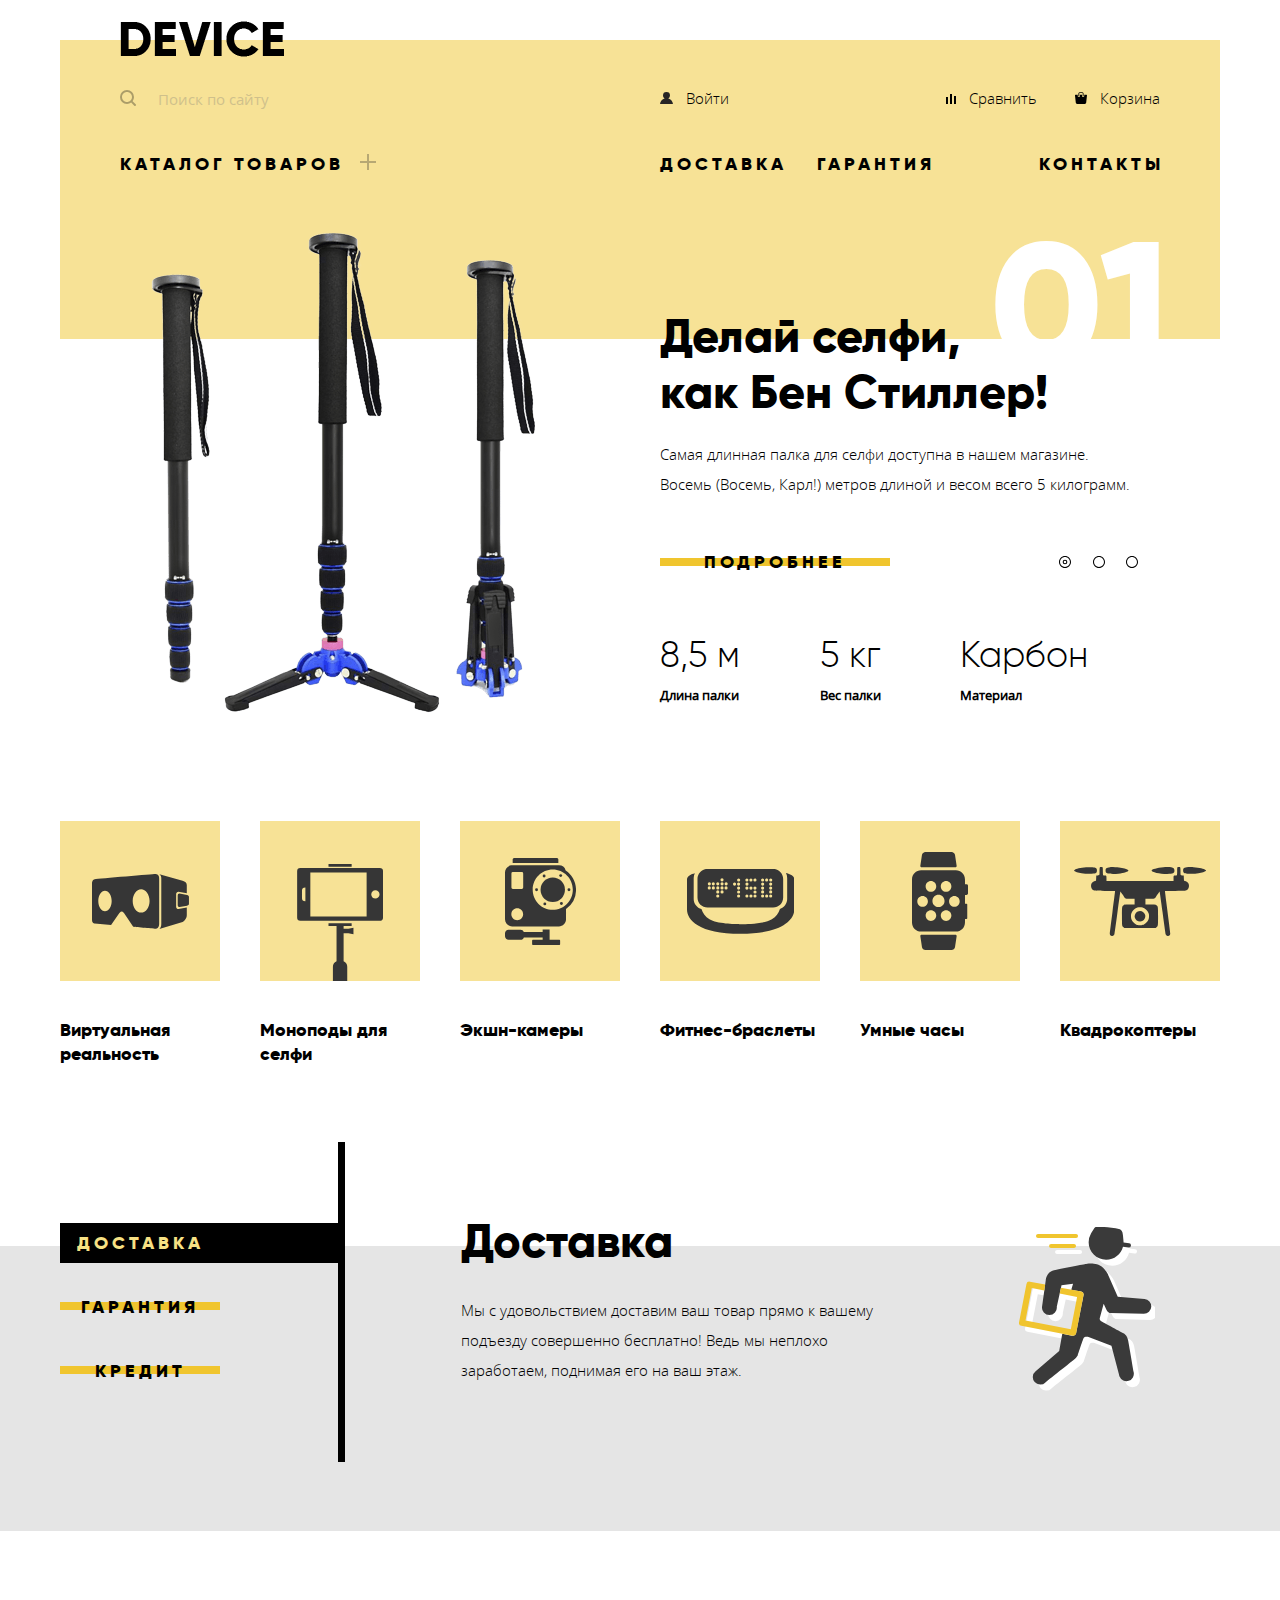
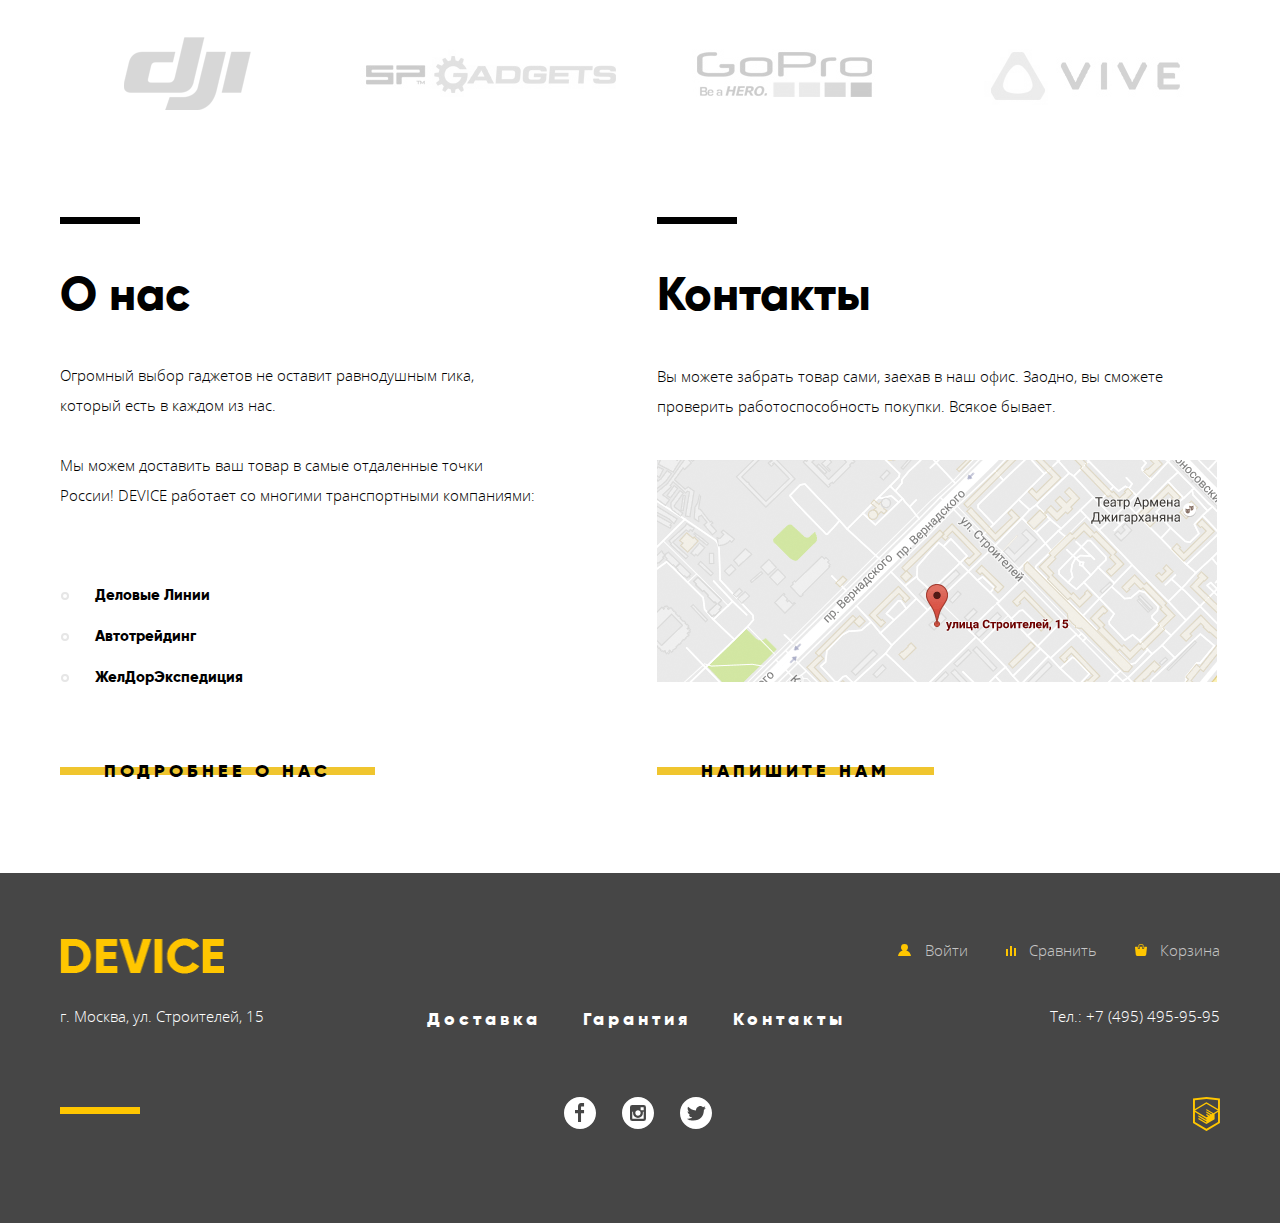
==== index.html @ bf63de21 "Сделал анимацию для форм и new  для product__item" ====
<!DOCTYPE html>
<html lang="ru">

<head>
  <meta charset="utf-8">
  <title>HTML Academy: Девайс</title>
  <link rel="stylesheet" href="css/normalize.css">
  <link rel="stylesheet" href="css/main.css">
</head>

<body>

  <!-- HEADER -->
  <header class="main-header">

    <div class="container">

      <h1 class="visually-hidden">Магазин техники Девайc</h1>

      <!-- LOGO, которому зададим абсолютное позиционирование -->
      <a href="#" class="main-header__logo logo"><img src="img/logo.png" alt="" class="logo__img" width="164" height="36"></a>

      <!-- MAIN NAV -->
      <!-- USER SEARCH -->
      <form class="main-header__user-action-form user-action-form">
        <label for="user-search" class="visually-hidden">Поиск по сайту</label>
        <input type="search" name="user-search" class="user-action-form__user-search" id="user-search" placeholder="Поиск по сайту">
        <button type="submit" class="user-action-form__btn">Найти</button>
      </form>

      <!-- USER ACTION -->
      <nav class="main-header__user-action">

        <ul class="user-action">

          <li class="user-action__item user-action__login"><a href="#" class="user-action__login-link">Войти</a></li>

          <li class="user-action__item user-action__compare"><a href="#" class="user-action__compare-link">Сравнить</a></li>

          <li class="user-action__item user-action__cart"><a href="#" class="user-action__cart-link">Корзина</a></li>

        </ul>
      </nav>

      <!-- SITE NAVIGATON -->
      <nav class="main-header__site-nav">
        <ul class="site-nav">

          <li class="site-nav__item"><a href="catalog.html" class="site-nav__link">Каталог товаров</a>

            <!-- HIDDEN CATALOG IN SITE NAVIGATION -->
            <ul class="site-nav__catalog catalog">

              <li class="catalog__item">

                <ul class="sub-catalog__list sub-catalog">

                  <li class="sub-catalog__item"><a href="catalog.html" class="sub-catalog__link">Виртуальная реальность</a></li>
                  <li class="sub-catalog__item"><a href="catalog.html" class="sub-catalog__link">Моноподы для селфи</a></li>
                  <li class="sub-catalog__item"><a href="catalog.html" class="sub-catalog__link">Экшн-камеры</a></li>

                </ul>

              </li>
              <li class="catalog__item">

                <ul class="catalog__list">

                  <li class="catalog__item"><a href="catalog.html" class="catalog__link">Фитнеc-браслеты</a></li>
                  <li class="catalog__item"><a href="catalog.html" class="catalog__link">Умные часы</a></li>

                </ul>

              </li>
              <li class="catalog__item"><a href="catalog.html" class="catalog__link">Квадрокоптеры</a></li>

            </ul>

          </li>
          <li class="site-nav__item"><a href="#" class="site-nav__link">Доставка</a></li>
          <li class="site-nav__item"><a href="#" class="site-nav__link">Гарантия</a></li>
          <li class="site-nav__item"><a href="#" class="site-nav__link">Контакты</a></li>

        </ul>

      </nav>

    </div>
  </header>

  <main class="main-content">

    <!-- PROMO SECTION -->
    <section class="promo-slider">

      <div class="container">

        <input type="radio" name="promo-slider-control" id="promo-slider-btn-1" class="visually-hidden" checked>
        <input type="radio" name="promo-slider-control" id="promo-slider-btn-2" class="visually-hidden">
        <input type="radio" name="promo-slider-control" id="promo-slider-btn-3" class="visually-hidden">

        <!-- HIDDEN HEADING -->
        <h2 class="visually-hidden">Промо слайдер с топ 3 товарами</h2>

        <!-- PROMO SLIDER ITEM 1 -->
        <div class="promo-slider__item" id="promo-slide-1">

          <!-- IMG SLIDER -->
          <div class="container">
            <img src="img/slider-1.png" width="384" height="486" alt="Селфи-палка" class="promo-slider__img">
          </div>

          <!-- PROMO CONTENT -->
          <div class="promo-slider__content">

            <p class="promo-slider__lead">Делай селфи,<br> как Бен Стиллер!</p>

            <p class="promo-slider__description">Самая длинная палка для селфи доступна в нашем магазине. Восемь (Восемь, Карл!) метров длиной и весом всего 5 килограмм.</p>

            <!-- SLIDE LINK -->
            <a href="#" class="promo-slider__link btn">Подробнее</a>

            <!-- DESCRIPTION WITH ADVANTAGE -->
            <dl class="promo-slider__advantage advantage-description">

              <div class="container">
                <dt class="advantage-description__name">Длина палки</dt>
                <dd class="advantage-description__definition">8,5 м</dd>
              </div>

              <div class="container">
                <dt class="advantage-description__name">Вес палки</dt>
                <dd class="advantage-description__definition">5 кг</dd>
              </div>


              <div class="container advantage-description__item_margin-left">
                <dt class="advantage-description__name">Материал</dt>
                <dd class="advantage-description__definition">Карбон</dd>
              </div>

            </dl>

          </div>

        </div>

        <!-- PROMO SLIDER ITEM 2 -->
        <div class="promo-slider__item" id="promo-slide-2">


          <!-- IMG SLIDER -->
          <div class="container">
            <img src="img/slider-2.png" width="345" height="485" alt="Фитнес-браслет" class="promo-slider__img">
          </div>

          <!-- PROMO CONTENT -->
          <div class="promo-slider__content">

            <p class="promo-slider__lead">Худеем<br> правильно!</p>

            <p class="promo-slider__description">Мотивирующие фитнес-браслеты помогут найти в себе силы не пропускать занятия и соблюдать диету.</p>

            <!-- SLIDE LINK -->
            <a href="" class="promo-slider__link btn">Подробнее</a>

            <!-- DESCRIPTION WITH ADVANTAGE -->
            <dl class="promo-slider__advantage advantage-description">

              <div class="container">
                <dt class="advantage-description__name">Без подзарядки</dt>
                <dd class="advantage-description__definition">48 часов</dd>
              </div>
            </dl>

          </div>

        </div>

        <!-- PROMO SLIDER ITEM 3 -->
        <div class="promo-slider__item" id="promo-slide-3">

          <!-- IMG SLIDER -->
          <div class="container">
            <img src="img/slider-3.png" width="526" height="334" alt="Квадрокоптер" class="promo-slider__img">
          </div>

          <!-- PROMO CONTENT -->
          <div class="promo-slider__content">

            <p class="promo-slider__lead">Порхает как бабочка, жалит как пчела!</p>

            <p class="promo-slider__description">Этот обычный, на первый взгляд, квадрокоптер оснащен мощным лазером, замаскированным под стандартную камеру.</p>

            <!-- SLIDE LINK -->
            <a href="#" class="promo-slider__link btn">Подробнее</a>

            <!-- DESCRIPTION WITH ADVANTAGE -->
            <dl class="promo-slider__advantage advantage-description">

              <div class="container">
                <dt class="advantage-description__name">Дальность полета</dt>
                <dd class="advantage-description__definition">800 м</dd>
              </div>

              <div class="container">
                <dt class="advantage-description__name">Радиус поражения</dt>
                <dd class="advantage-description__definition">50 м</dd>
              </div>

            </dl>

          </div>

        </div>

        <!-- SLIDE CONTROL -->
        <ul class="promo-slider__control slider-control">

          <li class="slider-control__item">
            <label for="promo-slider-btn-1" class="slider-control__btn" id="promo-slider-control-btn-1" tabindex="0"></label>
          </li>
          <li class="slider-control__item">
            <label for="promo-slider-btn-2" class="slider-control__btn" id="promo-slider-control-btn-2" tabindex="0"></label>
          </li>
          <li class="slider-control__item">
            <label for="promo-slider-btn-3" class="slider-control__btn" id="promo-slider-control-btn-3" tabindex="0"></label>
          </li>

        </ul>
      </div>
    </section>

    <!-- PRODUCT NAVIGATION -->
    <nav class="product-nav">

      <div class="container">

        <h2 class="visually-hidden">Навигация по товарам Магазина</h2>
        <!-- Скроем заголовок -->

        <ul class="product-nav__list">
          <li class="product-nav__item">
            <a href="" class="product-nav__link">
              <div class="container">
                <img src="img/popular-1.svg" width="97" height="55" alt="Виртуальная реальность" class="product-nav__img">
              </div>
              <h3 class="product-nav__heading">Виртуальная реальность</h3>
            </a>
          </li>
          <li class="product-nav__item">
            <a href="" class="product-nav__link">
              <div class="container">
                <img src="img/popular-2.svg" width="86" height="117" alt="Моноподы для селфи" class="product-nav__img product-nav__img_marg-top">
              </div>
              <h3 class="product-nav__heading">Моноподы для селфи</h3>
            </a>
          </li>
          <li class="product-nav__item">
            <a href="" class="product-nav__link">
              <div class="container">
                <img src="img/popular-3.svg" width="71" height="87" alt="Экшн-камеры" class="product-nav__img">
              </div>
              <h3 class="product-nav__heading">Экшн-камеры</h3>
            </a>
          </li>
          <li class="product-nav__item">
            <a href="" class="product-nav__link">
              <div class="container">
                <img src="img/popular-4.svg" width="107" height="65" alt="Фитнес-браслеты" class="product-nav__img">
              </div>
              <h3 class="product-nav__heading">Фитнес-браслеты</h3>
            </a>
          </li>
          <li class="product-nav__item">
            <a href="" class="product-nav__link">
              <div class="container">
                <img src="img/popular-5.svg" width="56" height="98" alt="Умные часы" class="product-nav__img">
              </div>
              <h3 class="product-nav__heading">Умные часы</h3>
            </a>
          </li>
          <li class="product-nav__item">
            <a href="" class="product-nav__link">
              <div class="container">
                <img src="img/poppular-6.svg" width="132" height="69" alt="Квадрокоптеры" class="product-nav__img">
              </div>
              <h3 class="product-nav__heading">Квадрокоптеры</h3>
            </a>
          </li>
        </ul>
      </div>
    </nav>

    <!-- PURCHASE DETAILS -->
    <section class="purchase-details">

      <div class="container">

        <h2 class="visually-hidden">Детали покупки</h2>

        <input type="radio" name="purchase-slider-control" id="purchase-details-btn-1" class="visually-hidden purchase-slider-control_checked" checked>
        <input type="radio" name="purchase-slider-control" id="purchase-details-btn-2" class="visually-hidden purchase-slider-control_checked">
        <input type="radio" name="purchase-slider-control" id="purchase-details-btn-3" class="visually-hidden purchase-slider-control_checked">

        <!-- PURCHASE DETAILS ITEM 1 DELIVERY -->
        <div class="purchase-details__delivery" id="delivery">

          <h3 class="purchase-details__heading">Доставка</h3>

          <p class="purchase-details__description">Мы с удовольствием доставим ваш товар прямо к вашему подъезду совершенно бесплатно! Ведь мы неплохо заработаем, поднимая его на ваш этаж.</p>

        </div>

        <!-- PURCHASE DETAILS ITEM 2 WARRANTY -->
        <div class="purchase-details__warranty" id="warranty">

          <h3 class="purchase-details__heading">Гарантия</h3>

          <p class="purchase-details__description">Если из-за возгорания купленного у нас товара у вас сгорит дом — не переживайте, мы выдадим вам новый.<br> Товар, не дом, конечно же.</p>

        </div>

        <!-- PURCHASE DETAILS ITEM 3 CREDIT -->
        <div class="purchase-details__credit" id="credit">

          <h3 class="purchase-details__heading">Кредит</h3>

          <p class="purchase-details__description">Залезть в долговую яму стало проще! Кредитные консультанты подберут для вас наиболее выгодные условия кредита. Выгодные для нашего банка, разумеется.</p>

        </div>

        <!-- SLIDE CONTROL -->
        <ul class="purchase-details__control slider-control">

          <li class="slider-control__item">
            <label for="purchase-details-btn-1" class="slider-control__btn-text btn" id="purchase-details-control-1" tabindex="0">Доставка</label>
          </li>
          <li class="slider-control__item">
            <label for="purchase-details-btn-2" class="slider-control__btn-text btn" id="purchase-details-control-2" tabindex="0">Гарантия</label>
          </li>
          <li class="slider-control__item">
            <label for="purchase-details-btn-3" class="slider-control__btn-text btn" id="purchase-details-control-3" tabindex="0">Кредит</label>
          </li>

        </ul>

      </div>

    </section>

    <!-- BRANDS LOGOTYPES -->
    <section class="brands-logotypes">

      <div class="container">

        <h2 class="visually-hidden">Логотипы топ 4 производителей товаров</h2>

        <ul class="brands-logotypes__list">

          <!-- LOGO DJI -->
          <li class="brands-logotypes__item">
            <a href="#" class="brands-logotypes__link">
                <img src="img/logo-1.png" width="260" height="100" alt="Логотип кампании DJI" class="brands-logotypes__img brands-logotypes__img_color_b-w">
                <img src="img/logo-1-color.png" width="260" height="100" alt="Логотип кампании DJI" class="brands-logotypes__img brands-logotypes__img_color_colorful">
            </a>
          </li>

          <!-- LOGO SPGADGEST -->
          <li class="brands-logotypes__item">
            <a href="#" class="brands-logotypes__link">
                <img src="img/logo-2.png" width="260" height="100" alt="Логотип кампании SPGADGEST" class="brands-logotypes__img brands-logotypes__img_color_b-w">
                <img src="img/logo-2-color.png" width="260" height="100" alt="Логотип кампании DJI" class="brands-logotypes__img brands-logotypes__img_color_colorful">
            </a>
          </li>

          <!-- LOGO GOPRO -->
          <li class="brands-logotypes__item">
            <a href="#" class="brands-logotypes__link">
                <img src="img/logo-3.png" width="260" height="100" alt="Логотип кампании GOPRO" class="brands-logotypes__img brands-logotypes__img_color_b-w">
                <img src="img/logo-3-color.png" width="260" height="100" alt="Логотип кампании DJI" class="brands-logotypes__img brands-logotypes__img_color_colorful">
            </a>
          </li>

          <!-- LOGO VIVE -->
          <li class="brands-logotypes__item">
            <a href="#" class="brands-logotypes__link">
                <img src="img/logo-4.png" width="260" height="100" alt="Логотип кампании VIVE" class="brands-logotypes__img brands-logotypes__img_color_b-w">
                <img src="img/logo-4-color.png" width="260" height="100" alt="Логотип кампании DJI" class="brands-logotypes__img brands-logotypes__img_color_colorful">
            </a>
          </li>

        </ul>
      </div>

    </section>

    <!-- ABOUT US -->

    <div class="container container_flex">

      <section class="info-about-us">

        <h2 class="info-about-us__heading">О нас</h2>

        <p class="info-about-us__description">Огромный выбор гаджетов не оставит равнодушным гика, который есть в каждом из нас.</p>

        <p class="info-about-us__description">Мы можем доставить ваш товар в самые отдаленные точки России! DEVICE работает со многими транспортными компаниями:</p>

        <ul class="info-about-us__list list">

          <li class="list__item">Деловые Линии</li>
          <li class="list__item">Автотрейдинг</li>
          <li class="list__item">ЖелДорЭкспедиция</li>

        </ul>

        <a href="#" class="info-about-us__link btn">Подробнее о нас</a>

      </section>

      <!-- CONTACTS -->
      <section class="contacts">

        <h2 class="contacts__heading">Контакты</h2>

        <p class="contacts__description">Вы можете забрать товар сами, заехав в наш офис. Заодно, вы сможете проверить работоспособность покупки. Всякое бывает.</p>

        <a href="#" class="contacts__maps-link" id="maps-modal-link"><img class="contacts__maps-img" width="560" height="222" src="img/map.png" alt="Карта"></a>

        <a href="#" class="contacts__link btn" id="write-us-modal-show">Напишите нам</a>

        <!-- WRITE US MODAL -->
        <div class="modal-write-us modal bounce" id="write-us-modal">

          <form action="" class="modal-form" method="post">

            <div class="container">
              <label for="modal-user-name">Ваше имя:</label>
              <input type="text" name="user-name" class="modal-form__name" id="modal-user-name" placeholder="Имя Фамилия" required>
            </div>

            <div class="container">
              <label for="modal-user-email">Ваш email:</label>
              <input type="email" class="modal-form__email" name="user-email" id="modal-user-email" placeholder="email@example.com" required>
            </div>

            <div class="container">
              <label for="modal-user-message">Текст письма:</label>
              <textarea name="user-message" class="modal-form__message" id="modal-user-message" cols="30" rows="5" placeholder="В свободной форме" required></textarea>
            </div>

            <button type="submit" class="modal-form__submit btn">Отправить</button>

          </form>

          <!-- CLOSE BUTTON -->
          <button type="button" class="modal__close" id="write-us-close"></button>

        </div>

        <!-- MAP -->
        <div class="yandex-map-modal modal bounce" id="maps-modal">
          <iframe src="https://yandex.ru/map-widget/v1/-/CBew6ZwzPA" width="960" height="559" frameborder="0"></iframe>

          <!-- CLOSE BUTTON -->
          <button class="modal__close" id="maps-modal-close" type="button"></button>
        </div>

      </section>

      <div class="modal-overlay"></div>

    </div>

  </main>

  <!-- FOOTER -->
  <footer class="footer">

    <div class="container">

      <h2 class="visually-hidden">Здесь будет подвал</h2>
      <!-- Скроем заголовок -->

      <!-- LOGO AND USER ACTION -->
      <div class="footer__item">

        <!-- LOGO -->
        <a href="#" class="footer__logo logo"><img src="img/logo-yellow.png" alt="" class="logo__img" width="164" height="36"></a>

        <!-- USER ACTION -->
        <ul class="footer__user-action footer-user-action">

          <li class="footer-user-action__item"><a href="#" class="footer-user-action__login">Войти</a></li>

          <li class="footer-user-action__item"><a href="#" class="footer-user-action__compare">Сравнить</a></li>

          <li class="footer-user-action__item"><a href="#" class="footer-user-action__cart">Корзина</a></li>

        </ul>

      </div>

      <!-- ADRESS AND FOOTER NAV -->
      <div class="footer__item">

        <!-- ADDRESS -->
        <address class="footer__address">г. Москва, ул. Строителей, 15</address>

        <ul class="footer-nav">
          <li class="footer-nav__item"><a href="#" class="footer-nav__link">Доставка</a></li>
          <li class="footer-nav__item"><a href="#" class="footer-nav__link">Гарантия</a></li>
          <li class="footer-nav__item"><a href="#" class="footer-nav__link">Контакты</a></li>
        </ul>

        <!-- TEL NUMBER -->
        <p class="footer__tel-number">Тел.: +7 (495) 495-95-95</p>

      </div>

      <!-- SOCIAL ICONS -->
      <div class="footer__item">

        <div class="footer__icon social-icon">

          <a href="#" class="social-icon__item"><span class="visually-hidden">Facebook</span><svg xmlns="http://www.w3.org/2000/svg" width="32" height="32" viewBox="0 0 32 32"><path fill="#FFF" d="M16 0C7.164 0 0 7.163 0 16s7.164 16 16 16c8.837 0 16-7.164 16-16S24.837 0 16 0zm4.062 9.455h-3.021v3.444h3.021v3.445h-3.021v8.61H14.02v-8.61H11v-3.445h3.021V9.455c0-1.902 1.353-3.445 3.021-3.445h3.021v3.445z"/></svg></a>

          <a href="#" class="social-icon__item"><span class="visually-hidden">Instagram</span><svg xmlns="http://www.w3.org/2000/svg" width="32" height="32" viewBox="0 0 32 32"><g fill="#FFF"><path d="M20.916 16a4.938 4.938 0 1 1-9.877 0c0-.394.051-.773.138-1.14h-.897v6.838h11.396V14.86h-.897c.086.367.137.746.137 1.14z"/><path d="M15.978 18.659c1.466 0 2.659-1.193 2.659-2.659s-1.193-2.659-2.659-2.659c-1.466 0-2.659 1.193-2.659 2.659s1.192 2.659 2.659 2.659zM18.637 10.302h3.039v3.039h-3.039z"/><path d="M16 0C7.164 0 0 7.164 0 16c0 8.837 7.164 16 16 16 8.837 0 16-7.163 16-16 0-8.836-7.163-16-16-16zm7.955 21.698a2.285 2.285 0 0 1-2.279 2.279H10.279A2.285 2.285 0 0 1 8 21.698V10.302a2.286 2.286 0 0 1 2.279-2.279h11.396a2.286 2.286 0 0 1 2.279 2.279v11.396z"/></g></svg></a>

          <a href="#" class="social-icon__item"><span class="visually-hidden">Twitter</span><svg xmlns="http://www.w3.org/2000/svg" width="32" height="32" viewBox="0 0 32 32"><path fill="#FFF" d="M16 0C7.164 0 0 7.164 0 16c0 8.837 7.164 16 16 16 8.837 0 16-7.163 16-16 0-8.836-7.163-16-16-16zm7.944 12.809c-.251 6.516-3.463 10.832-10.992 10.702h-.486c-.447 0-4.543-.443-5.344-1.823 2.479.19 4.247-.406 5.12-1.136-1.048-.289-2.923-.461-3.251-2.848.384.104.618.221 1.299.113-1.307-.824-2.758-1.519-2.679-3.643.311.317 1.164.518 1.46.457-.768-.233-2.149-3.244-.974-4.781 1.984 1.79 4.075 3.482 7.804 3.643.227-2.214 1.24-3.699 3.168-4.325 1.84-.479 3.255.26 3.901 1.138.737-.224 1.453-.466 2.193-.685-.004.833-.569 1.463-.935 1.709.747.165 1.423-.475 1.423-.475-.184.963-1.094 1.725-1.707 1.954z"/></svg></a>

        </div>

        <a href="https://htmlacademy.ru/intensive/htmlcss" class="html-logo"><span class="visually-hidden">HTML LOGO LINK</span><svg xmlns="http://www.w3.org/2000/svg" width="26.943" height="34.09" viewBox="0 0 26.943 34.09"><path fill="#FFC600" d="M13.62.017L13.472 0 0 1.412v24.661l13.473 8.017 13.43-7.99.042-.025V1.412L13.62.017zm11.399 12.11L13.495 5.334l-.001-.104-.087.05-.088-.056v.109L1.925 12.118V3.147l11.548-1.212L25.02 3.147v8.98zm-11.614-5.34L24.923 13.5l-4.479 2.64-7.093-4.221-.014 1.415 5.904 3.513-.86.507-5.03-2.992-.014 1.415 3.827 2.275-.782.523-3.031-1.787-.014 1.413 1.853 1.091-1.8 1.081-11.356-6.751 11.371-6.835zm-11.48 8.34l11.411 6.791.016 1.044-7.942-4.728-.015 1.416 7.979 4.795.018 1.076-7.973-4.74-.013 1.414 8.021 4.822.046.025 8.143-4.872-.011-5.177 3.415-2.036v10.021L13.472 31.85 1.925 24.979v-9.852z"/></svg>
        </a>

      </div>

    </div>

  </footer>

  <script src="js/main.js"></script>

</body>

</html>
---- css/main.css ----
/*------------------------------------*\
  #Подключаем шрифты
\*------------------------------------*/

@font-face {
  font-family: "Gilroy";
  src: url("../fonts/gilroyextrabold.woff") format("woff"), url("../fonts/gilroyextrabold.woff2") format("woff2");
  font-weight: 700;
  font-style: normal;
}

@font-face {
  font-family: "Gilroy";
  src: url("../fonts/gilroylight.woff") format("woff"), url("../fonts/gilroylight.woff2") format("woff2");
  font-weight: 300;
  font-style: normal;
}

@font-face {
  font-family: "Open Sans";
  src: url("../fonts/opensans.woff") format("woff"), url("../fonts/opensans.woff2") format("woff2");
  font-weight: 400;
  font-style: normal;
}

@font-face {
  font-family: "Open Sans";
  src: url("../fonts/opensanslight.woff") format("woff"), url("../fonts/opensanslight.woff2") format("woff2");
  font-weight: 300;
  font-style: normal;
}





/*------------------------------------*\
  #Базовая стилизация
\*------------------------------------*/

body {
  margin: 0;
  padding: 0;
  font-family: "Gilroy", Arial, sans-serif;
  font-weight: 700;
  font-size: 15px;
  line-height: 24px;
  color: rgb(0, 0, 0);
}

a {
  text-decoration: none;
}

.visually-hidden:not(:focus):not(:active),
input[type="checkbox"].visually-hidden,
input[type="radio"].visually-hidden {
  position: absolute;

  width: 1px;
  height: 1px;
  margin: -1px;
  border: 0;
  padding: 0;

  white-space: nowrap;

  -webkit-clip-path: inset(100%);

  clip-path: inset(100%);
  clip: rect(0 0 0 0);
  overflow: hidden;
}

.btn {
  display: inline-block;

  position: relative;
  padding: 14px 44px 14px 44px;

  /* временно добавил*/
  font-size: 18px;
  line-height: 24px;
  letter-spacing: 4px;
  text-transform: uppercase;
}

.btn::before {
  display: block;

  position: absolute;
  top: 22px;
  left: 0;
  content: "";
  height: 8px;
  width: 100%;
  z-index: -1;
  -webkit-transition: 0.3s;
  -o-transition: 0.3s;
  transition: 0.3s;

  background-color: rgb(240, 197, 46);
}

.btn:hover::before {
  top: 0;
  height: 100%;
  -webkit-transition: 0.3s;
  -o-transition: 0.3s;
  transition: 0.3s;
}

.btn,
.contacts__link,
.nfo-about-us a,
.promo-slider__content a {
  color: rgb(0, 0, 0);
}

.btn:active,
.contacts__link:active,
.info-about-us a:active,
.promo-slider__content a:active {
  color: rgba(0, 0, 0, 0.3);
}

*,
* before,
* after {
  -webkit-box-sizing: inherit;
  box-sizing: inherit;
}

html {
  -webkit-box-sizing: border-box;
  box-sizing: border-box;
}

.content-box-component {
  -webkit-box-sizing: content-box;
  box-sizing: content-box;
}

.container {
  position: relative;
  width: 1160px;
  margin: auto;
}

.container_flex {
  display: -webkit-box;
  display: -ms-flexbox;
  display: flex;
  -webkit-box-orient: horizontal;
  -webkit-box-direction: normal;
  -ms-flex-direction: row;
  flex-direction: row;
}





/*------------------------------------*\
  #HEADER
\*------------------------------------*/

.main-header {
  position: relative;
  margin-top: 40px;
}

.catalog-page .main-header {
  margin-bottom: 38px;
}

/* ----- CONTAINER-FOR-MAIN-HEADER ----- */

.main-header .container {
  display: -webkit-box;
  display: -ms-flexbox;
  display: flex;
  -webkit-box-orient: horizontal;
  -webkit-box-direction: normal;
  -ms-flex-direction: row;
  flex-direction: row;
  -ms-flex-wrap: wrap;
  flex-wrap: wrap;

  padding: 43px 60px;
  padding-bottom: 155px;
  min-height: 299px;
  background-color: rgb(247, 226, 150);
}

.catalog-page .main-header__container {
  min-height: 185px;
  padding-bottom: 40px;
}

/* ----- LOGO ----- */

.main-header__logo {
  position: absolute;
  top: -19px;
  left: 60px;
}

.logo:hover,
.logo:focus {
  opacity: 0.6;
}

.logo:active {
  opacity: 0.3;
}

/* ----- DELETE PAD/MAR FOR LIST IN MAIN-HEADER ----- */

.user-action,
.site-nav,
.catalog,
.catalog__list,
.sub-catalog {
  padding: 0;
  margin: 0;
  list-style: none;
}

/* ----- USER-ACTION-FORM ----- */

.user-action-form {
  margin-top: -8px;
}

.main-header__user-action-form {
  width: 50%;
  margin-right: 20px;
}

.user-action-form__btn {
  visibility: hidden;

  padding: 14px 19px;
  margin-left: -5px;

  background-color: transparent;
  border: 2px solid rgba(0, 0, 0, 0);
}

.user-action-form__user-search {
  padding-left: 38px;
  padding-bottom: 14px;
  width: 355px;

  opacity: 0.3;
  background-color: transparent;
  border: none;

  background-image: url("../img/search.svg");
  background-repeat: no-repeat;
  background-position: left 0;
  border-bottom: 2px solid rgba(0, 0, 0, 0);
}

.user-action-form__user-search:hover {
  opacity: 0.6;
}

.user-action-form__user-search:focus {
  opacity: 1;
  outline: inherit;
  border-bottom: 2px solid rgba(0, 0, 0, 1);
}

.user-action-form__user-search:focus + .user-action-form__btn {
  visibility: visible;
  border: 2px solid rgba(0, 0, 0, 1);
}

.user-action-form__btn:hover,
.user-action-form__btn:focus {
  color: rgb(233, 233, 233);
  background-color: rgb(0, 0, 0);
}

.user-action-form__btn:active {
  color: rgb(106, 106, 106);
  background-color: rgb(0, 0, 0);
  outline: inherit;
  visibility: visible;
}

/* ----- USER-ACTION & SITE-NAV ----- */

.user-action a,
.site-nav a {
  color: rgb(0, 0, 0);
}

.user-action,
.user-action-form,
.catalog {
  font-family: "Open Sans", Arial, sans-serif;
  font-weight: 300;
}

.user-action,
.user-action-form {
  line-height: 30px;
}

.main-header__user-action {
  -webkit-box-flex: 1;
  -ms-flex-positive: 1;
  flex-grow: 1;
}

.user-action {
  display: -webkit-box;
  display: -ms-flexbox;
  display: flex;
  -webkit-box-orient: horizontal;
  -webkit-box-direction: normal;
  -ms-flex-direction: row;
  flex-direction: row;
  -ms-flex-wrap: wrap;
  flex-wrap: wrap;
}

.user-action__item:first-child {
  -webkit-box-flex: 1;
  -ms-flex-positive: 1;
  flex-grow: 1;
  margin-left: 0;
}

.user-action__item {
  margin-left: 38px;
}

.user-action__logout {
  margin-left: 0;
  -webkit-box-flex: 1;
  -ms-flex-positive: 1;
  flex-grow: 1;
}

/* ----- PSEUDO ELEMENTS FOR USER ACTION ----- */

.user-action__login-link::before,
.user-action__account-link::before {
  display: inline-block;
  content: "";
  width: 13px;
  height: 12px;
  margin-right: 13px;

  background-image: url(../img/user.svg);
  background-position: 0;
  background-repeat: no-repeat;
}

.user-action__compare-link::before {
  display: inline-block;
  content: "";
  width: 10px;
  height: 10px;
  margin-right: 13px;

  background-image: url(../img/compare.svg);
  background-position: 0;
  background-repeat: no-repeat;
}

.user-action__cart-link::before {
  display: inline-block;
  content: "";
  width: 12px;
  height: 12px;
  margin-right: 13px;

  background-image: url(../img/cart.svg);
  background-position: 0;
  background-repeat: no-repeat;
}

/* ----- SITE NAV ----- */

.main-header__site-nav {
  margin-top: 20px;
  width: 100%;
}

.site-nav {
  display: -webkit-box;
  display: -ms-flexbox;
  display: flex;
  -webkit-box-orient: horizontal;
  -webkit-box-direction: normal;
  -ms-flex-direction: row;
  flex-direction: row;
  letter-spacing: 4px;
}

.site-nav__item:first-child {
  width: 50%;
  margin-right: 20px;
}

.site-nav__item:first-child .site-nav__link::after {
  display: inline-block;
  content: "";
  width: 16px;
  height: 16px;
  margin-left: 16px;

  background-image: url("../img/plus.svg");
  background-repeat: no-repeat;
  background-position: 0;
  opacity: 0.3;
}

.site-nav__item {
  margin-right: 30px;

  font-size: 18px;
  text-transform: uppercase;
}

.site-nav__item:last-child {
  -webkit-box-flex: 1;
  -ms-flex-positive: 1;
  flex-grow: 1;
  text-align: right;
  margin-right: -4px;
}

.site-nav a:hover,
.site-nav a:focus,
.user-action a:hover,
.user-action a:focus {
  opacity: 0.6;
}

.site-nav a:active,
.user-action a:active {
  opacity: 0.3;
}

/* ----- CATALOG ----- */

.site-nav__link:first-child:hover + .catalog,
.catalog:hover {
  display: -webkit-box;
  display: -ms-flexbox;
  display: flex;

  width: 100%;
  padding-left: 60px;
  padding-bottom: 36px;

  z-index: 2;
  background-color: #f7e296;
}

.catalog {
  display: -webkit-box;
  display: -ms-flexbox;
  display: none;
  /* временно */
  -webkit-box-orient: horizontal;
  -webkit-box-direction: normal;
  -ms-flex-direction: row;
  flex-direction: row;

  position: absolute;
  left: 0;

  line-height: 36px;
  font-size: 15px;
  text-transform: none;
  letter-spacing: normal;
}

.site-nav__catalog {
  margin-top: -1px;
  padding-top: 20px;
}

.catalog > .catalog__item {
  margin-right: 62px;
}

.catalog > .catalog__item:last-child {
  padding-left: 15px;
}





/*------------------------------------*\
  #PROMO-SLIDER
\*------------------------------------*/

.promo-slider {
  position: relative;
  margin-bottom: 10px;

  min-height: 472px;
}

.promo-slider > .container {
  min-height: 465px;
}

#promo-slide-1 .promo-slider__img {
  margin-left: 91px;
  margin-top: -32px;
}

#promo-slide-2 .promo-slider__img {
  margin-left: 116px;
  margin-top: -20px;
}

#promo-slide-3 .promo-slider__img {
  margin-left: 31px;
  margin-top: 31px;
}

.promo-slider__item {
  display: none;

  position: relative;
  top: -78px;
  left: 0;
}

/* ----- PROMO-SLIDER-IMG ----- */

.promo-slider__item .container {
  width: 50%;
  margin: 0;
  margin-right: 20px;
}

/* ----- PROMO-SLIDER-CONTENT ----- */

.promo-slider__content {
  position: relative;
  width: 48%;
  padding-right: 60px;
}

.promo-slider__lead {
  margin-top: 47px;
  margin-bottom: 0;
  position: relative;
  z-index: 1;
  font-size: 47px;
  line-height: 56px;
}

.promo-slider__description {
  margin-top: 19px;
  margin-bottom: 37px;
  padding-right: 20px;

  font-family: "Open Sans", Arial, sans-serif;
  font-weight: 300;
  line-height: 30px;
}

.promo-slider__advantage {
  display: -webkit-box;
  display: -ms-flexbox;
  display: flex;
  -webkit-box-orient: horizontal;
  -webkit-box-direction: normal;
  -ms-flex-direction: row;
  flex-direction: row;

  margin: 0;
  margin-top: 43px;
}

.promo-slider__advantage .container {
  display: -webkit-box;
  display: -ms-flexbox;
  display: flex;
  -webkit-box-orient: vertical;
  -webkit-box-direction: reverse;
  -ms-flex-direction: column-reverse;
  flex-direction: column-reverse;
  -ms-flex-preferred-size: 160px;
  flex-basis: 160px;

  margin: 0;
}

.promo-slider__advantage .advantage-description__item_margin-left {
  margin-left: -20px;
}

.advantage-description__definition {
  margin-left: 0;
}

.advantage-description__definition {
  font-family: "Gilroy", Arial, sans-serif;
  font-weight: 300;
  font-size: 36px;
  line-height: 48px;
}

.advantage-description__name {
  margin-top: 6px;
  font-family: "Open Sans", Arial, sans-serif;
  font-size: 13px;
  line-height: 20px;
}

/* ----- PROMO-SLIDER-CONTROL ----- */

.promo-slider__control {
  display: -webkit-box;
  display: -ms-flexbox;
  display: flex;
  -webkit-box-pack: justify;
  -ms-flex-pack: justify;
  justify-content: space-between;

  position: absolute;
  top: 202px;
  right: 82px;
  width: 79px;
}

.slider-control {
  list-style: none;
  padding: 0;
}

#promo-slide-1 .promo-slider__content::after {
  content: "01";
  position: absolute;
  top: 33px;
  right: 46px;
  font-size: 179.2px;
  color: rgb(255, 255, 255);
}

#promo-slide-2 .promo-slider__content::after {
  content: "02";
  position: absolute;
  top: 33px;
  right: 46px;
  font-size: 179.2px;
  color: rgb(255, 255, 255);
}

#promo-slide-3 .promo-slider__content::after {
  content: "03";
  position: absolute;
  top: 33px;
  right: 46px;
  font-size: 179.2px;
  color: rgb(255, 255, 255);
}

#promo-slider-btn-1:checked ~ #promo-slide-1,
#promo-slider-btn-2:checked ~ #promo-slide-2,
#promo-slider-btn-3:checked ~ #promo-slide-3 {
  display: -webkit-box;
  display: -ms-flexbox;
  display: flex;
}

.slider-control__btn {
  display: block;
  width: 12px;
  height: 12px;
  background-image: url("../img/slider-button-empty.svg");
  background-repeat: no-repeat;
  background-position: center;
  background-size: cover;
}

#promo-slider-btn-1:checked ~ .slider-control #promo-slider-control-btn-1,
#promo-slider-btn-2:checked ~ .slider-control #promo-slider-control-btn-2,
#promo-slider-btn-3:checked ~ .slider-control #promo-slider-control-btn-3 {
  background-image: url("../img/slider-button.svg");
}





/*------------------------------------*\
  #PRODUCT-NAVIGATION
\*------------------------------------*/

.product-nav {
  margin-bottom: 180px;
}

.product-nav__list {
  display: -webkit-box;
  display: -ms-flexbox;
  display: flex;
  -webkit-box-orient: horizontal;
  -webkit-box-direction: normal;
  -ms-flex-direction: row;
  flex-direction: row;
  -webkit-box-pack: justify;
  -ms-flex-pack: justify;
  justify-content: stretch;

  padding: 0;
  margin: 0;

  list-style: none;
  font-size: 18px;
}

.product-nav__item {
  -webkit-box-flex: 1;
  -ms-flex: 1;
  flex: 1;
  margin: 0 20px;
}

.product-nav__item:first-child {
  margin-left: 0;
}

.product-nav__item:last-child {
  margin-right: 0;
}

.product-nav__item a {
  display: block;
  width: 100%;
  height: 100%;
  color: rgb(0, 0, 0);
}

.product-nav__link:focus {
  color: rgba(0, 0, 0, 0.3);
}

.product-nav__link:focus .product-nav__img {
  opacity: 0.3;
}

.product-nav__img_marg-top {
  margin-top: 42px;
}

.product-nav__link .container {
  display: -webkit-box;
  display: -ms-flexbox;
  display: flex;
  -webkit-box-orient: horizontal;
  -webkit-box-direction: normal;
  -ms-flex-direction: row;
  flex-direction: row;
  -webkit-box-pack: center;
  -ms-flex-pack: center;
  justify-content: center;
  -webkit-box-align: center;
  -ms-flex-align: center;
  align-items: center;
  width: 100%;
  min-height: 160px;
  background-color: rgba(240, 197, 46, 0.5);
}

.product-nav__link:hover .container {
  background-color: rgba(240, 197, 46, 1)
}

.product-nav__heading {
  margin: 0;
  padding-top: 37px;

  font-size: 18px;
}





/*------------------------------------*\
  #BREADCRUMBS
\*------------------------------------*/

.breadcrumbs-nav {
  margin-bottom: 44px;
}

.breadcrumbs-nav .container {
  padding-left: 61px;
}

.breadcrumbs-nav__current-product {
  font-size: 47px;
  line-height: 48px;

  margin: 0;
  margin-bottom: 24px;
}

.breadcrumbs {
  display: -webkit-box;
  display: -ms-flexbox;
  display: flex;
  -webkit-box-orient: horizontal;
  -webkit-box-direction: normal;
  -ms-flex-direction: row;
  flex-direction: row;

  margin: 0;
  padding-left: 0;
  list-style: none;
}

.breadcrumbs__item {
  font-family: "Open Sans", Arial, sans-serif;
  font-weight: 300;
  font-size: 14px;
  margin: 0;
  margin-right: 9px;
}

.breadcrumbs .breadcrumbs__item + .breadcrumbs__item::before {
  display: inline-block;
  content: "";

  width: 15px;
  height: 13px;
  margin-right: 15px;

  background-image: url("../img/nav-arrow.svg");
  background-repeat: no-repeat;
  background-position: 8px 5px;
}

.breadcrumbs__link,
.breadcrumbs__item {
  color: rgba(0, 0, 0, 0.3);
}

.breadcrumbs__link:hover,
.breadcrumbs__link:focus {
  color: rgba(0, 0, 0, 0.6);
}

.breadcrumbs__link:active {
  color: rgba(0, 0, 0, 0.1);
}





/*------------------------------------*\
  #PRODUCTS-CONTAINER-HEADER
\*------------------------------------*/

.products-container__header {
  background-color: rgb(235, 235, 235);
  height: 71px;
}

.products-container__header .container {
  display: -webkit-box;
  display: -ms-flexbox;
  display: flex;
  -webkit-box-orient: horizontal;
  -webkit-box-direction: normal;
  -ms-flex-direction: row;
  flex-direction: row;
  height: 100%;
}

.sorting {
  display: -webkit-box;
  display: -ms-flexbox;
  display: flex;
  -webkit-box-orient: horizontal;
  -webkit-box-direction: normal;
  -ms-flex-direction: row;
  flex-direction: row;
  -webkit-box-align: center;
  -ms-flex-align: center;
  align-items: center;
  -webkit-box-flex: 1;
  -ms-flex-positive: 1;
  flex-grow: 1;
}

.sorting__heading {
  font-size: 16px;
  letter-spacing: 4px;
  text-transform: uppercase;
  margin: 0;
}

.sorting .sorting__heading {
  margin-left: 72px;
}

.content__header {
  position: relative;
}

.content__header:first-child .sorting__heading {
  padding: 25px 0 0 60px;
}

.content__header:first-child::before {
  content: "";

  position: absolute;
  top: 0;
  left: -150%;

  height: 100%;
  width: 150%;

  background-color: inherit;
}

.sorting__list {
  display: -webkit-box;
  display: -ms-flexbox;
  display: flex;
  -webkit-box-orient: horizontal;
  -webkit-box-direction: normal;
  -ms-flex-direction: row;
  flex-direction: row;
  -webkit-box-pack: justify;
  -ms-flex-pack: justify;
  justify-content: space-between;

  margin: 0;
  margin-left: 15px;
  padding: 0;

  list-style: none;
}

.sorting__item {
  margin-left: 30px;
}

.content__header:first-child {
  width: 28.3%;
  background-color: rgb(220, 220, 220);
}

.sorting__link {
  font-family: "Open Sans", Arial, sans-serif;
  font-size: 14px;
  color: rgba(0, 0, 0, 0.3);
}

.sorting__link:hover,
.sorting__link:focus {
  color: rgba(0, 0, 0, 0.6);
}

.sorting__link:active {
  color: rgba(0, 0, 0, 1);
}

.sorting__icon {
  margin-left: auto;
}

.sorting__icon-up-link,
.sorting__icon-down-link {
  display: inline-block;

  width: 11px;
  height: 10px;

  opacity: 0.2;
}

.sorting__icon-up-link {
  margin-right: 16px;
  background-image: url("../img/icon-up-dir.svg");
  background-repeat: no-repeat;
  background-position: 0;
}

.sorting__icon-down-link {
  background-image: url("../img/icon-down-dir.svg");
  background-repeat: no-repeat;
  background-position: 0;
}

.sorting__icon-up-link:hover,
.sorting__icon-up-link:focus,
.sorting__icon-down-link:hover,
.sorting__icon-down-link:focus {
  opacity: 0.4;
}

.sorting__icon-up-link:active,
.sorting__icon-down-link:active {
  opacity: 1;
}

/* ----- ASIDE FILTERS ----- */

.products-container__filters {
  position: relative;
  width: 28.3%;
  padding: 69px 60px;
  z-index: 0;
}

.products-container__filters::before {
  content: "";

  position: absolute;
  top: 0;
  left: -150%;

  height: 100%;
  width: 150%;

  background-color: inherit;
}

.product-container__content .container {
  display: -webkit-box;
  display: -ms-flexbox;
  display: flex;
  -webkit-box-orient: horizontal;
  -webkit-box-direction: normal;
  -ms-flex-direction: row;
  flex-direction: row;
  -ms-flex-wrap: wrap;
  flex-wrap: wrap;
}

.filters {
  background-color: rgb(238, 238, 238);
}

.form-filters__item {
  display: -webkit-box;
  display: -ms-flexbox;
  display: flex;
  -webkit-box-orient: vertical;
  -webkit-box-direction: normal;
  -ms-flex-direction: column;
  flex-direction: column;

  position: relative;
  margin: 0;
  padding: 0;
  padding-bottom: 28px;

  border: none;
}

.form-filters__item::before {
  content: "";

  position: absolute;
  width: 100%;
  height: 2px;
  top: 0;
  left: 0;

  background-color: rgb(0, 0, 0);
}

.form-filters__heading {
  padding-top: 15px;
  margin-bottom: 14px;

  font-size: 18px;
}

/* ----- RANGE-FILTERS ----- */

.range-filter {
	margin-top: -25px;
}

.range-filter__controls {
  position: relative;
}

.range-filter__scale {
  position: relative;
  margin: 0;
  margin: 43px 0 15px 0;
  padding: 0;
  width: 100%;
  height: 2px;

  background-color: rgb(219, 219, 219);
}

.range-filter__bar {
  position: absolute;
  top: 0;
  left: 10px;
  width: 115px;
  height: 2px;

  background-color: rgb(145, 201, 47);
}

.range-filter__toggle {
  width: 22px;
  height: 22px;

  border: 8px solid #ffffff;
  background-color: #ababab;
  box-shadow: 0 2px 1px 0 #cfcfcf;
  border-radius: 50%;
  cursor: pointer;
}

.toggle-min,
.toggle-max {
  position: absolute;
  top: -9px;
}

.toggle-min {
  left: 10px;
}

.toggle-max {
  right: 66px;
}

.range-filter label {
  display: inline-block;

  padding: 0;
  margin: 0;
  width: 90px;

  font-family: "Gilroy", Arial, sans-serif;
  font-weight: 300;
  color: rgba(0, 0, 0, 0.2);
}

.range-filter input {
  width: 60px;

  background-color: transparent;
  border: none;

  font-family: "Gilroy", Arial, sans-serif;
  font-weight: 300;
  color: rgba(0, 0, 0, 0.2);
}

/* ----- RANGE-FILTERS-COLOR & BLUETOOTH */

.form-filters__color label,
.form-filters__bluetooth label {
  position: relative;
  padding-left: 30px;

  font-family: "Open Sans", Arial, sans-serif;
  font-weight: 300;
  font-size: 14px;
  line-height: 40px;
}



.form-filters__color label::before {
  -webkit-box-sizing: border-box;
  box-sizing: border-box;

  content: "";

  position: absolute;
  top: 10px;
  left: 0;
  height: 26px;
  width: 26px;

  background-image: url("../img/checkbox-off.svg");
  background-repeat: no-repeat;
  background-position: 0 0;
}

.form-filters__ckeckbox:checked + label::before {
  border: none;

  background-image: url("../img/checkbox-on.svg");
}

.form-filters__bluetooth label::before {
  -webkit-box-sizing: border-box;
  box-sizing: border-box;

  content: "";

  position: absolute;
  top: 7px;
  left: 0;
  height: 26px;
  width: 26px;

  background-image: url("../img/radio-off.svg");
  background-repeat: no-repeat;
  background-position: 0 0;
}

.form-filters__radio:checked + label::before {
  border: none;

  background-image: url("../img/radio-on.svg");
}

.form-filters__btn {
  background-color: transparent;

  font-family: inherit;
  font-weight: 700;
  border: none;
}





/*------------------------------------*\
  #PRODUCTS-CONTAINER
\*------------------------------------*/

/* ----- PRODUCT-CART ----- */

.products-cart {
  display: -webkit-box;
  display: -ms-flexbox;
  display: flex;
  -webkit-box-orient: horizontal;
  -webkit-box-direction: normal;
  -ms-flex-direction: row;
  flex-direction: row;
  -ms-flex-wrap: wrap;
  flex-wrap: wrap;
  -webkit-box-pack: justify;
  -ms-flex-pack: justify;
  justify-content: space-between;

  width: 71.7%;
  padding: 65px 0 65px 70px;
}

.products-cart__item {
  position: relative;
  -ms-flex-preferred-size: 360px;
  flex-basis: 360px;
  margin-bottom: 45px;
}

.products-cart__new-product::after {
  box-sizing: border-box;

  content: "new";

  position: absolute;
  top: 29px;
  right: 27px;
  width: 60px;
  height: 60px;
  padding-top: 18px;

  font-size: 14px;
  text-transform: uppercase;
  text-align: center;
  color: rgb(216, 216, 216);

  border: 2px solid rgb(216, 216, 216);
  border-radius: 50%;
}

.products-cart__img {
  margin-bottom: 25px;
}

.products-cart__add {
  visibility: hidden;

  position: absolute;
  top: 180px;
  left: 80px;
  z-index: 1;
}

.products-cart__compare {
  visibility: hidden;
  position: absolute;
  top: 229px;
  left: 109px;
}

.products-cart__item:hover .products-cart__img {
  opacity: 0.5;
}

.products-cart__item:hover .products-cart__add,
.products-cart__item:hover .products-cart__compare {
  visibility: visible;
}

.products-cart__name {
  display: inline-block;

  max-width: 260px;

  font-size: 18px;
  color: rgb(0, 0, 0);
}

.products-cart__price {
  float: right;

  font-family: "Gilroy Light", Arial, sans-serif;
  font-size: 16px;
  color: rgb(70, 70, 70);
}

.products-cart__compare {
  font-family: "Open Sans Light", Arial, sans-serif;
  font-size: 13px;
  line-height: 20px;
  color: rgba(0, 0, 0, 0.5);
}

.products-cart__compare:hover {
  color: rgba(0, 0, 0, 1);
}

.products-cart__compare:active {
  color: rgba(0, 0, 0, 0.2);
}

.products-cart__price {
  font-family: "Gilroy", Arial, sans-serif;
  font-weight: 300;
  font-size: 16px;
  color: rgb(70, 70, 70);
}

.products-cart__compare {
  font-family: "Open Sans", Arial, sans-serif;
  font-weight: 300;
  font-size: 13px;
  line-height: 20px;
  color: rgba(0, 0, 0, 0.5);
}

.products-cart__compare:hover,
.products-cart__compare:focus {
  color: rgba(0, 0, 0, 1);
}

.products-cart__compare:active {
  color: rgba(0, 0, 0, 0.2);
}

/* ----- PAGINATION ----- */

.pagination {
  display: -webkit-box;
  display: -ms-flexbox;
  display: flex;
  -webkit-box-orient: horizontal;
  -webkit-box-direction: normal;
  -ms-flex-direction: row;
  flex-direction: row;
  -webkit-box-pack: justify;
  -ms-flex-pack: justify;
  justify-content: space-between;
  -webkit-box-align: center;
  -ms-flex-align: center;
  align-items: center;

  width: 100%;
  height: 70px;
  margin-top: 13px;

  background-color: rgb(235, 235, 235);
}

.pagination__list {
  display: -webkit-box;
  display: -ms-flexbox;
  display: flex;
  -webkit-box-orient: horizontal;
  -webkit-box-direction: normal;
  -ms-flex-direction: row;
  flex-direction: row;
  -webkit-box-pack: justify;
  -ms-flex-pack: justify;
  justify-content: space-between;
  list-style: none;
}

.pagination__list .list__item {
  margin-right: 32px;
}

.pagination__back,
.pagination__next {
  font-size: 16px;
  letter-spacing: 4px;
  text-transform: uppercase;
  color: rgb(0, 0, 0);
  text-align: center;

  height: 100%;
  padding: 22px 30px;
}

.pagination__back:hover,
.pagination__back:focus,
.pagination__next:hover,
.pagination__next:focus {
  background-color: rgb(217, 217, 217);
}

.pagination__back:active,
.pagination__next:active {
  color: rgba(0, 0, 0, 0.3);
}

.pagination__item {
  font-size: 16px;
  color: rgba(0, 0, 0, 0.3);
}

.pagination__item_active,
.pagination__item:active {
  font-size: 16px;
  color: rgb(0, 0, 0);
}





/*------------------------------------*\
  #PURCHASE-DETAILS
\*------------------------------------*/

.purchase-details {
  min-height: 285px;
  margin-bottom: 94px;
  background-color: #e5e5e5;
}

.purchase-details .container {
  display: -webkit-box;
  display: -ms-flexbox;
  display: flex;
  -webkit-box-orient: horizontal;
  -webkit-box-direction: reverse;
  -ms-flex-direction: row-reverse;
  flex-direction: row-reverse;

  position: relative;
  top: -104px;
  left: 0;
}

.purchase-details__delivery,
.purchase-details__warranty,
.purchase-details__credit {
  display: none;

  padding-left: 116px;
  padding-top: 75px;
  width: 75.4%;
}

.purchase-details__delivery::after {
  content: "";

  position: absolute;
  width: 136px;
  height: 164px;
  top: 85px;
  right: 65px;


  background-image: url("../img/delivery.svg");
}

.purchase-details__warranty::after {
  content: "";

  position: absolute;
  width: 171px;
  height: 194px;
  top: 61px;
  right: 45px;


  background-image: url("../img/warranty.svg");
}

.purchase-details__credit::after {
  content: "";

  position: absolute;
  width: 156px;
  height: 186px;
  top: 61px;
  right: 45px;


  background-image: url("../img/credit.svg");
}

.purchase-details__heading {
  margin-top: 0;
  margin-bottom: 30px;

  font-size: 47px;
  line-height: 48px;
}

.purchase-details__description {
  padding-right: 334px;
  margin-top: 0;

  font-family: "Open Sans", Arial, sans-serif;
  font-weight: 300;
  line-height: 30px;
}

.purchase-details__control {
  position: relative;
  margin: 0;
  padding-top: 81px;
}

.purchase-details__control::after {
  content: "";

  position: absolute;
  top: 0;
  right: 0;
  width: 7px;
  height: 320px;

  background-color: rgb(0, 0, 0);
}

.purchase-details__control {
  width: 24.6%;
}

.slider-control__btn-text {
  display: block;

  position: relative;
  width: 160px;
  padding: 8px 0;
  margin-bottom: 24px;
  z-index: 1;

  font-size: 18px;
  letter-spacing: 4px;
  text-transform: uppercase;
  text-align: center;
}

.slider-control__btn-text.btn::before {
  top: 15px;
  width: 100%;
}

.slider-control__btn-text.btn:hover::before {
  top: 0;
}

.slider-control__btn-text:focus {
  color: rgb(247, 225, 132);
  outline: none;
}

#purchase-details-btn-1:checked ~ .slider-control #purchase-details-control-1,
#purchase-details-btn-2:checked ~ .slider-control #purchase-details-control-2,
#purchase-details-btn-3:checked ~ .slider-control #purchase-details-control-3 {
  color: rgb(247, 225, 132);
  background-color: rgb(0, 0, 0);
}

#purchase-details-btn-1:checked ~ .slider-control #purchase-details-control-1.btn::before,
#purchase-details-btn-2:checked ~ .slider-control #purchase-details-control-2.btn::before,
#purchase-details-btn-3:checked ~ .slider-control #purchase-details-control-3.btn::before {
  top: 0;
  width: 280px;
  height: 100%;

  background-color: rgb(0, 0, 0);

  -webkit-transition: 0s;

  -o-transition: 0s;

  transition: 0s;
}

#purchase-details-btn-1:checked ~ #delivery,
#purchase-details-btn-2:checked ~ #warranty,
#purchase-details-btn-3:checked ~ #credit {
  display: block;
}





/*------------------------------------*\
  #BRANDS-LOGOTYPES
\*------------------------------------*/

.brands-logotypes {
  margin-bottom: 80px;
}

.brands-logotypes__list {
  display: -webkit-box;
  display: -ms-flexbox;
  display: flex;
  -webkit-box-orient: horizontal;
  -webkit-box-direction: normal;
  -ms-flex-direction: row;
  flex-direction: row;
  -webkit-box-pack: justify;
  -ms-flex-pack: justify;
  justify-content: space-between;
  padding-left: 0;
  margin: 0;
  list-style: none;
}

.brands-logotypes__link {
  display: block;
  position: relative;
  height: auto;
}

.brands-logotypes__img_color_b-w {
  opacity: 0.2;
}

.brands-logotypes__img_color_colorful {
  position: absolute;
  top: 0;
  left: 0;
  z-index: 1;
  opacity: 0;
}

.brands-logotypes__img_color_b-w:hover + .brands-logotypes__img_color_colorful,
.brands-logotypes__link:focus .brands-logotypes__img_color_colorful {
  opacity: 1;
}

.brands-logotypes__img_color_colorful:hover,
.brands-logotypes__img_color_colorful:focus {
  opacity: 1;
}




/*------------------------------------*\
  #ABOUT-US
\*------------------------------------*/

@keyframes bounce {
  from, 60%, 75%, 90%, to {
    animation-timing-function: cubic-bezier(0.215, 0.610, 0.355, 1.000);
  }

  0% {
    opacity: 0;
    transform: translate3d(0, -3000px, 0);
  }

  60% {
    opacity: 1;
    transform: translate3d(0, 25px, 0);
  }

  75% {
    transform: translate3d(0, -10px, 0);
  }

  90% {
    transform: translate3d(0, 5px, 0);
  }

  to {
    transform: none;
  }
}

.bounce {
  animation-name: bounce;
  animation-duration: .75s;
}





/*------------------------------------*\
  #ABOUT-US
\*------------------------------------*/

.info-about-us {
  position: relative;
  padding-top: 58px;
  padding-right: 120px;
  width: 51.5%;
}

.info-about-us::before {
  content: "";

  position: absolute;
  width: 80px;
  height: 7px;
  top: 5px;
  left: 0;

  background-color: rgb(0, 0, 0);
}

.info-about-us__heading {
  margin: 0;
  font-size: 47px;
  line-height: 48px;
}

.info-about-us__heading + .info-about-us__description {
  margin-top: 42px;
}

.info-about-us__description {
  margin-top: 30px;
  margin-bottom: 0;
  font-family: "Open Sans", Arial, sans-serif;
  font-weight: 300;
  line-height: 30px;
}

.info-about-us__list {
  margin-top: 73px;
  margin-bottom: 56px;
  padding-left: 35px;

  list-style: none;
}

.list__item {
  position: relative;
}

.info-about-us__list .list__item::before {
  content: "";

  position: absolute;
  width: 4px;
  height: 4px;
  top: 9px;
  left: -34px;

  border: 2px solid rgb(230, 230, 230);
  border-radius: 50%;
}

.info-about-us__list .list__item:not(:last-child) {
  margin-bottom: 17px;
}





/*------------------------------------*\
  #CONTACTS
\*------------------------------------*/

.contacts {
  position: relative;
  width: 48.5%;
  padding-top: 58px;
}

.contacts::before {
  content: "";

  position: absolute;
  width: 80px;
  height: 7px;
  top: 5px;
  left: 0;

  background-color: rgb(0, 0, 0);
}

.contacts__heading {
  margin: 0;
  font-size: 47px;
  line-height: 48px;
}

.contacts__description {
  margin-top: 43px;
  margin-bottom: 39px;
  font-family: "Open Sans", Arial, sans-serif;
  font-weight: 300;
  line-height: 30px;
}

.contacts__maps-link {
  display: block;

  margin-bottom: 56px;
}





/*------------------------------------*\
  #MODAL-OVERLAY
\*------------------------------------*/

.modal-overlay {
  display: none;

  position: fixed;
  top: 0;
  left: 0;
  width: 100%;
  height: 100%;
  z-index: 1;

  background-color: rgba(0, 0, 0, 0.6);
}





/*------------------------------------*\
  #WRITE-US-MODAL
\*------------------------------------*/

.modal-form label {
  font-size: 18px;
}

.modal-form input[type="text"],
.modal-form input[type="email"],
.modal-form textarea {
  font-family: "Open Sans", Arial, sans-serif;
  color: rgba(0, 0, 0, 0.4);
  border: none;
  background-color: rgb(234, 234, 234);
}

.modal-form input[type="text"]:focus,
.modal-form input[type="email"]:focus,
.modal-form textarea:focus {
  color: rgba(0, 0, 0, 1);
  outline: 3px solid rgb(247, 226, 150);
  background-color: transparent;
}

.modal-write-us {
  display: none;

  position: fixed;
  top: 50%;
  left: 50%;
  width: 960px;
  margin-top: -289px;
  margin-left: -480px;
  padding: 95px 100px 92px 100px;
  z-index: 2;

  -webkit-box-shadow: 0px 1px 15px 10px rgba(0, 0, 0, 0.2);
  box-shadow: 0px 1px 15px 10px rgba(0, 0, 0, 0.2);
  background-color: rgb(255, 255, 255);
}

.modal-form {
  display: -webkit-box;
  display: -ms-flexbox;
  display: flex;
  -webkit-box-orient: horizontal;
  -webkit-box-direction: normal;
  -ms-flex-direction: row;
  flex-direction: row;
  -ms-flex-wrap: wrap;
  flex-wrap: wrap;
  -webkit-box-pack: justify;
  -ms-flex-pack: justify;
  justify-content: space-between;
}

.modal-form .container {
  display: -webkit-box;
  display: -ms-flexbox;
  display: flex;
  -webkit-box-orient: vertical;
  -webkit-box-direction: normal;
  -ms-flex-direction: column;
  flex-direction: column;
}

.modal-form .container {
  -webkit-box-flex: 1;
  -ms-flex-positive: 1;
  flex-grow: 1;

  width: 48%;
  margin: 0;
}

.modal-form .container:first-child {
  margin-right: 30px;
}

.modal-form__submit {
  position: absolute;
  bottom: 33px;

  background-color: transparent;
  border: none;

  font-family: inherit;
  font-weight: 800;
}

.modal-form__name,
.modal-form__email,
.modal-form__message {
  margin-top: 5px;
  margin-bottom: 28px;
  padding: 19px 20px;
}

.modal-form__message {
  min-height: 160px;
}

/* ----- MODAL-CLOSE-BTN ----- */

.modal__close {
  position: absolute;
  top: 22px;
  right: 22px;
  width: 55px;
  height: 55px;

  font-family: "Open Sans", Arial, sans-serif;
  font-weight: 300;
  font-size: 18px;

  background-color: rgba(240, 197, 46, 1);

  border: none;
  border-radius: 50%;
}

.modal__close::before {
  content: "";

  position: absolute;
  top: 26px;
  right: 12px;
  width: 30px;
  height: 2px;

  background-color: rgba(255, 255, 255, 1);
  -webkit-transform: rotate(45deg);
  -ms-transform: rotate(45deg);
  transform: rotate(45deg);
}

.modal__close::after {
  content: "";

  position: absolute;
  top: 26px;
  right: 12px;
  width: 30px;
  height: 2px;

  background-color: rgba(255, 255, 255, 1);
  -webkit-transform: rotate(-45deg);
  -ms-transform: rotate(-45deg);
  transform: rotate(-45deg);
}





/*------------------------------------*\
  #YANDEX-MAP-MODAL
\*------------------------------------*/

.yandex-map-modal {
  display: none;

  position: fixed;
  top: 50%;
  left: 50%;
  width: 960px;
  height: 560px;
  margin-top: -279px;
  margin-left: -480px;
  z-index: 2;

  -webkit-box-shadow: 0px 1px 15px 10px rgba(0, 0, 0, 0.2);
  box-shadow: 0px 1px 15px 10px rgba(0, 0, 0, 0.2);
}




/*------------------------------------*\
  #FOOTER
\*------------------------------------*/

.footer {
  padding: 65px 0;
  margin-top: 76px;
  min-height: 323px;
  color: rgb(255, 255, 255);
  background-color: rgb(70, 70, 70);
}

.catalog-page .footer {
  margin-top: 0;
}

.footer__item {
  display: -webkit-box;
  display: -ms-flexbox;
  display: flex;
  -webkit-box-orient: horizontal;
  -webkit-box-direction: normal;
  -ms-flex-direction: row;
  flex-direction: row;
  -ms-flex-wrap: wrap;
  flex-wrap: wrap;
  -webkit-box-pack: justify;
  -ms-flex-pack: justify;
  justify-content: space-between;
}

.footer__item {
  margin-bottom: 20px;
}

.footer__item:last-child {
  margin-top: 50px;
}

.footer-nav,
.footer-user-action {
  list-style: none;
}

/* ----- FOOTER-USER-ACTION ----- */

.footer-user-action {
  display: -webkit-box;
  display: -ms-flexbox;
  display: flex;
  -webkit-box-pack: justify;
  -ms-flex-pack: justify;
  justify-content: space-between;

  margin: 0;
  padding-left: 0;
}

.footer-user-action__item {
  margin-left: 38px;
}

.catalog-page .footer-user-action__item:first-child {
  margin-left: 0;
  margin-right: -15px;
}

.footer-user-action a {
  font-family: "Open Sans", Arial, sans-serif;
  font-weight: 300;
  color: rgba(255, 255, 255, 0.7);
}

.footer-user-action a:hover,
.footer-user-action a:focus {
  color: rgb(255, 255, 255);
}

.footer-user-action a:active {
  color: rgba(255, 255, 255, 0.3);
}

.footer-user-action__login::before,
.footer-user-action__account::before {
  display: inline-block;

  content: "";
  width: 13px;
  height: 12px;
  margin-right: 14px;

  background-image: url("../img/user-yellow.svg");
  background-repeat: no-repeat;
  background-position: 0;
}

.footer-user-action__compare::before {
  display: inline-block;

  content: "";
  width: 10px;
  height: 10px;
  margin-right: 13px;

  background-image: url("../img/compare-yellow.svg");
  background-repeat: no-repeat;
  background-position: 0;
}

.footer-user-action__cart::before {
  display: inline-block;

  content: "";
  width: 12px;
  height: 12px;
  margin-right: 13px;

  background-image: url("../img/cart-yellow.svg");
  background-repeat: no-repeat;
  background-position: 0;
}

.footer-user-action .footer-user-action__logout {
  color: rgba(255, 255, 255, 0.3);
}

/* ----- FOOTER-NAV ----- */

.footer-nav {
  display: -webkit-box;
  display: -ms-flexbox;
  display: flex;
  -webkit-box-orient: horizontal;
  -webkit-box-direction: normal;
  -ms-flex-direction: row;
  flex-direction: row;
  -webkit-box-pack: justify;
  -ms-flex-pack: justify;
  justify-content: space-between;

  margin-top: 6px;
  padding-left: 0;
}

.footer-nav__item {
  margin-right: 42px;
}

.footer-nav a {
  font-size: 18px;
  letter-spacing: 4px;
  color: rgb(255, 255, 255);
}

.footer-nav a:hover,
.footer-nav a:focus {
  opacity: 0.6;
}

.footer-nav a:active {
  opacity: 0.3;
}

/* ----- FOOTER-ADRESS & TEL ----- */

.footer__address,
.footer__tel-number {
  font-family: "Open Sans", Arial, sans-serif;
  font-weight: 300;
  line-height: 30px;
  font-style: normal;
}

.footer__tel-number {
  margin: 0;

  text-align: right;
}

/* ----- SOCIAL-ICON ----- */

.social-icon {
  -webkit-box-flex: 1;
  -ms-flex-positive: 1;
  flex-grow: 1;

  position: relative;

  text-align: center;
}

.social-icon::before {
  content: "";

  position: absolute;
  top: 10px;
  left: 0;
  width: 80px;
  height: 7px;

  background-color: rgb(255, 198, 0);
}

.social-icon__item {
  margin-left: 22px;
}

.social-icon a,
.html-logo {
  color: rgb(255, 255, 255);
}
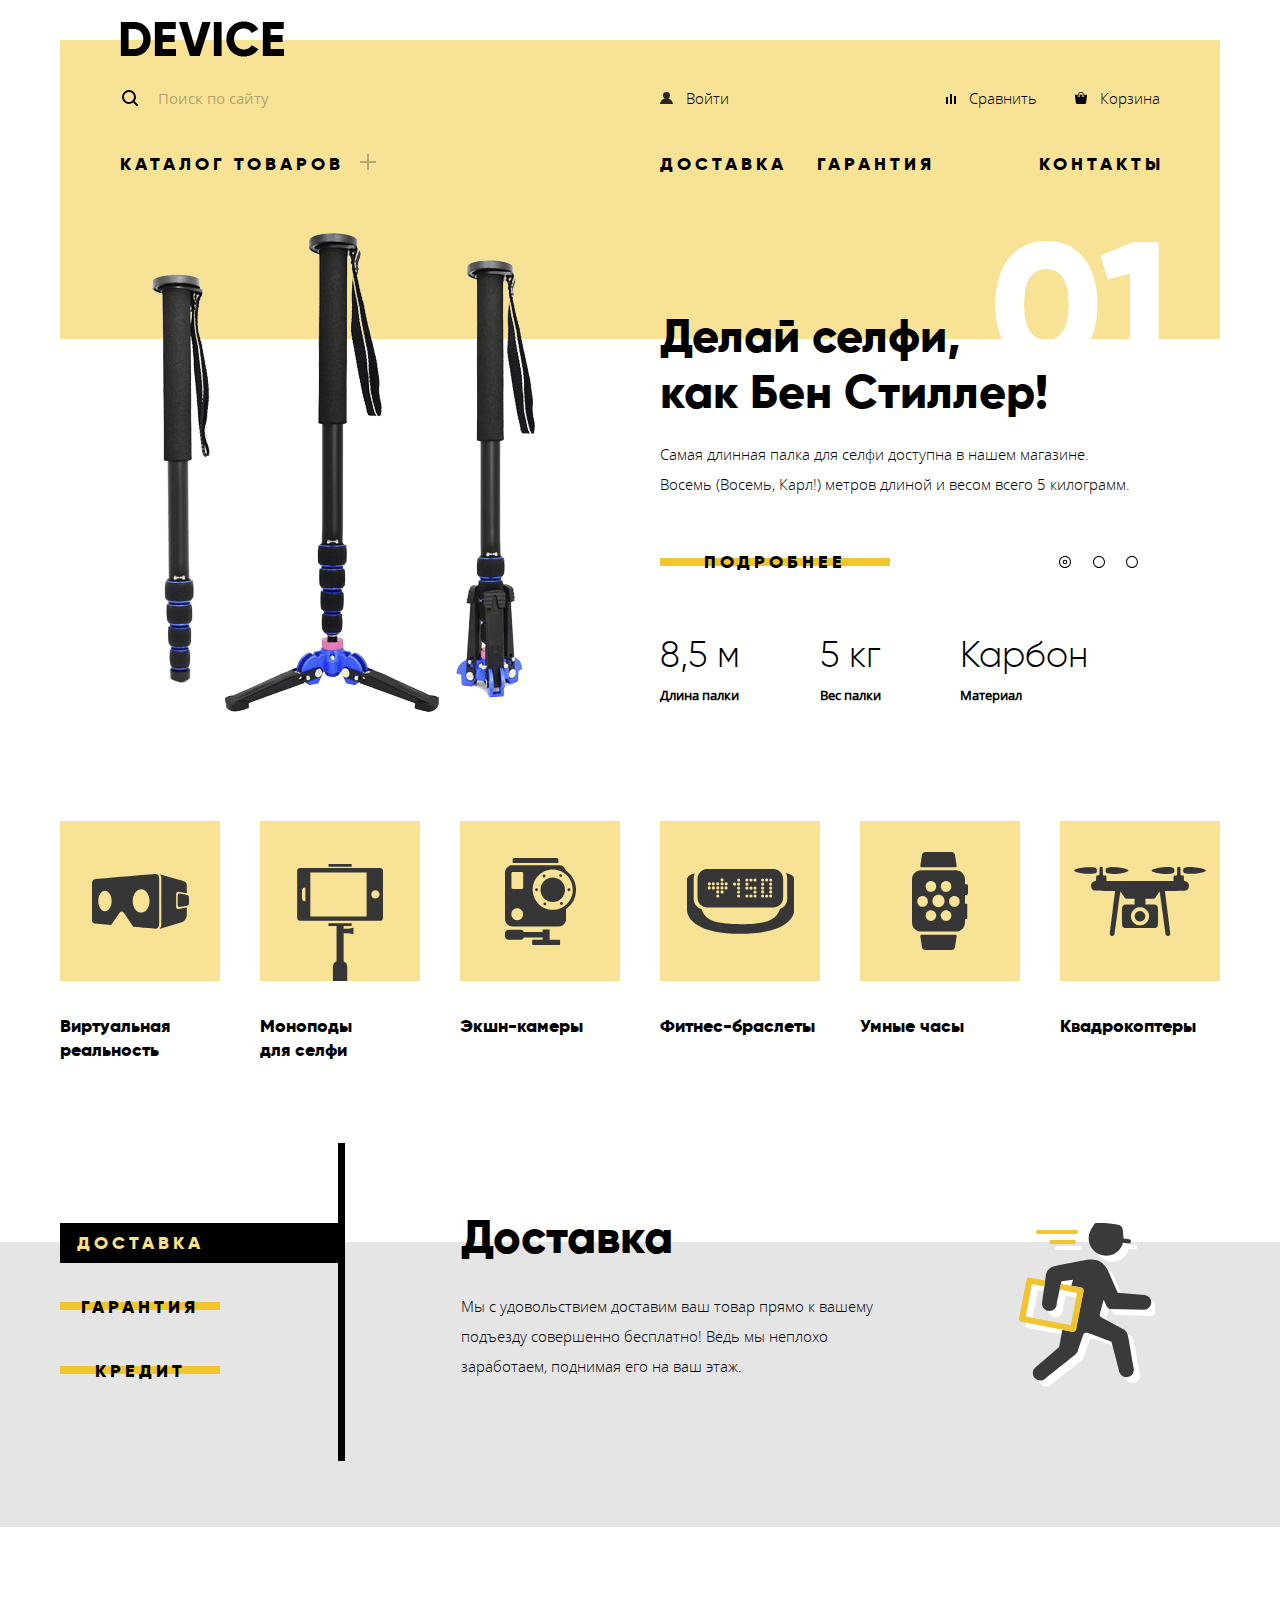
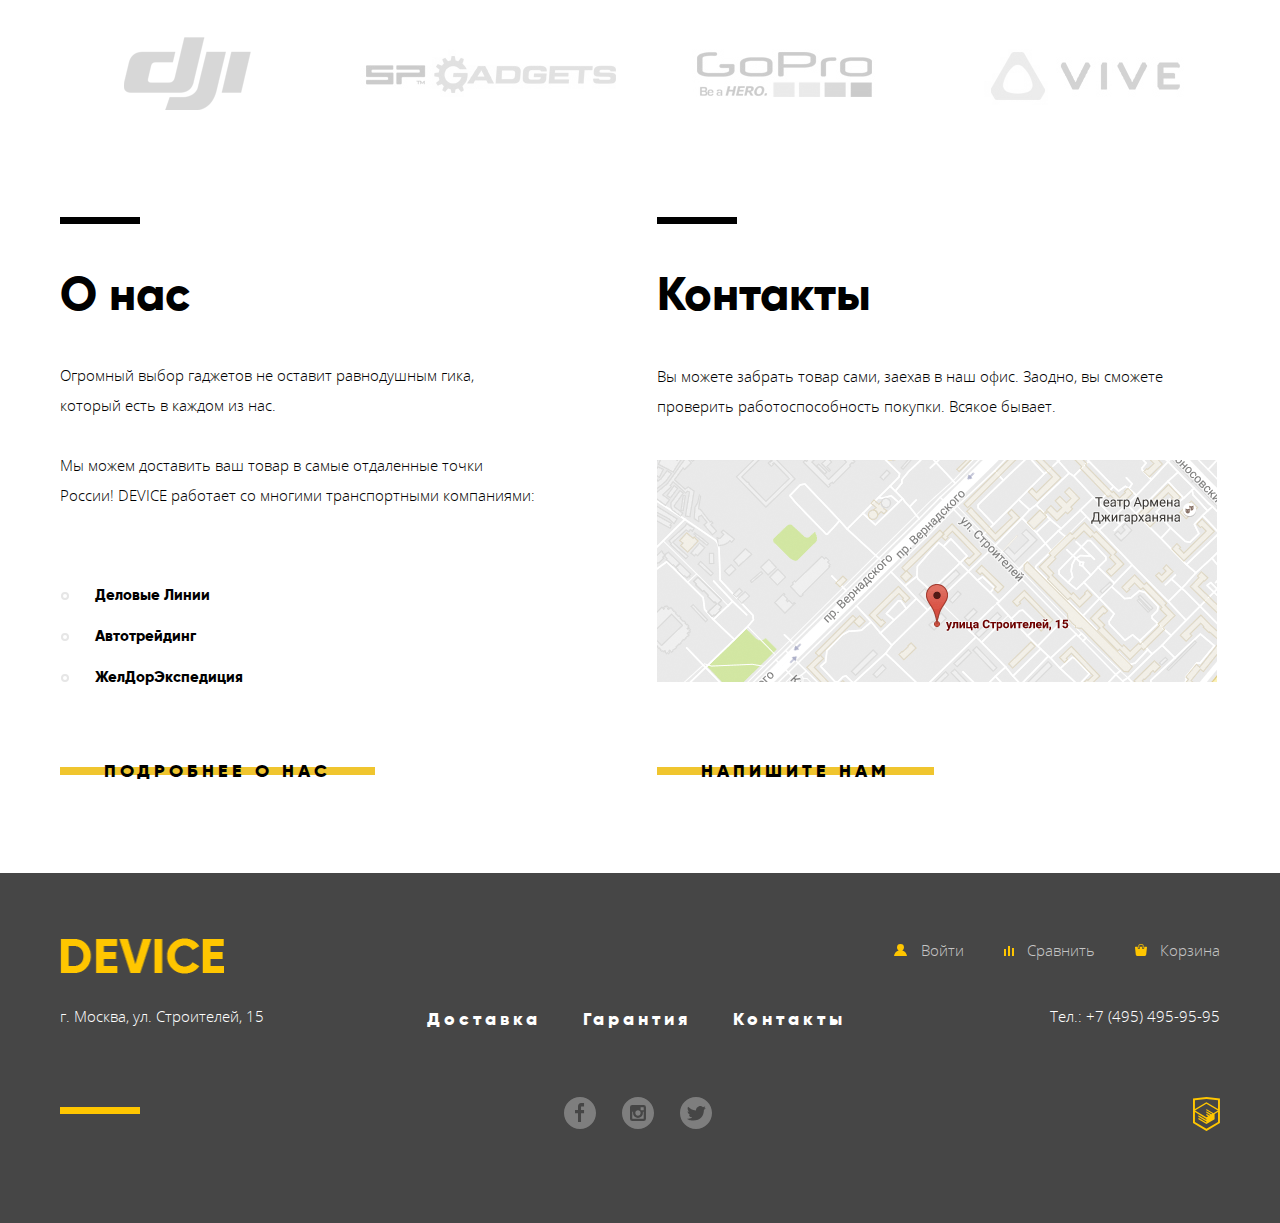
==== commit 244680b2: "Подготовка к итоговому ревью" ====
--- a/index.html
+++ b/index.html
@@ -253,7 +253,7 @@
               <div class="container">
                 <img src="img/popular-2.svg" width="86" height="117" alt="Моноподы для селфи" class="product-nav__img product-nav__img_marg-top">
               </div>
-              <h3 class="product-nav__heading">Моноподы для селфи</h3>
+              <h3 class="product-nav__heading">Моноподы<br> для селфи</h3>
             </a>
           </li>
           <li class="product-nav__item">
@@ -435,22 +435,32 @@
 
           <form action="" class="modal-form" method="post">
 
+            <div class="modal-form__container">
+
+              <div class="container">
+                <label for="modal-user-name">Ваше имя:</label>
+                <input type="text" name="user-name" class="modal-form__name" id="modal-user-name" placeholder="Имя Фамилия" required>
+              </div>
+
+              <div class="container">
+                <label for="modal-user-email">Ваш email:</label>
+                <input type="email" class="modal-form__email" name="user-email" id="modal-user-email" placeholder="email@example.com" required>
+              </div>
+
+            </div>
+
+            <div class="modal-form__container">
+
+              <div class="modal-form__user-message">
+                <label for="modal-user-message">Текст письма:</label>
+                <textarea name="user-message" class="modal-form__message" id="modal-user-message" cols="30" rows="5" placeholder="В свободной форме" required></textarea>
+              </div>
+
+            </div>
+
             <div class="container">
-              <label for="modal-user-name">Ваше имя:</label>
-              <input type="text" name="user-name" class="modal-form__name" id="modal-user-name" placeholder="Имя Фамилия" required>
+              <button type="submit" class="modal-form__submit btn">Отправить</button>
             </div>
-
-            <div class="container">
-              <label for="modal-user-email">Ваш email:</label>
-              <input type="email" class="modal-form__email" name="user-email" id="modal-user-email" placeholder="email@example.com" required>
-            </div>
-
-            <div class="container">
-              <label for="modal-user-message">Текст письма:</label>
-              <textarea name="user-message" class="modal-form__message" id="modal-user-message" cols="30" rows="5" placeholder="В свободной форме" required></textarea>
-            </div>
-
-            <button type="submit" class="modal-form__submit btn">Отправить</button>
 
           </form>
 
--- a/css/main.css
+++ b/css/main.css
@@ -97,7 +97,7 @@
   z-index: -1;
   -webkit-transition: 0.3s;
   -o-transition: 0.3s;
-  transition: 0.3s;
+  transition: top 0.3s, height 0.3s;
 
   background-color: rgb(240, 197, 46);
 }
@@ -239,9 +239,10 @@
 }
 
 .user-action-form__btn {
-  visibility: hidden;
+  display: none;
 
   padding: 14px 19px;
+  padding-top: 12px;
   margin-left: -5px;
 
   background-color: transparent;
@@ -250,21 +251,66 @@
 
 .user-action-form__user-search {
   padding-left: 38px;
-  padding-bottom: 14px;
   width: 355px;
 
-  opacity: 0.3;
+  color: rgb(0, 0, 0);
+  line-height: 44px;
+
   background-color: transparent;
-  border: none;
-
   background-image: url("../img/search.svg");
   background-repeat: no-repeat;
-  background-position: left 0;
+  background-position: 2px 15px;
+
+  border: none;
   border-bottom: 2px solid rgba(0, 0, 0, 0);
 }
 
-.user-action-form__user-search:hover {
-  opacity: 0.6;
+.user-action-form__user-search::-webkit-input-placeholder {
+  color: rgba(0, 0, 0, 0.3);
+}
+
+.user-action-form__user-search:-ms-input-placeholder {
+  color: rgba(0, 0, 0, 0.3);
+}
+
+.user-action-form__user-search::-ms-input-placeholder {
+  color: rgba(0, 0, 0, 0.3);
+}
+
+.user-action-form__user-search::placeholder {
+  color: rgba(0, 0, 0, 0.3);
+}
+
+.user-action-form__user-search::-ms-input-placeholder {
+  color: rgba(0, 0, 0, 0.3);
+}
+
+.user-action-form__user-search:-ms-input-placeholder {
+  color: rgba(0, 0, 0, 0.3);
+}
+
+.user-action-form__user-search:hover::-webkit-input-placeholder {
+  color: rgba(0, 0, 0, 0.6);
+}
+
+.user-action-form__user-search:hover:-ms-input-placeholder {
+  color: rgba(0, 0, 0, 0.6);
+}
+
+.user-action-form__user-search:hover::-ms-input-placeholder {
+  color: rgba(0, 0, 0, 0.6);
+}
+
+.user-action-form__user-search:hover::placeholder {
+  color: rgba(0, 0, 0, 0.6);
+}
+
+.user-action-form__user-search:hover::-ms-input-placeholder {
+  color: rgba(0, 0, 0, 0.6);
+}
+
+.user-action-form__user-search:hover:-ms-input-placeholder {
+  color: rgba(0, 0, 0, 0.6);
 }
 
 .user-action-form__user-search:focus {
@@ -274,7 +320,7 @@
 }
 
 .user-action-form__user-search:focus + .user-action-form__btn {
-  visibility: visible;
+  display: inline-block;
   border: 2px solid rgba(0, 0, 0, 1);
 }
 
@@ -422,6 +468,7 @@
 }
 
 .site-nav__item {
+  position: relative;
   margin-right: 30px;
 
   font-size: 18px;
@@ -440,42 +487,34 @@
 .site-nav a:focus,
 .user-action a:hover,
 .user-action a:focus {
-  opacity: 0.6;
+  color: rgba(0, 0, 0, 0.6);
 }
 
 .site-nav a:active,
 .user-action a:active {
-  opacity: 0.3;
+  color: rgba(0, 0, 0, 0.3);
 }
 
 /* ----- CATALOG ----- */
 
-.site-nav__link:first-child:hover + .catalog,
-.catalog:hover {
-  display: -webkit-box;
-  display: -ms-flexbox;
-  display: flex;
-
-  width: 100%;
-  padding-left: 60px;
-  padding-bottom: 36px;
-
-  z-index: 2;
-  background-color: #f7e296;
-}
-
 .catalog {
   display: -webkit-box;
   display: -ms-flexbox;
-  display: none;
+  display: flex;
   /* временно */
   -webkit-box-orient: horizontal;
   -webkit-box-direction: normal;
   -ms-flex-direction: row;
   flex-direction: row;
 
-  position: absolute;
-  left: 0;
+  visibility: hidden;
+
+  position: absolute;
+  top: 20px;
+  left: -60px;
+  width: 1160px;
+  padding-top: 19px;
+  padding-left: 60px;
 
   line-height: 36px;
   font-size: 15px;
@@ -483,9 +522,16 @@
   letter-spacing: normal;
 }
 
-.site-nav__catalog {
-  margin-top: -1px;
-  padding-top: 20px;
+.site-nav__link:hover + .catalog,
+.site-nav__link:focus + .catalog,
+.catalog:focus-within,
+.catalog:hover {
+  visibility: visible;
+
+  padding-bottom: 40px;
+
+  z-index: 2;
+  background-color: #f7e296;
 }
 
 .catalog > .catalog__item {
@@ -784,7 +830,7 @@
 
 .product-nav__heading {
   margin: 0;
-  padding-top: 37px;
+  margin-top: 33px;
 
   font-size: 18px;
 }
@@ -802,7 +848,7 @@
 }
 
 .breadcrumbs-nav .container {
-  padding-left: 61px;
+  padding-left: 59px;
 }
 
 .breadcrumbs-nav__current-product {
@@ -1021,7 +1067,7 @@
 .products-container__filters {
   position: relative;
   width: 28.3%;
-  padding: 69px 60px;
+  padding: 69px 68px 69px 59px;
   z-index: 0;
 }
 
@@ -1093,7 +1139,7 @@
 /* ----- RANGE-FILTERS ----- */
 
 .range-filter {
-	margin-top: -25px;
+  margin-top: -25px;
 }
 
 .range-filter__controls {
@@ -1114,8 +1160,8 @@
 .range-filter__bar {
   position: absolute;
   top: 0;
-  left: 10px;
-  width: 115px;
+  left: 0;
+  width: 125px;
   height: 2px;
 
   background-color: rgb(145, 201, 47);
@@ -1127,6 +1173,7 @@
 
   border: 8px solid #ffffff;
   background-color: #ababab;
+  -webkit-box-shadow: 0 2px 1px 0 #cfcfcf;
   box-shadow: 0 2px 1px 0 #cfcfcf;
   border-radius: 50%;
   cursor: pointer;
@@ -1138,8 +1185,13 @@
   top: -9px;
 }
 
+.toggle-min:active,
+.toggle-max:active {
+  transform: scale(1.1);
+}
+
 .toggle-min {
-  left: 10px;
+  left: 0;
 }
 
 .toggle-max {
@@ -1174,7 +1226,7 @@
 .form-filters__color label,
 .form-filters__bluetooth label {
   position: relative;
-  padding-left: 30px;
+  padding-left: 39px;
 
   font-family: "Open Sans", Arial, sans-serif;
   font-weight: 300;
@@ -1182,8 +1234,6 @@
   line-height: 40px;
 }
 
-
-
 .form-filters__color label::before {
   -webkit-box-sizing: border-box;
   box-sizing: border-box;
@@ -1201,6 +1251,15 @@
   background-position: 0 0;
 }
 
+.form-filters__color label:hover::before,
+.form-filters__color label:focus::before {
+  opacity: 0.6;
+}
+
+.form-filters__color label:active::before {
+  opacity: 1;
+}
+
 .form-filters__ckeckbox:checked + label::before {
   border: none;
 
@@ -1222,6 +1281,15 @@
   background-image: url("../img/radio-off.svg");
   background-repeat: no-repeat;
   background-position: 0 0;
+}
+
+.form-filters__bluetooth label:hover::before,
+.form-filters__bluetooth label:focus::before {
+  opacity: 0.6;
+}
+
+.form-filters__bluetooth label:active::before{
+  opacity: 1;
 }
 
 .form-filters__radio:checked + label::before {
@@ -1263,7 +1331,7 @@
   justify-content: space-between;
 
   width: 71.7%;
-  padding: 65px 0 65px 70px;
+  padding: 70px 0 75px 72px;
 }
 
 .products-cart__item {
@@ -1274,6 +1342,7 @@
 }
 
 .products-cart__new-product::after {
+  -webkit-box-sizing: border-box;
   box-sizing: border-box;
 
   content: "new";
@@ -1398,7 +1467,7 @@
 
   width: 100%;
   height: 70px;
-  margin-top: 13px;
+  margin-top: -9px;
 
   background-color: rgb(235, 235, 235);
 }
@@ -1430,7 +1499,7 @@
   text-align: center;
 
   height: 100%;
-  padding: 22px 30px;
+  padding: 22px 26px;
 }
 
 .pagination__back:hover,
@@ -1450,6 +1519,10 @@
   color: rgba(0, 0, 0, 0.3);
 }
 
+.pagination__item:hover {
+  color: rgba(0, 0, 0, 0.6);
+}
+
 .pagination__item_active,
 .pagination__item:active {
   font-size: 16px;
@@ -1466,7 +1539,7 @@
 
 .purchase-details {
   min-height: 285px;
-  margin-bottom: 94px;
+  margin-bottom: 98px;
   background-color: #e5e5e5;
 }
 
@@ -1553,17 +1626,17 @@
 .purchase-details__control {
   position: relative;
   margin: 0;
-  padding-top: 81px;
+  padding-top: 85px;
 }
 
 .purchase-details__control::after {
   content: "";
 
   position: absolute;
-  top: 0;
+  top: 5px;
   right: 0;
   width: 7px;
-  height: 320px;
+  height: 318px;
 
   background-color: rgb(0, 0, 0);
 }
@@ -1690,39 +1763,89 @@
 
 
 /*------------------------------------*\
-  #ABOUT-US
+  #BOUNCE-ANIMATION
 \*------------------------------------*/
 
-@keyframes bounce {
-  from, 60%, 75%, 90%, to {
+@-webkit-keyframes bounce {
+  from,
+  60%,
+  75%,
+  90%,
+  to {
+    -webkit-animation-timing-function: cubic-bezier(0.215, 0.610, 0.355, 1.000);
     animation-timing-function: cubic-bezier(0.215, 0.610, 0.355, 1.000);
   }
 
   0% {
     opacity: 0;
+    -webkit-transform: translate3d(0, -3000px, 0);
     transform: translate3d(0, -3000px, 0);
   }
 
   60% {
     opacity: 1;
+    -webkit-transform: translate3d(0, 25px, 0);
     transform: translate3d(0, 25px, 0);
   }
 
   75% {
+    -webkit-transform: translate3d(0, -10px, 0);
     transform: translate3d(0, -10px, 0);
   }
 
   90% {
+    -webkit-transform: translate3d(0, 5px, 0);
     transform: translate3d(0, 5px, 0);
   }
 
   to {
+    -webkit-transform: none;
     transform: none;
   }
 }
 
+@keyframes bounce {
+  from,
+  60%,
+  75%,
+  90%,
+  to {
+    -webkit-animation-timing-function: cubic-bezier(0.215, 0.610, 0.355, 1.000);
+    animation-timing-function: cubic-bezier(0.215, 0.610, 0.355, 1.000);
+  }
+
+  0% {
+    opacity: 0;
+    -webkit-transform: translate3d(0, -3000px, 0);
+    transform: translate3d(0, -3000px, 0);
+  }
+
+  60% {
+    opacity: 1;
+    -webkit-transform: translate3d(0, 25px, 0);
+    transform: translate3d(0, 25px, 0);
+  }
+
+  75% {
+    -webkit-transform: translate3d(0, -10px, 0);
+    transform: translate3d(0, -10px, 0);
+  }
+
+  90% {
+    -webkit-transform: translate3d(0, 5px, 0);
+    transform: translate3d(0, 5px, 0);
+  }
+
+  to {
+    -webkit-transform: none;
+    transform: none;
+  }
+}
+
 .bounce {
+  -webkit-animation-name: bounce;
   animation-name: bounce;
+  -webkit-animation-duration: .75s;
   animation-duration: .75s;
 }
 
@@ -1905,7 +2028,7 @@
   width: 960px;
   margin-top: -289px;
   margin-left: -480px;
-  padding: 95px 100px 92px 100px;
+  padding: 95px 100px 85px 100px;
   z-index: 2;
 
   -webkit-box-shadow: 0px 1px 15px 10px rgba(0, 0, 0, 0.2);
@@ -1928,7 +2051,7 @@
   justify-content: space-between;
 }
 
-.modal-form .container {
+.modal-form__container > .container {
   display: -webkit-box;
   display: -ms-flexbox;
   display: flex;
@@ -1938,28 +2061,24 @@
   flex-direction: column;
 }
 
-.modal-form .container {
-  -webkit-box-flex: 1;
-  -ms-flex-positive: 1;
+.modal-form__container {
+  display: flex;
+  flex-direction: row;
   flex-grow: 1;
 
-  width: 48%;
   margin: 0;
 }
 
-.modal-form .container:first-child {
+.modal-form__container .container:first-child {
   margin-right: 30px;
 }
 
-.modal-form__submit {
-  position: absolute;
-  bottom: 33px;
-
-  background-color: transparent;
-  border: none;
-
-  font-family: inherit;
-  font-weight: 800;
+.modal-form__user-message {
+  width: 100%;
+}
+
+.modal-form__container .container {
+	width: 48%;
 }
 
 .modal-form__name,
@@ -1972,6 +2091,15 @@
 
 .modal-form__message {
   min-height: 160px;
+  width: 100%;
+}
+
+.modal-form__submit {
+  background-color: transparent;
+  border: none;
+
+  font-family: inherit;
+  font-weight: 800;
 }
 
 /* ----- MODAL-CLOSE-BTN ----- */
@@ -1987,10 +2115,18 @@
   font-weight: 300;
   font-size: 18px;
 
-  background-color: rgba(240, 197, 46, 1);
+  background-color: rgba(240, 197, 46, 0.5);
 
   border: none;
   border-radius: 50%;
+}
+
+.modal__close:hover {
+  background-color: rgba(240, 197, 46, 1);
+}
+
+.modal__close:focus {
+  background-color: rgba(240, 197, 46, 0.3);
 }
 
 .modal__close::before {
@@ -2109,12 +2245,12 @@
 }
 
 .footer-user-action__item {
-  margin-left: 38px;
+  margin-left: 40px;
 }
 
 .catalog-page .footer-user-action__item:first-child {
   margin-left: 0;
-  margin-right: -15px;
+  margin-right: -19px;
 }
 
 .footer-user-action a {
@@ -2170,6 +2306,20 @@
   background-image: url("../img/cart-yellow.svg");
   background-repeat: no-repeat;
   background-position: 0;
+}
+
+.footer-user-action__item .footer-user-action__login:hover::before,
+.footer-user-action__item .footer-user-action__account:hover::before,
+.footer-user-action__item .footer-user-action__compare:hover::before,
+.footer-user-action__item .footer-user-action__cart:hover::before {
+  opacity: 0.6;
+}
+
+.footer-user-action__item .footer-user-action__login:focus::before,
+.footer-user-action__item .footer-user-action__account:focus::before,
+.footer-user-action__item .footer-user-action__compare:focus::before,
+.footer-user-action__item .footer-user-action__cart:focus::before {
+  opacity: 0.3;
 }
 
 .footer-user-action .footer-user-action__logout {
@@ -2255,9 +2405,21 @@
 
 .social-icon__item {
   margin-left: 22px;
-}
-
-.social-icon a,
-.html-logo {
-  color: rgb(255, 255, 255);
-}
+  opacity: 0.3;
+}
+
+.social-icon__item:hover {
+  opacity: 0.6;
+}
+
+.social-icon__item:focus {
+  opacity: 0.1;
+}
+
+.html-logo:hover {
+  opacity: 0.6;
+}
+
+.html-logo:focus {
+  opacity: 0.3;
+}
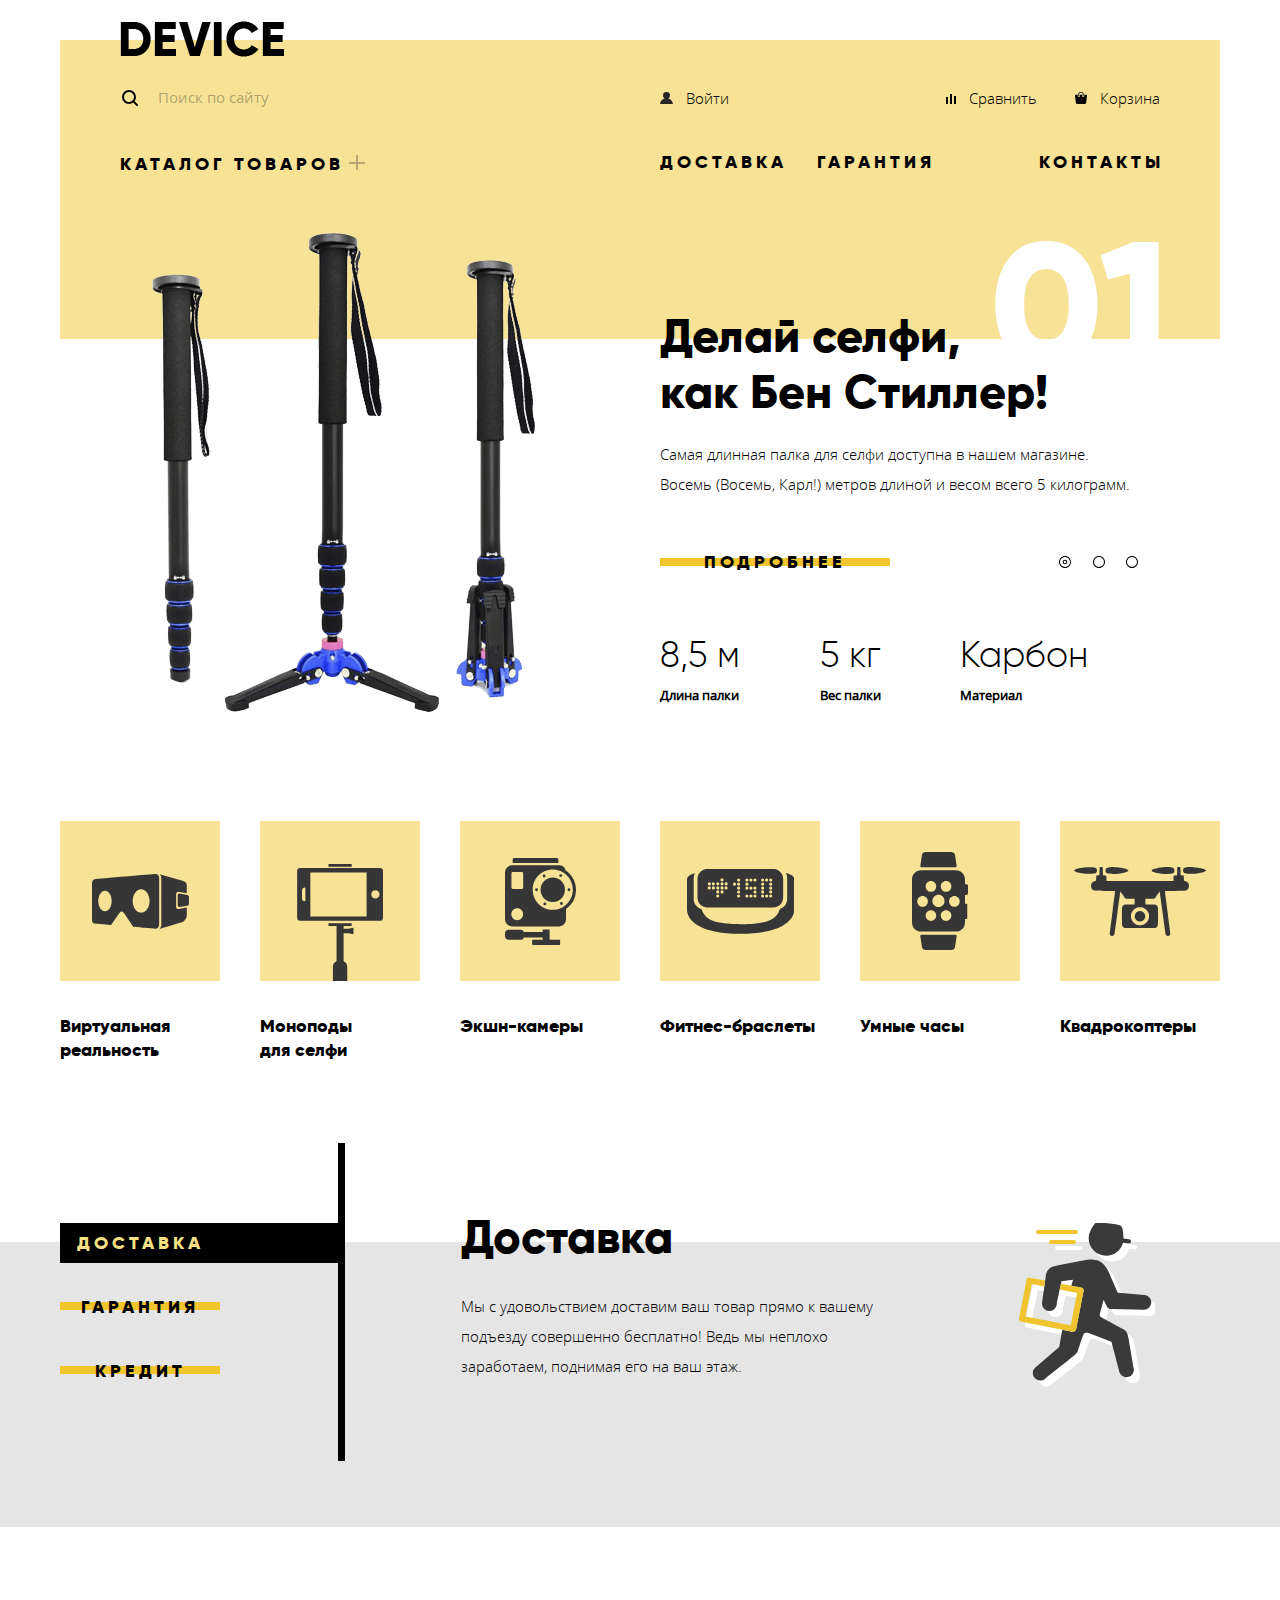
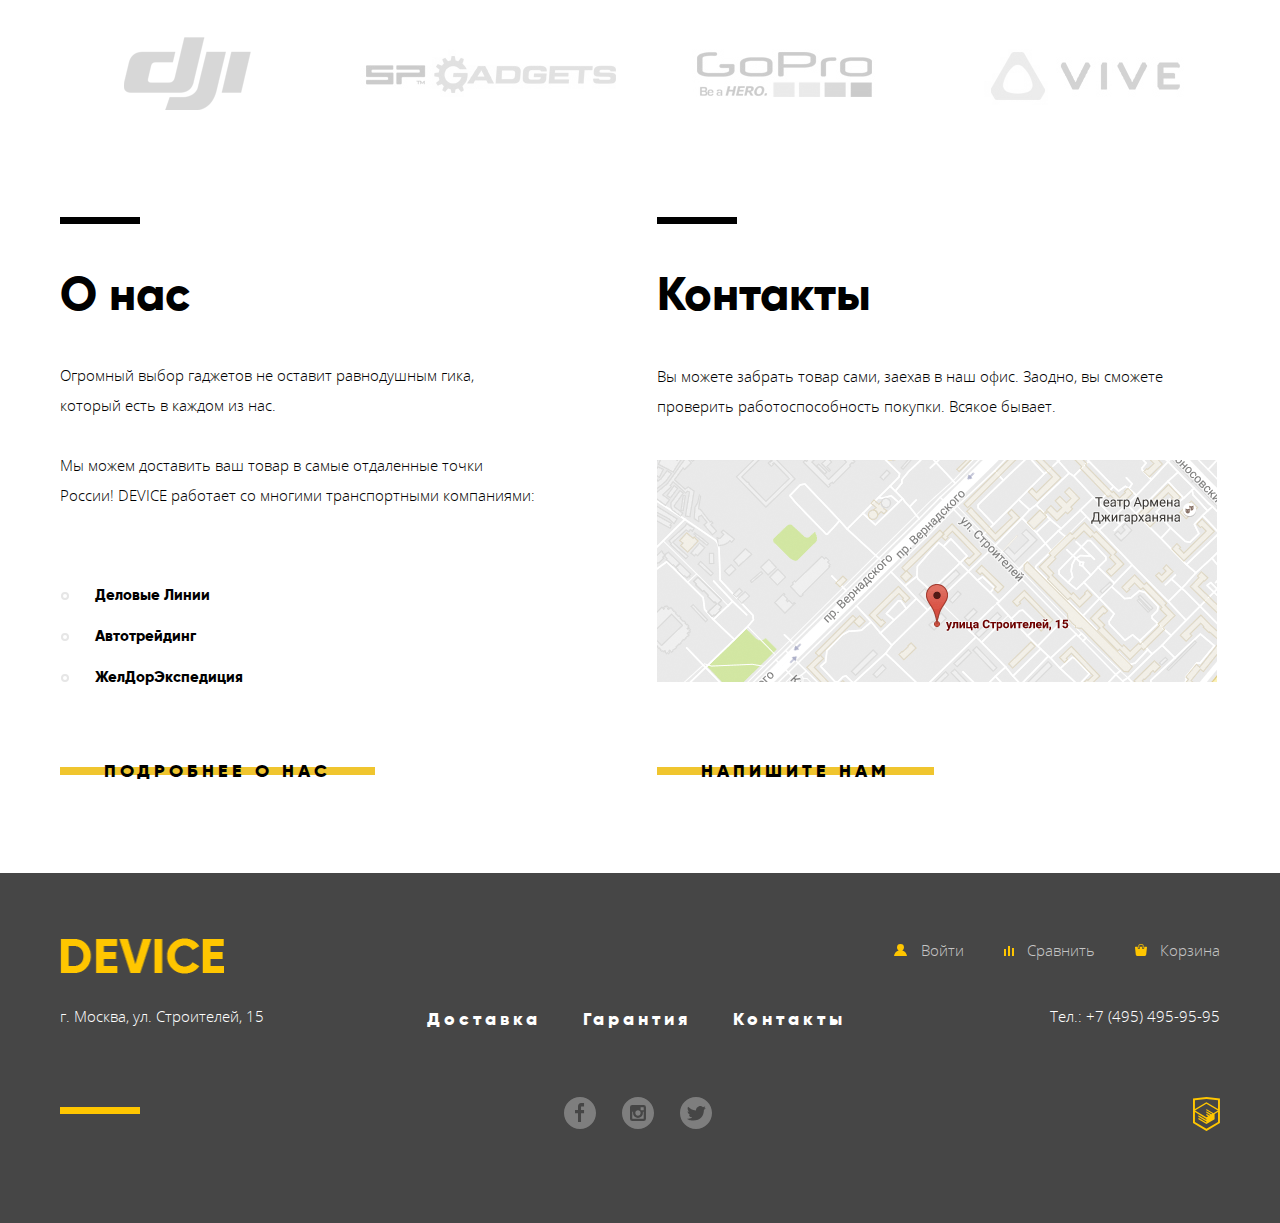
==== commit cc1609a5: "Правки перед ревью" ====
--- a/index.html
+++ b/index.html
@@ -3,6 +3,7 @@
 
 <head>
   <meta charset="utf-8">
+  <meta name="format-detection" content="telephone=no">
   <title>HTML Academy: Девайс</title>
   <link rel="stylesheet" href="css/normalize.css">
   <link rel="stylesheet" href="css/main.css">
--- a/css/main.css
+++ b/css/main.css
@@ -41,6 +41,7 @@
 body {
   margin: 0;
   padding: 0;
+
   font-family: "Gilroy", Arial, sans-serif;
   font-weight: 700;
   font-size: 15px;
@@ -56,17 +57,16 @@
 input[type="checkbox"].visually-hidden,
 input[type="radio"].visually-hidden {
   position: absolute;
-
   width: 1px;
   height: 1px;
   margin: -1px;
+  padding: 0;
+
   border: 0;
-  padding: 0;
 
   white-space: nowrap;
 
   -webkit-clip-path: inset(100%);
-
   clip-path: inset(100%);
   clip: rect(0 0 0 0);
   overflow: hidden;
@@ -83,6 +83,7 @@
   line-height: 24px;
   letter-spacing: 4px;
   text-transform: uppercase;
+  vertical-align: baseline;
 }
 
 .btn::before {
@@ -95,8 +96,11 @@
   height: 8px;
   width: 100%;
   z-index: -1;
+
   -webkit-transition: 0.3s;
   -o-transition: 0.3s;
+  -webkit-transition: top 0.3s, height 0.3s;
+  -o-transition: top 0.3s, height 0.3s;
   transition: top 0.3s, height 0.3s;
 
   background-color: rgb(240, 197, 46);
@@ -190,6 +194,7 @@
   padding: 43px 60px;
   padding-bottom: 155px;
   min-height: 299px;
+
   background-color: rgb(247, 226, 150);
 }
 
@@ -224,6 +229,7 @@
 .sub-catalog {
   padding: 0;
   margin: 0;
+
   list-style: none;
 }
 
@@ -252,9 +258,10 @@
 .user-action-form__user-search {
   padding-left: 38px;
   width: 355px;
+  min-height: 47px;
 
   color: rgb(0, 0, 0);
-  line-height: 44px;
+  line-height: 43px;
 
   background-color: transparent;
   background-image: url("../img/search.svg");
@@ -315,25 +322,34 @@
 
 .user-action-form__user-search:focus {
   opacity: 1;
+
   outline: inherit;
+
   border-bottom: 2px solid rgba(0, 0, 0, 1);
 }
 
 .user-action-form__user-search:focus + .user-action-form__btn {
   display: inline-block;
+
+  vertical-align: baseline;
+
   border: 2px solid rgba(0, 0, 0, 1);
 }
 
 .user-action-form__btn:hover,
 .user-action-form__btn:focus {
   color: rgb(233, 233, 233);
+
   background-color: rgb(0, 0, 0);
 }
 
 .user-action-form__btn:active {
   color: rgb(106, 106, 106);
+
   background-color: rgb(0, 0, 0);
+
   outline: inherit;
+
   visibility: visible;
 }
 
@@ -397,11 +413,16 @@
 .user-action__login-link::before,
 .user-action__account-link::before {
   display: inline-block;
+
   content: "";
+
   width: 13px;
   height: 12px;
   margin-right: 13px;
 
+
+  vertical-align: baseline;
+
   background-image: url(../img/user.svg);
   background-position: 0;
   background-repeat: no-repeat;
@@ -409,11 +430,16 @@
 
 .user-action__compare-link::before {
   display: inline-block;
+
   content: "";
+
   width: 10px;
   height: 10px;
   margin-right: 13px;
 
+
+  vertical-align: baseline;
+
   background-image: url(../img/compare.svg);
   background-position: 0;
   background-repeat: no-repeat;
@@ -421,10 +447,14 @@
 
 .user-action__cart-link::before {
   display: inline-block;
+
   content: "";
+
   width: 12px;
   height: 12px;
   margin-right: 13px;
+
+  vertical-align: baseline;
 
   background-image: url(../img/cart.svg);
   background-position: 0;
@@ -446,6 +476,7 @@
   -webkit-box-direction: normal;
   -ms-flex-direction: row;
   flex-direction: row;
+
   letter-spacing: 4px;
 }
 
@@ -456,14 +487,19 @@
 
 .site-nav__item:first-child .site-nav__link::after {
   display: inline-block;
+
   content: "";
-  width: 16px;
-  height: 16px;
-  margin-left: 16px;
-
-  background-image: url("../img/plus.svg");
+
+  width: 20px;
+  height: 20px;
+  margin-left: 5px;
+
+  vertical-align: baseline;
+
+  background-image: url(../img/plus.svg);
   background-repeat: no-repeat;
-  background-position: 0;
+  background-position: 0px 5px;
+
   opacity: 0.3;
 }
 
@@ -479,8 +515,9 @@
   -webkit-box-flex: 1;
   -ms-flex-positive: 1;
   flex-grow: 1;
+  margin-right: -4px;
+
   text-align: right;
-  margin-right: -4px;
 }
 
 .site-nav a:hover,
@@ -524,8 +561,16 @@
 
 .site-nav__link:hover + .catalog,
 .site-nav__link:focus + .catalog,
-.catalog:focus-within,
 .catalog:hover {
+  visibility: visible;
+
+  padding-bottom: 40px;
+
+  z-index: 2;
+  background-color: #f7e296;
+}
+
+.catalog:focus-within {
   visibility: visible;
 
   padding-bottom: 40px;
@@ -553,7 +598,6 @@
 .promo-slider {
   position: relative;
   margin-bottom: 10px;
-
   min-height: 472px;
 }
 
@@ -605,6 +649,7 @@
   margin-bottom: 0;
   position: relative;
   z-index: 1;
+
   font-size: 47px;
   line-height: 56px;
 }
@@ -663,6 +708,7 @@
 
 .advantage-description__name {
   margin-top: 6px;
+
   font-family: "Open Sans", Arial, sans-serif;
   font-size: 13px;
   line-height: 20px;
@@ -691,27 +737,33 @@
 
 #promo-slide-1 .promo-slider__content::after {
   content: "01";
+
   position: absolute;
   top: 33px;
   right: 46px;
+
   font-size: 179.2px;
   color: rgb(255, 255, 255);
 }
 
 #promo-slide-2 .promo-slider__content::after {
   content: "02";
+
   position: absolute;
   top: 33px;
   right: 46px;
+
   font-size: 179.2px;
   color: rgb(255, 255, 255);
 }
 
 #promo-slide-3 .promo-slider__content::after {
   content: "03";
+
   position: absolute;
   top: 33px;
   right: 46px;
+
   font-size: 179.2px;
   color: rgb(255, 255, 255);
 }
@@ -726,8 +778,10 @@
 
 .slider-control__btn {
   display: block;
+
   width: 12px;
   height: 12px;
+
   background-image: url("../img/slider-button-empty.svg");
   background-repeat: no-repeat;
   background-position: center;
@@ -788,8 +842,10 @@
 
 .product-nav__item a {
   display: block;
+
   width: 100%;
   height: 100%;
+
   color: rgb(0, 0, 0);
 }
 
@@ -819,8 +875,10 @@
   -webkit-box-align: center;
   -ms-flex-align: center;
   align-items: center;
+
   width: 100%;
-  min-height: 160px;
+  height: 160px;
+
   background-color: rgba(240, 197, 46, 0.5);
 }
 
@@ -870,24 +928,28 @@
 
   margin: 0;
   padding-left: 0;
+
   list-style: none;
 }
 
 .breadcrumbs__item {
+  margin: 0;
+  margin-right: 9px;
+
   font-family: "Open Sans", Arial, sans-serif;
   font-weight: 300;
   font-size: 14px;
-  margin: 0;
-  margin-right: 9px;
-}
-
-.breadcrumbs .breadcrumbs__item + .breadcrumbs__item::before {
+}
+
+.breadcrumbs__item + .breadcrumbs__item::before {
   display: inline-block;
   content: "";
 
   width: 15px;
   height: 13px;
   margin-right: 15px;
+
+  vertical-align: baseline;
 
   background-image: url("../img/nav-arrow.svg");
   background-repeat: no-repeat;
@@ -929,6 +991,7 @@
   -webkit-box-direction: normal;
   -ms-flex-direction: row;
   flex-direction: row;
+
   height: 100%;
 }
 
@@ -949,10 +1012,11 @@
 }
 
 .sorting__heading {
+  margin: 0;
+
   font-size: 16px;
   letter-spacing: 4px;
   text-transform: uppercase;
-  margin: 0;
 }
 
 .sorting .sorting__heading {
@@ -1034,11 +1098,14 @@
   width: 11px;
   height: 10px;
 
+  vertical-align: baseline;
+
   opacity: 0.2;
 }
 
 .sorting__icon-up-link {
   margin-right: 16px;
+
   background-image: url("../img/icon-up-dir.svg");
   background-repeat: no-repeat;
   background-position: 0;
@@ -1176,6 +1243,7 @@
   -webkit-box-shadow: 0 2px 1px 0 #cfcfcf;
   box-shadow: 0 2px 1px 0 #cfcfcf;
   border-radius: 50%;
+
   cursor: pointer;
 }
 
@@ -1187,6 +1255,8 @@
 
 .toggle-min:active,
 .toggle-max:active {
+  -webkit-transform: scale(1.1);
+  -ms-transform: scale(1.1);
   transform: scale(1.1);
 }
 
@@ -1205,6 +1275,7 @@
   margin: 0;
   width: 90px;
 
+  vertical-align: baseline;
   font-family: "Gilroy", Arial, sans-serif;
   font-weight: 300;
   color: rgba(0, 0, 0, 0.2);
@@ -1288,7 +1359,7 @@
   opacity: 0.6;
 }
 
-.form-filters__bluetooth label:active::before{
+.form-filters__bluetooth label:active::before {
   opacity: 1;
 }
 
@@ -1338,6 +1409,7 @@
   position: relative;
   -ms-flex-preferred-size: 360px;
   flex-basis: 360px;
+
   margin-bottom: 45px;
 }
 
@@ -1352,7 +1424,7 @@
   right: 27px;
   width: 60px;
   height: 60px;
-  padding-top: 18px;
+  padding-top: 17px;
 
   font-size: 14px;
   text-transform: uppercase;
@@ -1399,6 +1471,7 @@
 
   font-size: 18px;
   color: rgb(0, 0, 0);
+  vertical-align: baseline;
 }
 
 .products-cart__price {
@@ -1669,9 +1742,8 @@
   top: 0;
 }
 
-.slider-control__btn-text:focus {
-  color: rgb(247, 225, 132);
-  outline: none;
+.slider-control__btn-text:active {
+  color: rgb(0, 0, 0);
 }
 
 #purchase-details-btn-1:checked ~ .slider-control #purchase-details-control-1,
@@ -2062,8 +2134,15 @@
 }
 
 .modal-form__container {
-  display: flex;
+  display: -webkit-box;
+  display: -ms-flexbox;
+  display: flex;
+  -webkit-box-orient: horizontal;
+  -webkit-box-direction: normal;
+  -ms-flex-direction: row;
   flex-direction: row;
+  -webkit-box-flex: 1;
+  -ms-flex-positive: 1;
   flex-grow: 1;
 
   margin: 0;
@@ -2078,7 +2157,7 @@
 }
 
 .modal-form__container .container {
-	width: 48%;
+  width: 48%;
 }
 
 .modal-form__name,
@@ -2277,6 +2356,9 @@
   height: 12px;
   margin-right: 14px;
 
+
+  vertical-align: baseline;
+
   background-image: url("../img/user-yellow.svg");
   background-repeat: no-repeat;
   background-position: 0;
@@ -2290,6 +2372,9 @@
   height: 10px;
   margin-right: 13px;
 
+
+  vertical-align: baseline;
+
   background-image: url("../img/compare-yellow.svg");
   background-repeat: no-repeat;
   background-position: 0;
@@ -2302,6 +2387,9 @@
   width: 12px;
   height: 12px;
   margin-right: 13px;
+
+
+  vertical-align: baseline;
 
   background-image: url("../img/cart-yellow.svg");
   background-repeat: no-repeat;
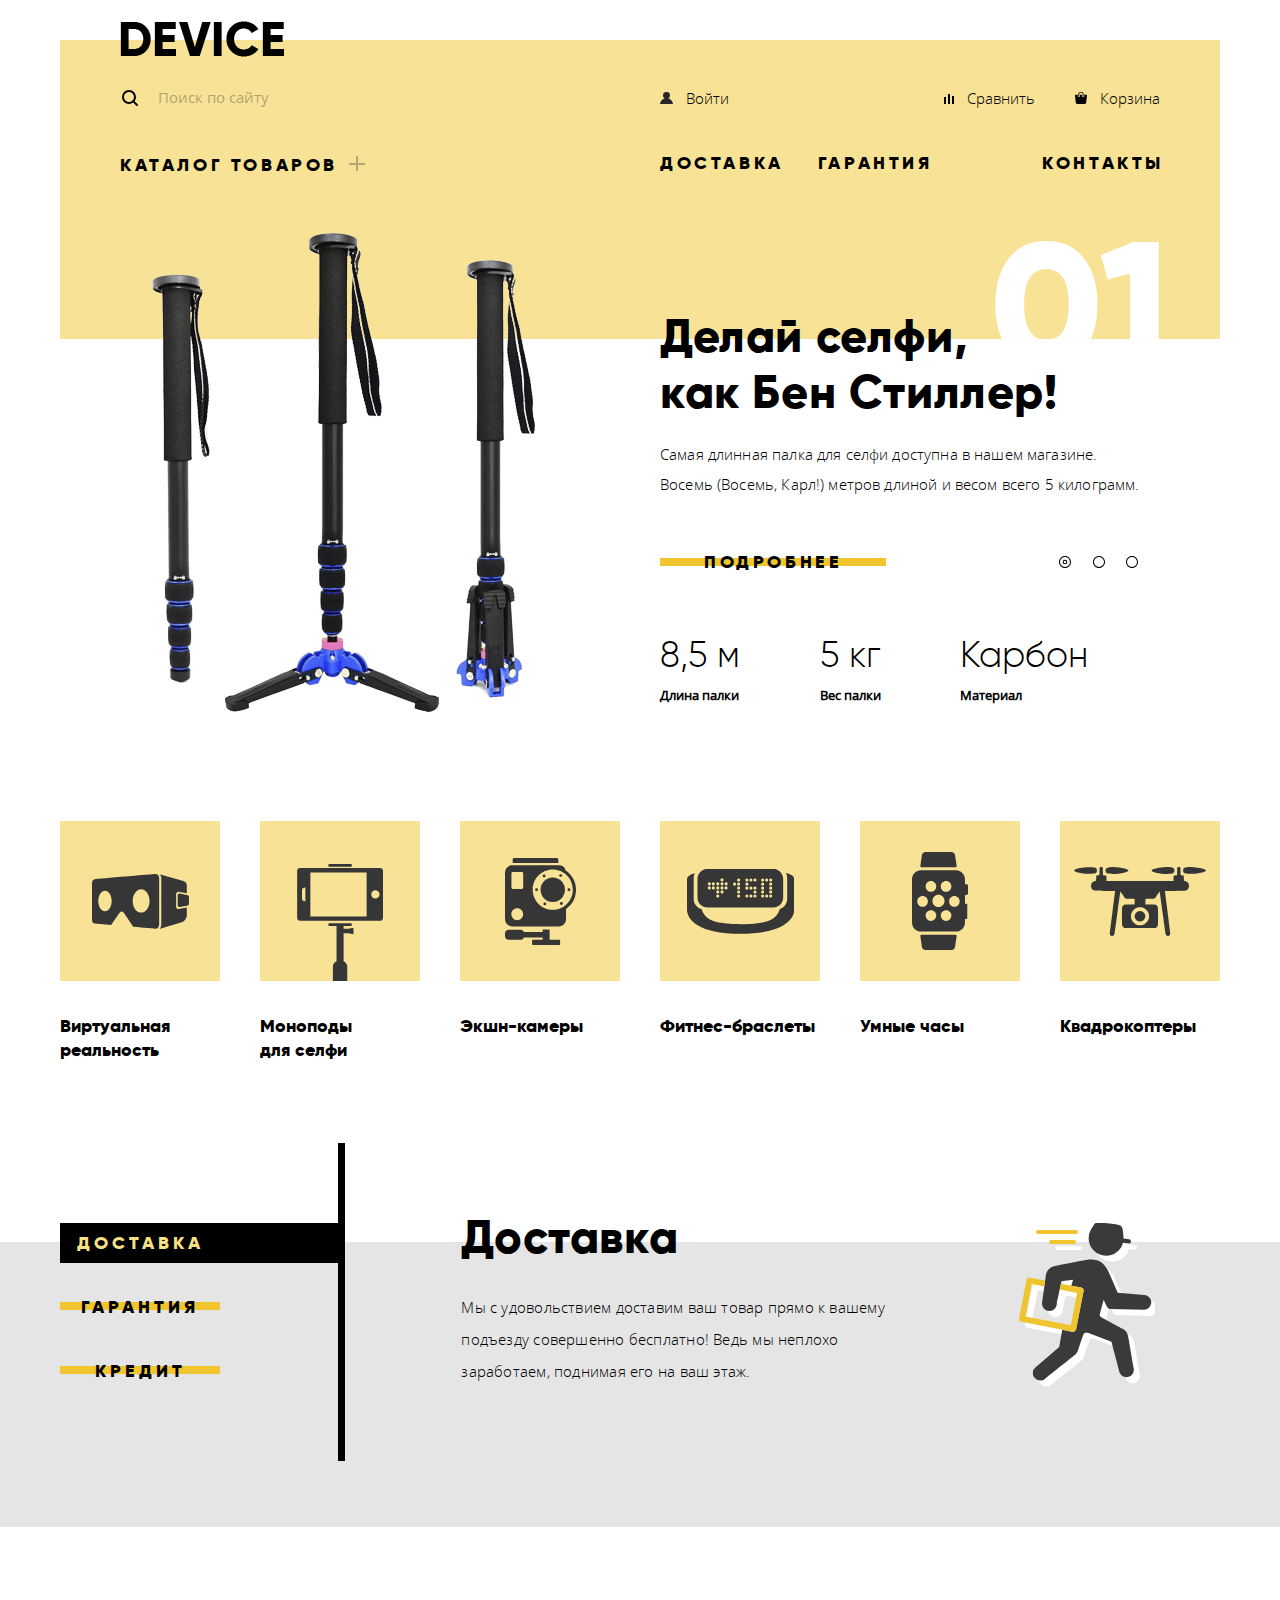
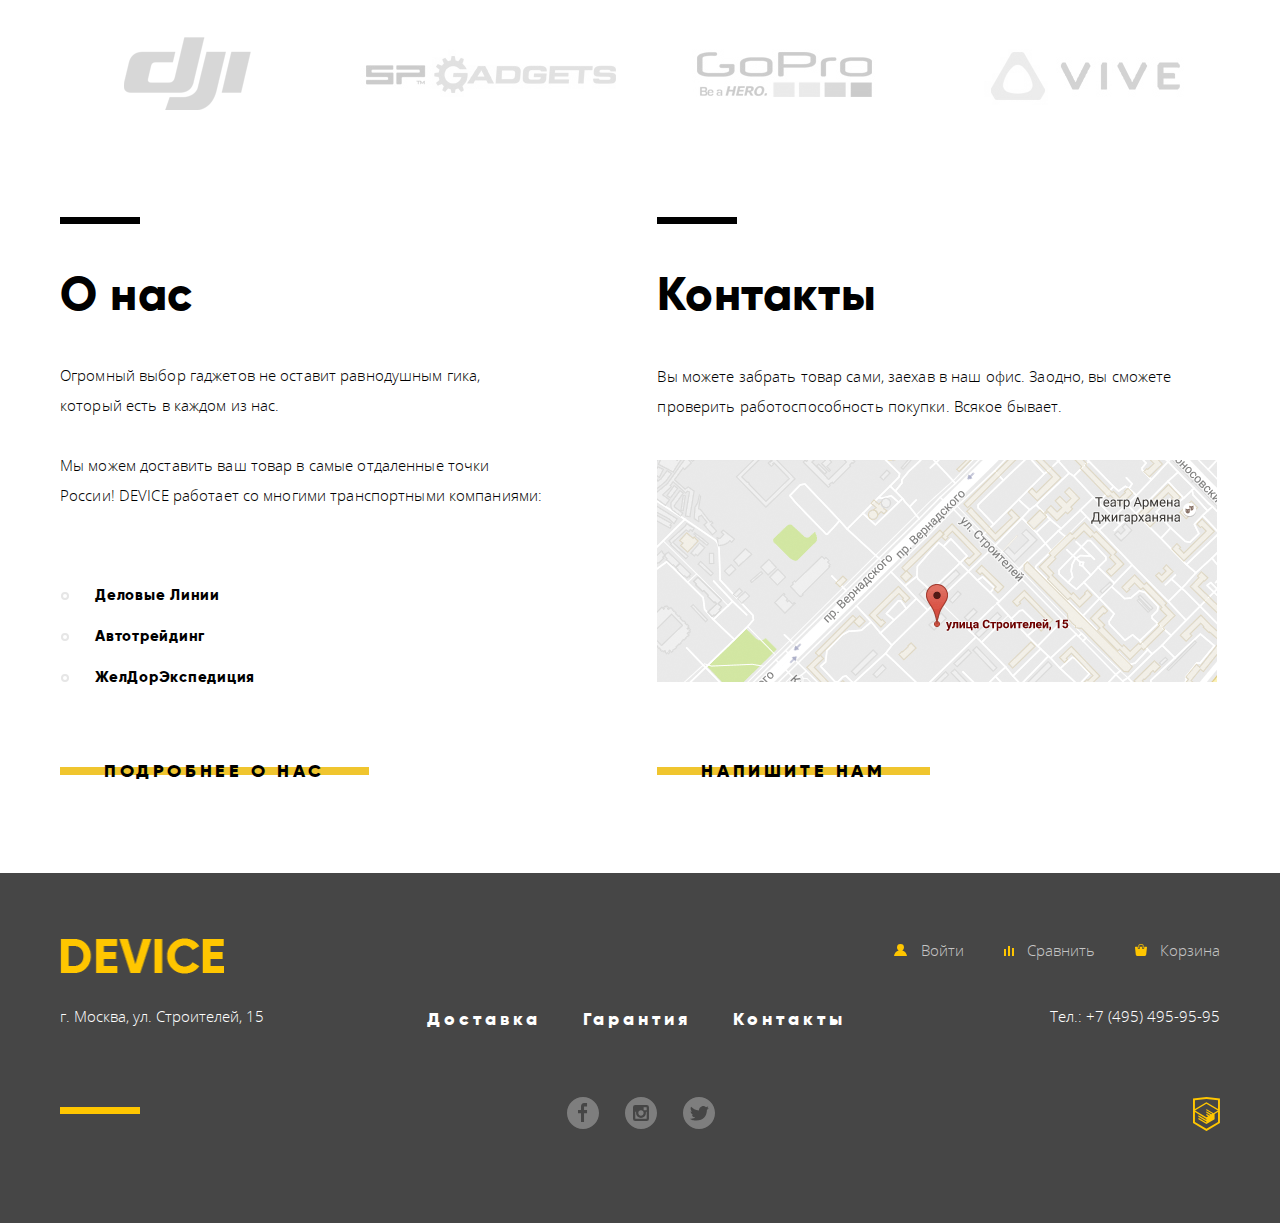
==== commit b0e984f6: "Итоговые правки для ревью" ====
--- a/index.html
+++ b/index.html
@@ -254,7 +254,7 @@
               <div class="container">
                 <img src="img/popular-2.svg" width="86" height="117" alt="Моноподы для селфи" class="product-nav__img product-nav__img_marg-top">
               </div>
-              <h3 class="product-nav__heading">Моноподы<br> для селфи</h3>
+              <h3 class="product-nav__heading">Моноподы для&nbsp;селфи</h3>
             </a>
           </li>
           <li class="product-nav__item">
--- a/css/main.css
+++ b/css/main.css
@@ -53,7 +53,7 @@
   text-decoration: none;
 }
 
-.visually-hidden:not(:focus):not(:active),
+.visually-hidden,
 input[type="checkbox"].visually-hidden,
 input[type="radio"].visually-hidden {
   position: absolute;
@@ -81,7 +81,7 @@
   /* временно добавил*/
   font-size: 18px;
   line-height: 24px;
-  letter-spacing: 4px;
+  letter-spacing: 3.6px;
   text-transform: uppercase;
   vertical-align: baseline;
 }
@@ -258,10 +258,9 @@
 .user-action-form__user-search {
   padding-left: 38px;
   width: 355px;
-  min-height: 47px;
+  min-height: 48px;
 
   color: rgb(0, 0, 0);
-  line-height: 43px;
 
   background-color: transparent;
   background-image: url("../img/search.svg");
@@ -398,7 +397,7 @@
 }
 
 .user-action__item {
-  margin-left: 38px;
+  margin-left: 40px;
 }
 
 .user-action__logout {
@@ -477,7 +476,7 @@
   -ms-flex-direction: row;
   flex-direction: row;
 
-  letter-spacing: 4px;
+  letter-spacing: 3.6px;
 }
 
 .site-nav__item:first-child {
@@ -492,7 +491,7 @@
 
   width: 20px;
   height: 20px;
-  margin-left: 5px;
+  margin-left: 11px;
 
   vertical-align: baseline;
 
@@ -505,7 +504,7 @@
 
 .site-nav__item {
   position: relative;
-  margin-right: 30px;
+  margin-right: 34px;
 
   font-size: 18px;
   text-transform: uppercase;
@@ -552,6 +551,11 @@
   width: 1160px;
   padding-top: 19px;
   padding-left: 60px;
+  padding-bottom: 41px;
+
+  z-index: 2;
+
+  background-color: #f7e296;
 
   line-height: 36px;
   font-size: 15px;
@@ -563,11 +567,6 @@
 .site-nav__link:focus + .catalog,
 .catalog:hover {
   visibility: visible;
-
-  padding-bottom: 40px;
-
-  z-index: 2;
-  background-color: #f7e296;
 }
 
 .catalog:focus-within {
@@ -652,16 +651,18 @@
 
   font-size: 47px;
   line-height: 56px;
+  letter-spacing: 0.6px;
 }
 
 .promo-slider__description {
   margin-top: 19px;
   margin-bottom: 37px;
-  padding-right: 20px;
+  padding-right: 15px;
 
   font-family: "Open Sans", Arial, sans-serif;
   font-weight: 300;
   line-height: 30px;
+  letter-spacing: 0.15px;
 }
 
 .promo-slider__advantage {
@@ -910,11 +911,12 @@
 }
 
 .breadcrumbs-nav__current-product {
+  margin: 0;
+  margin-bottom: 24px;
+
   font-size: 47px;
   line-height: 48px;
-
-  margin: 0;
-  margin-bottom: 24px;
+  letter-spacing: 0.6px;
 }
 
 .breadcrumbs {
@@ -1017,6 +1019,7 @@
   font-size: 16px;
   letter-spacing: 4px;
   text-transform: uppercase;
+  letter-spacing: 3.6px;
 }
 
 .sorting .sorting__heading {
@@ -1057,7 +1060,7 @@
   justify-content: space-between;
 
   margin: 0;
-  margin-left: 15px;
+  margin-left: 20px;
   padding: 0;
 
   list-style: none;
@@ -1184,23 +1187,18 @@
   border: none;
 }
 
-.form-filters__item::before {
-  content: "";
-
-  position: absolute;
+.form-filters__heading {
   width: 100%;
-  height: 2px;
-  top: 0;
-  left: 0;
-
-  background-color: rgb(0, 0, 0);
-}
-
-.form-filters__heading {
-  padding-top: 15px;
+  padding-top: 13px;
   margin-bottom: 14px;
 
   font-size: 18px;
+
+  border-top: 2px solid rgb(0, 0, 0);
+}
+
+.form-filters__item label {
+  display: block;
 }
 
 /* ----- RANGE-FILTERS ----- */
@@ -1471,6 +1469,7 @@
 
   font-size: 18px;
   color: rgb(0, 0, 0);
+  letter-spacing: 0.2px;
   vertical-align: baseline;
 }
 
@@ -1685,6 +1684,7 @@
 
   font-size: 47px;
   line-height: 48px;
+  letter-spacing: 0.6px;
 }
 
 .purchase-details__description {
@@ -1693,7 +1693,8 @@
 
   font-family: "Open Sans", Arial, sans-serif;
   font-weight: 300;
-  line-height: 30px;
+  line-height: 32px;
+  letter-spacing: 0.22px
 }
 
 .purchase-details__control {
@@ -1932,7 +1933,7 @@
 .info-about-us {
   position: relative;
   padding-top: 58px;
-  padding-right: 120px;
+  padding-right: 115px;
   width: 51.5%;
 }
 
@@ -1950,8 +1951,10 @@
 
 .info-about-us__heading {
   margin: 0;
+
   font-size: 47px;
   line-height: 48px;
+  letter-spacing: 0.6px;
 }
 
 .info-about-us__heading + .info-about-us__description {
@@ -1961,9 +1964,11 @@
 .info-about-us__description {
   margin-top: 30px;
   margin-bottom: 0;
+
   font-family: "Open Sans", Arial, sans-serif;
   font-weight: 300;
   line-height: 30px;
+  letter-spacing: 0.12px;
 }
 
 .info-about-us__list {
@@ -1976,6 +1981,8 @@
 
 .list__item {
   position: relative;
+
+  letter-spacing: 0.75px;
 }
 
 .info-about-us__list .list__item::before {
@@ -2023,16 +2030,20 @@
 
 .contacts__heading {
   margin: 0;
+
   font-size: 47px;
   line-height: 48px;
+  letter-spacing: 0.6px;
 }
 
 .contacts__description {
   margin-top: 43px;
   margin-bottom: 39px;
+
   font-family: "Open Sans", Arial, sans-serif;
   font-weight: 300;
   line-height: 30px;
+  letter-spacing: 0.12px;
 }
 
 .contacts__maps-link {
@@ -2475,6 +2486,7 @@
   flex-grow: 1;
 
   position: relative;
+  padding-left: 6px;
 
   text-align: center;
 }
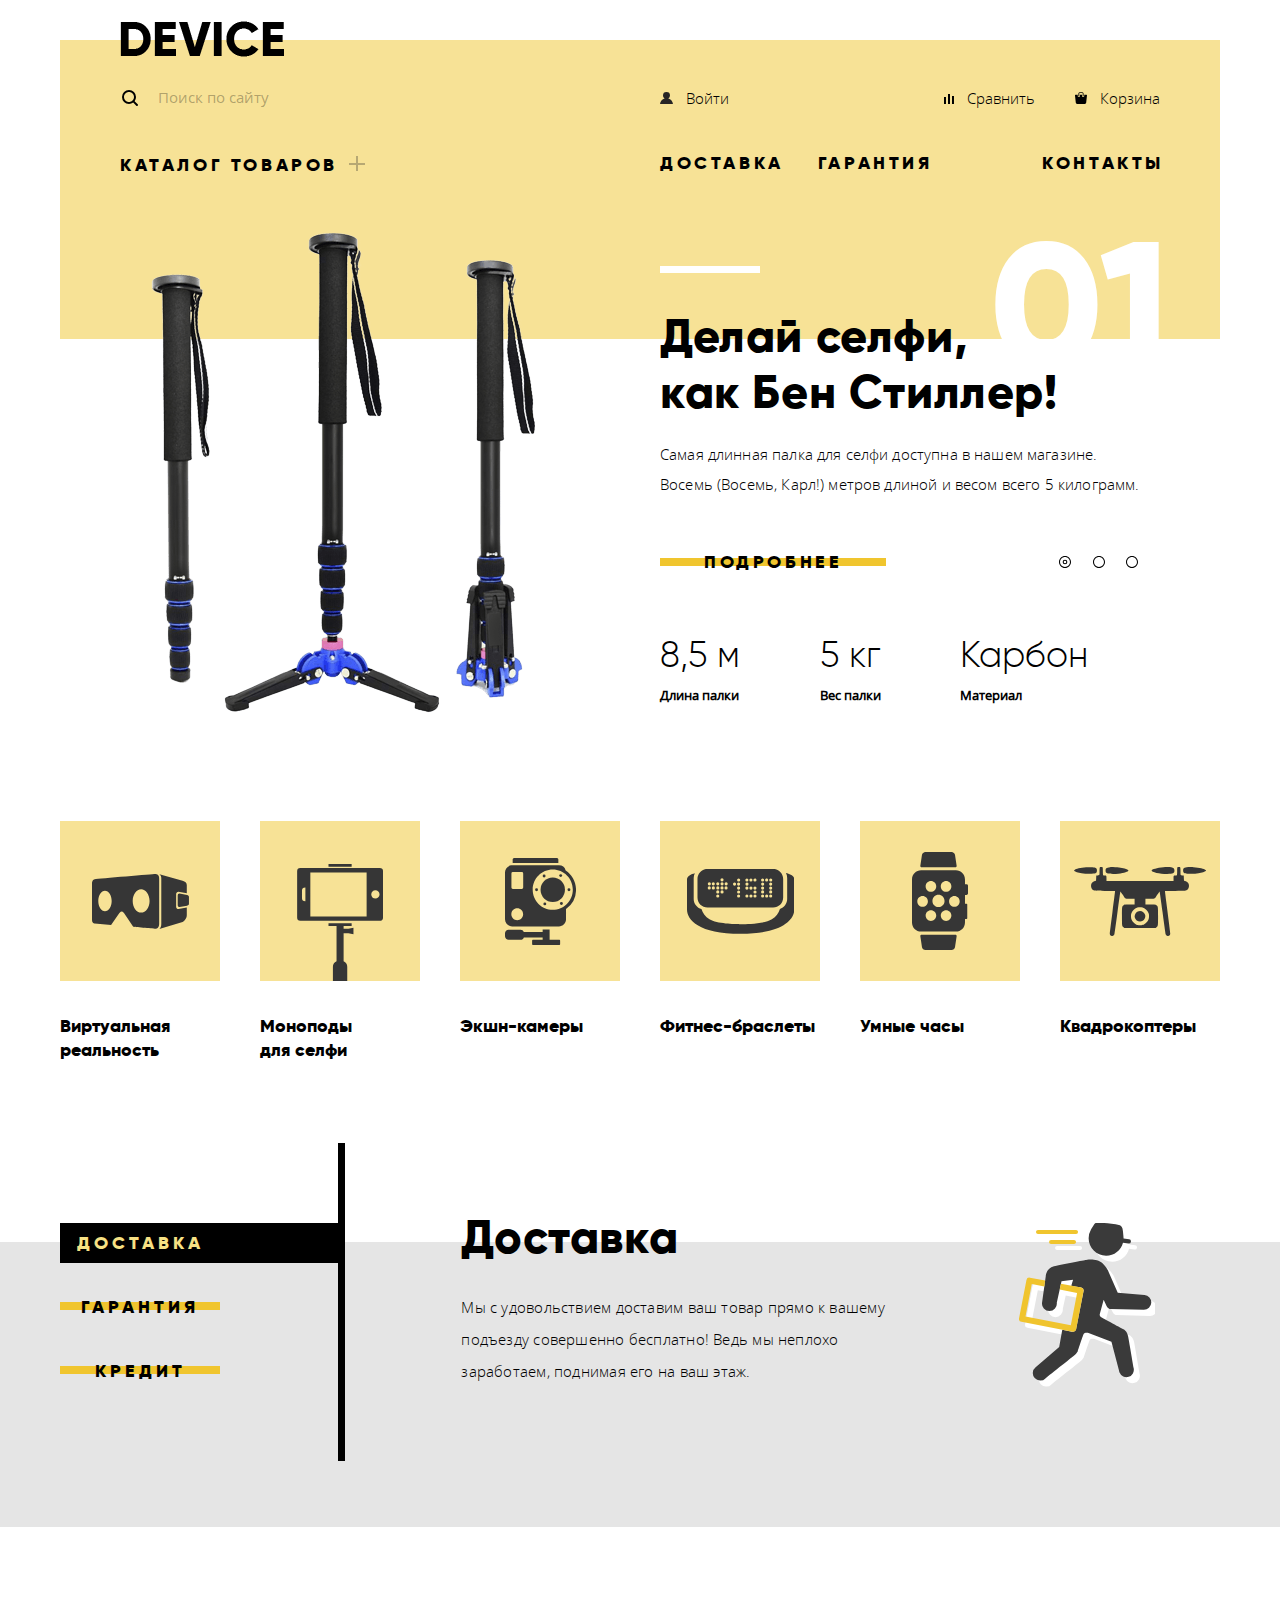
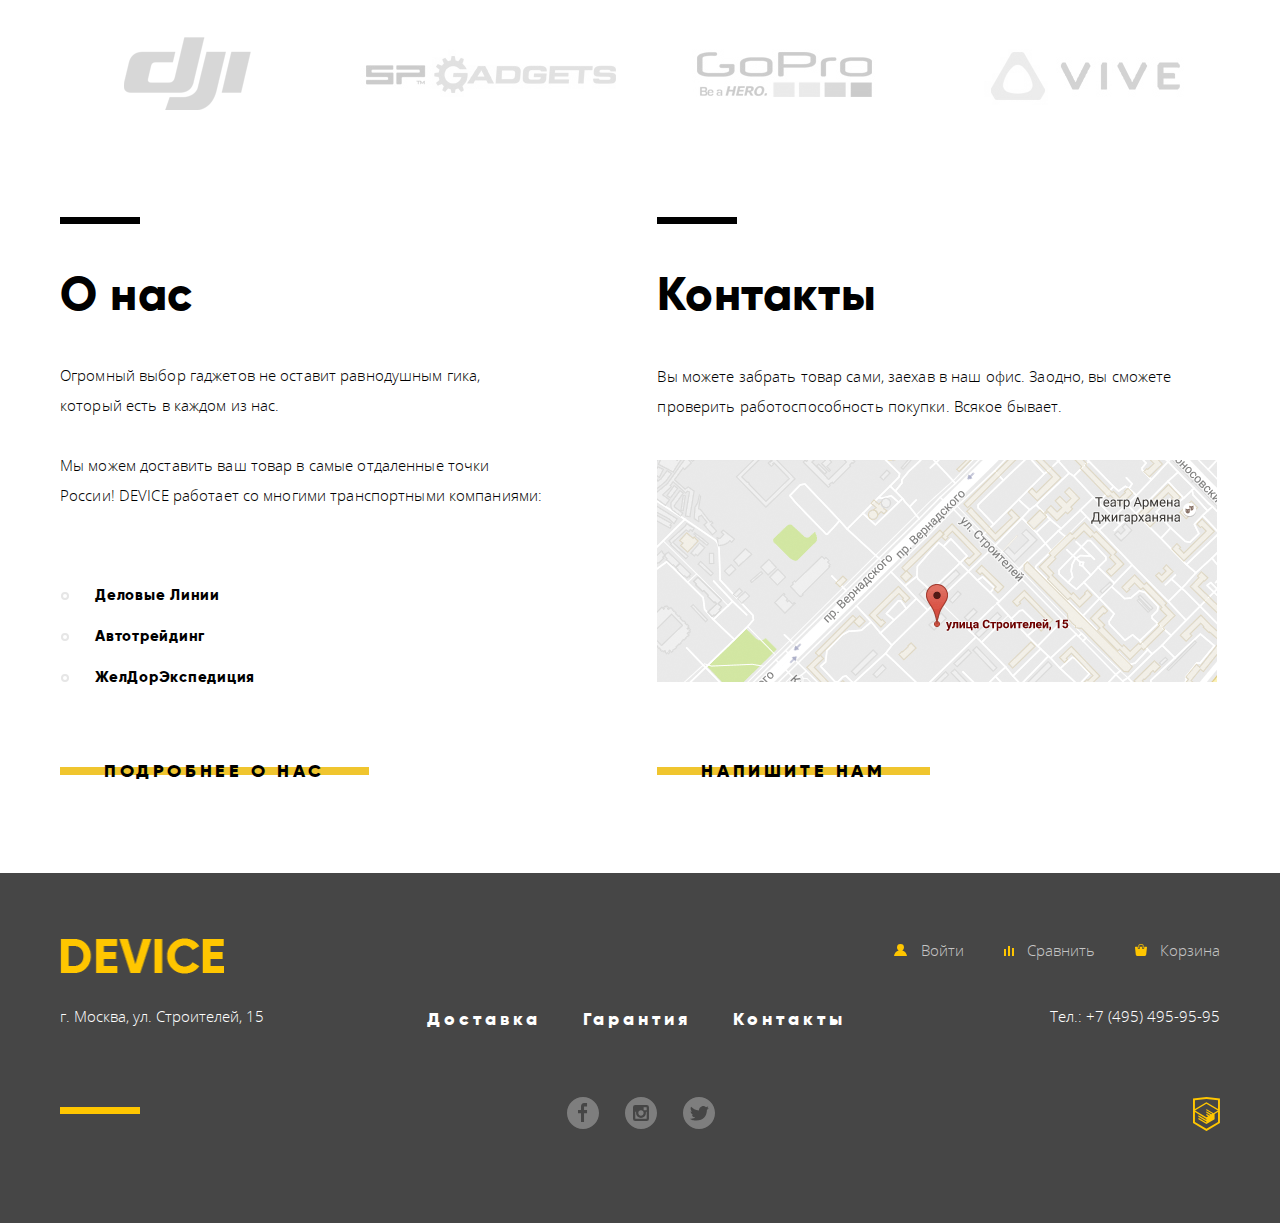
==== commit 9341140d: "Правки" ====
--- a/index.html
+++ b/index.html
@@ -160,7 +160,7 @@
 
             <p class="promo-slider__lead">Худеем<br> правильно!</p>
 
-            <p class="promo-slider__description">Мотивирующие фитнес-браслеты помогут найти в себе силы не пропускать занятия и соблюдать диету.</p>
+            <p class="promo-slider__description">Мотивирующие фитнес-браслеты помогут найти в себе силы не&nbsp;пропускать занятия и соблюдать диету.</p>
 
             <!-- SLIDE LINK -->
             <a href="" class="promo-slider__link btn">Подробнее</a>
--- a/css/main.css
+++ b/css/main.css
@@ -640,7 +640,20 @@
 .promo-slider__content {
   position: relative;
   width: 48%;
-  padding-right: 60px;
+  padding-right: 54px;
+}
+
+.promo-slider__content::before {
+  content: "";
+
+  position: absolute;
+  width: 100px;
+  height: 7px;
+  top: 5px;
+  left: 0;
+
+
+  background-color: rgb(255, 255, 255);
 }
 
 .promo-slider__lead {
@@ -657,7 +670,7 @@
 .promo-slider__description {
   margin-top: 19px;
   margin-bottom: 37px;
-  padding-right: 15px;
+  padding-right: 20px;
 
   font-family: "Open Sans", Arial, sans-serif;
   font-weight: 300;
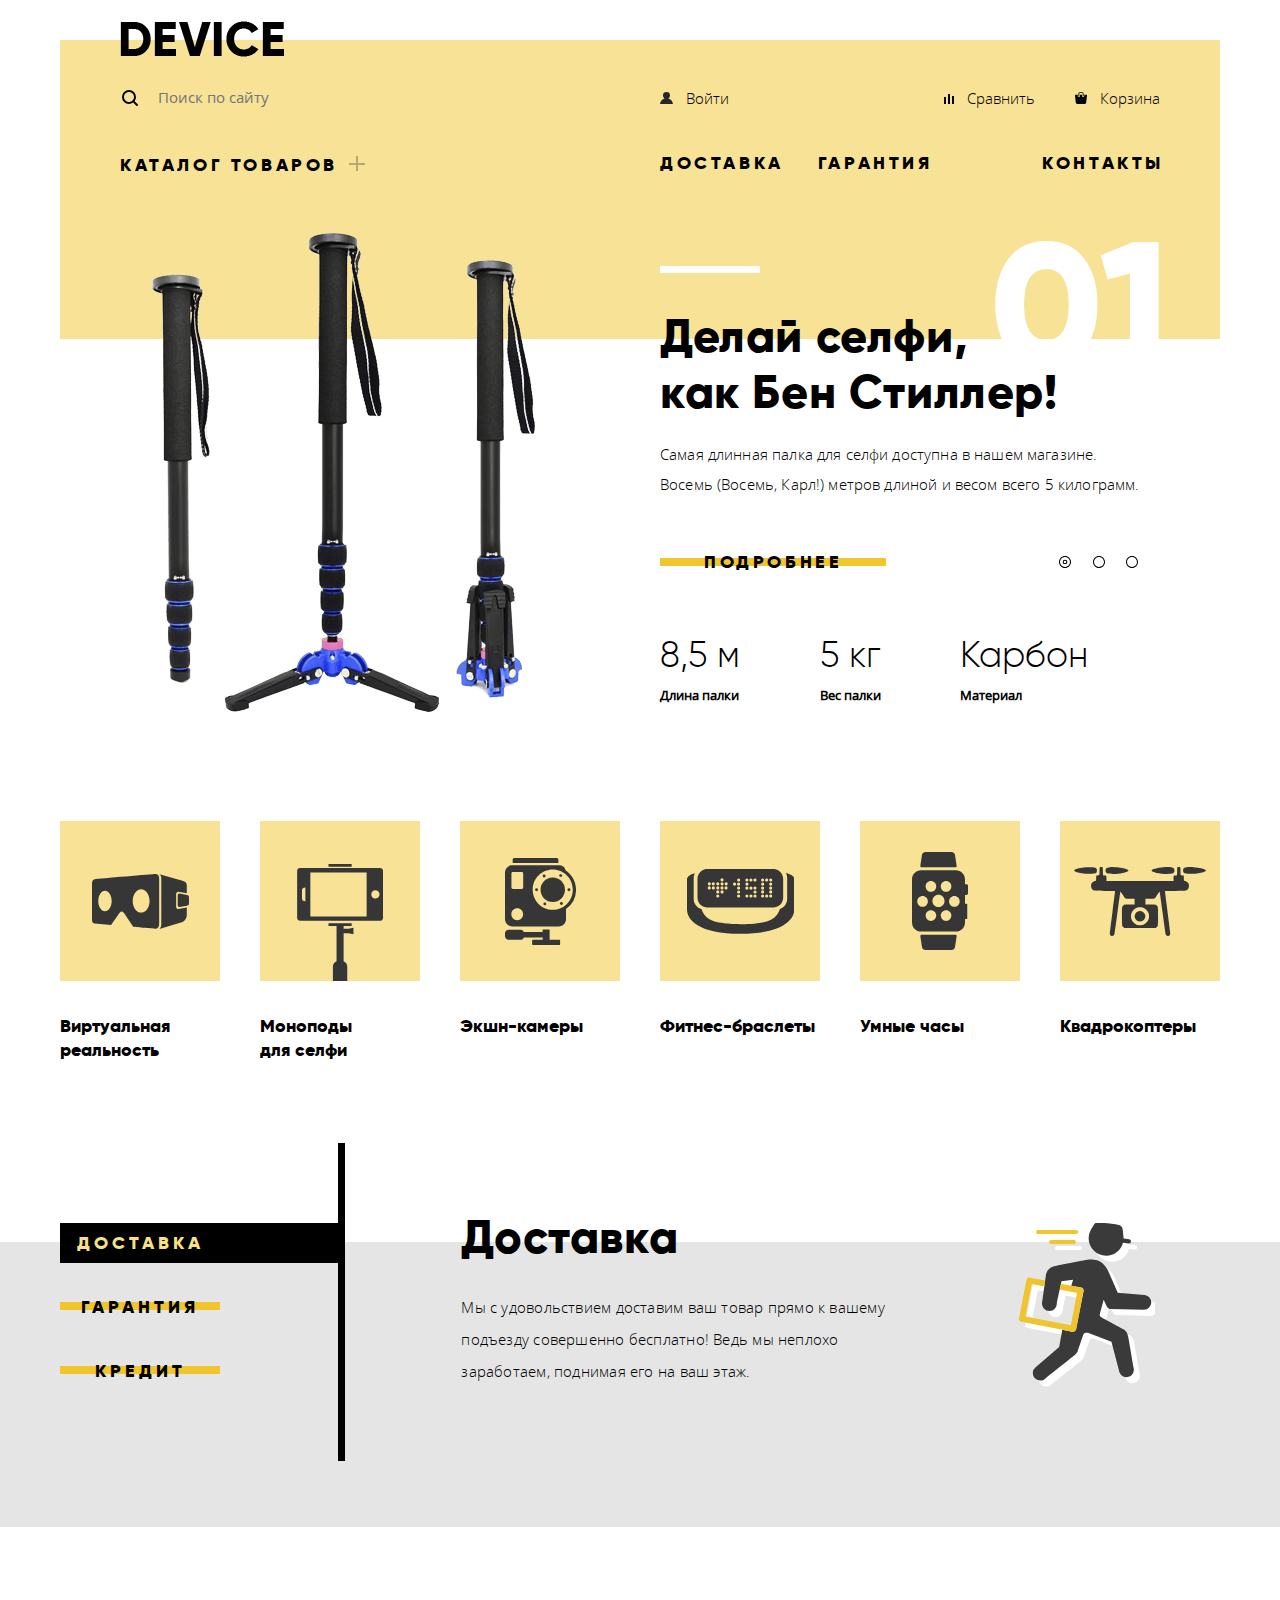
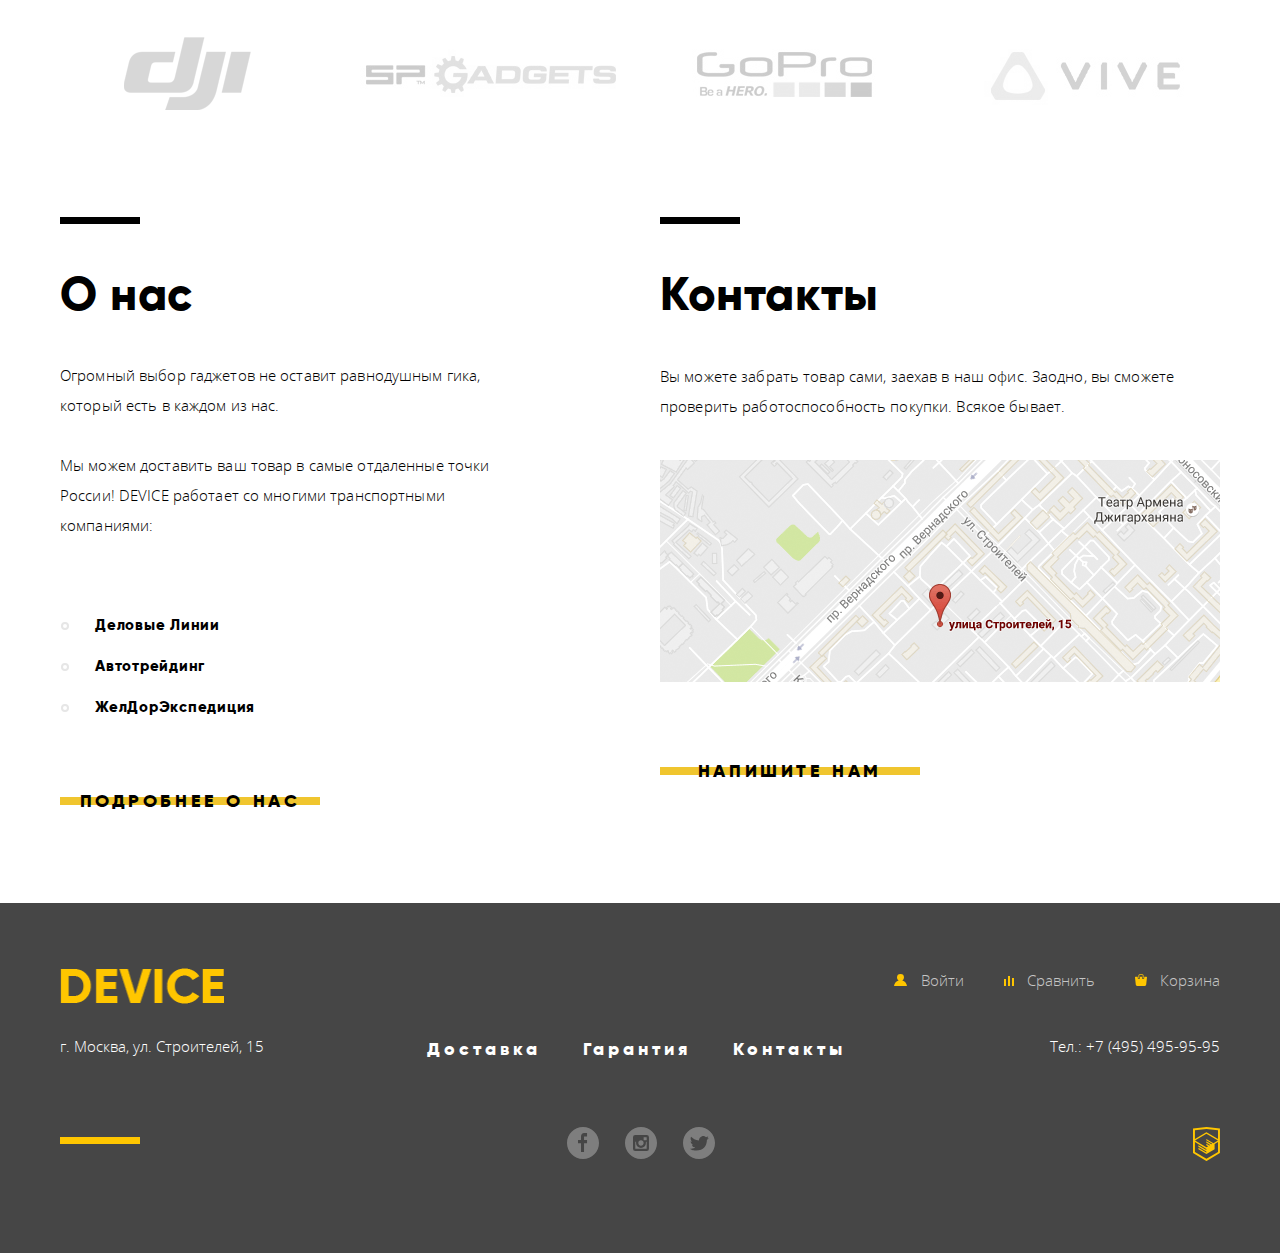
==== commit 0666665f: "Правки после первой проверки" ====
--- a/index.html
+++ b/index.html
@@ -9,7 +9,7 @@
   <link rel="stylesheet" href="css/main.css">
 </head>
 
-<body>
+<body class="main-page">
 
   <!-- HEADER -->
   <header class="main-header">
@@ -23,7 +23,7 @@
 
       <!-- MAIN NAV -->
       <!-- USER SEARCH -->
-      <form class="main-header__user-action-form user-action-form">
+      <form method="get" action="https://echo.htmlacademy.ru" class="main-header__user-action-form user-action-form">
         <label for="user-search" class="visually-hidden">Поиск по сайту</label>
         <input type="search" name="user-search" class="user-action-form__user-search" id="user-search" placeholder="Поиск по сайту">
         <button type="submit" class="user-action-form__btn">Найти</button>
@@ -416,7 +416,7 @@
 
         </ul>
 
-        <a href="#" class="info-about-us__link btn">Подробнее о нас</a>
+        <a href="#" class="info-about-us__link btn btn_fix-width">Подробнее о нас</a>
 
       </section>
 
@@ -429,12 +429,12 @@
 
         <a href="#" class="contacts__maps-link" id="maps-modal-link"><img class="contacts__maps-img" width="560" height="222" src="img/map.png" alt="Карта"></a>
 
-        <a href="#" class="contacts__link btn" id="write-us-modal-show">Напишите нам</a>
+        <a href="#" class="contacts__link btn btn_fix-width" id="write-us-modal-show">Напишите нам</a>
 
         <!-- WRITE US MODAL -->
         <div class="modal-write-us modal bounce" id="write-us-modal">
 
-          <form action="" class="modal-form" method="post">
+          <form action="https://echo.htmlacademy.ru" class="modal-form" method="post">
 
             <div class="modal-form__container">
 
@@ -472,7 +472,7 @@
 
         <!-- MAP -->
         <div class="yandex-map-modal modal bounce" id="maps-modal">
-          <iframe src="https://yandex.ru/map-widget/v1/-/CBew6ZwzPA" width="960" height="559" frameborder="0"></iframe>
+          <iframe src="https://yandex.ru/map-widget/v1/-/CBew6ZwzPA" width="960" height="559"></iframe>
 
           <!-- CLOSE BUTTON -->
           <button class="modal__close" id="maps-modal-close" type="button"></button>
--- a/css/main.css
+++ b/css/main.css
@@ -48,6 +48,12 @@
   line-height: 24px;
   color: rgb(0, 0, 0);
 }
+
+.main-page,
+.catalog-page {
+  min-width: 1160px;
+}
+
 
 a {
   text-decoration: none;
@@ -84,6 +90,12 @@
   letter-spacing: 3.6px;
   text-transform: uppercase;
   vertical-align: baseline;
+}
+
+.btn_fix-width {
+    width: 260px;
+    padding: 14px 0;
+    text-align: center;
 }
 
 .btn::before {
@@ -250,6 +262,7 @@
   padding: 14px 19px;
   padding-top: 12px;
   margin-left: -5px;
+  vertical-align: baseline;
 
   background-color: transparent;
   border: 2px solid rgba(0, 0, 0, 0);
@@ -271,14 +284,20 @@
   border-bottom: 2px solid rgba(0, 0, 0, 0);
 }
 
-.user-action-form__user-search::-webkit-input-placeholder {
-  color: rgba(0, 0, 0, 0.3);
-}
-
+.user-action-form__user-search::-webkit-input-placeholder,
+.user-action-form__user-search::-ms-input-placeholder,
+.user-action-form__user-search::placeholder,
+.user-action-form__user-search::-ms-input-placeholder,
+.user-action-form__user-search:-ms-input-placeholder,
 .user-action-form__user-search:-ms-input-placeholder {
   color: rgba(0, 0, 0, 0.3);
 }
 
+/*
+.user-action-form__user-search:-ms-input-placeholder {
+  color: rgba(0, 0, 0, 0.3);
+}
+
 .user-action-form__user-search::-ms-input-placeholder {
   color: rgba(0, 0, 0, 0.3);
 }
@@ -294,15 +313,22 @@
 .user-action-form__user-search:-ms-input-placeholder {
   color: rgba(0, 0, 0, 0.3);
 }
-
-.user-action-form__user-search:hover::-webkit-input-placeholder {
-  color: rgba(0, 0, 0, 0.6);
-}
-
+*/
+
+.user-action-form__user-search:hover::-webkit-input-placeholder,
+.user-action-form__user-search:hover:-ms-input-placeholder,
+.user-action-form__user-search:hover::-ms-input-placeholder,
+.user-action-form__user-search:hover::placeholder,
+.user-action-form__user-search:hover::-ms-input-placeholder,
 .user-action-form__user-search:hover:-ms-input-placeholder {
   color: rgba(0, 0, 0, 0.6);
 }
 
+/*
+.user-action-form__user-search:hover:-ms-input-placeholder {
+  color: rgba(0, 0, 0, 0.6);
+}
+
 .user-action-form__user-search:hover::-ms-input-placeholder {
   color: rgba(0, 0, 0, 0.6);
 }
@@ -318,6 +344,7 @@
 .user-action-form__user-search:hover:-ms-input-placeholder {
   color: rgba(0, 0, 0, 0.6);
 }
+*/
 
 .user-action-form__user-search:focus {
   opacity: 1;
@@ -337,6 +364,8 @@
 
 .user-action-form__btn:hover,
 .user-action-form__btn:focus {
+  display: inline-block;
+
   color: rgb(233, 233, 233);
 
   background-color: rgb(0, 0, 0);
@@ -346,10 +375,6 @@
   color: rgb(106, 106, 106);
 
   background-color: rgb(0, 0, 0);
-
-  outline: inherit;
-
-  visibility: visible;
 }
 
 /* ----- USER-ACTION & SITE-NAV ----- */
@@ -1701,7 +1726,7 @@
 }
 
 .purchase-details__description {
-  padding-right: 334px;
+  padding-right: 330px;
   margin-top: 0;
 
   font-family: "Open Sans", Arial, sans-serif;
@@ -1946,8 +1971,8 @@
 .info-about-us {
   position: relative;
   padding-top: 58px;
-  padding-right: 115px;
-  width: 51.5%;
+  padding-right: 100px;
+  width: 50%;
 }
 
 .info-about-us::before {
@@ -2025,7 +2050,8 @@
 
 .contacts {
   position: relative;
-  width: 48.5%;
+  width: 50%;
+  padding-left: 20px;
   padding-top: 58px;
 }
 
@@ -2036,7 +2062,7 @@
   width: 80px;
   height: 7px;
   top: 5px;
-  left: 0;
+  left: 20px;
 
   background-color: rgb(0, 0, 0);
 }
@@ -2286,6 +2312,10 @@
   box-shadow: 0px 1px 15px 10px rgba(0, 0, 0, 0.2);
 }
 
+.yandex-map-modal iframe {
+  border: none;
+}
+
 
 
 
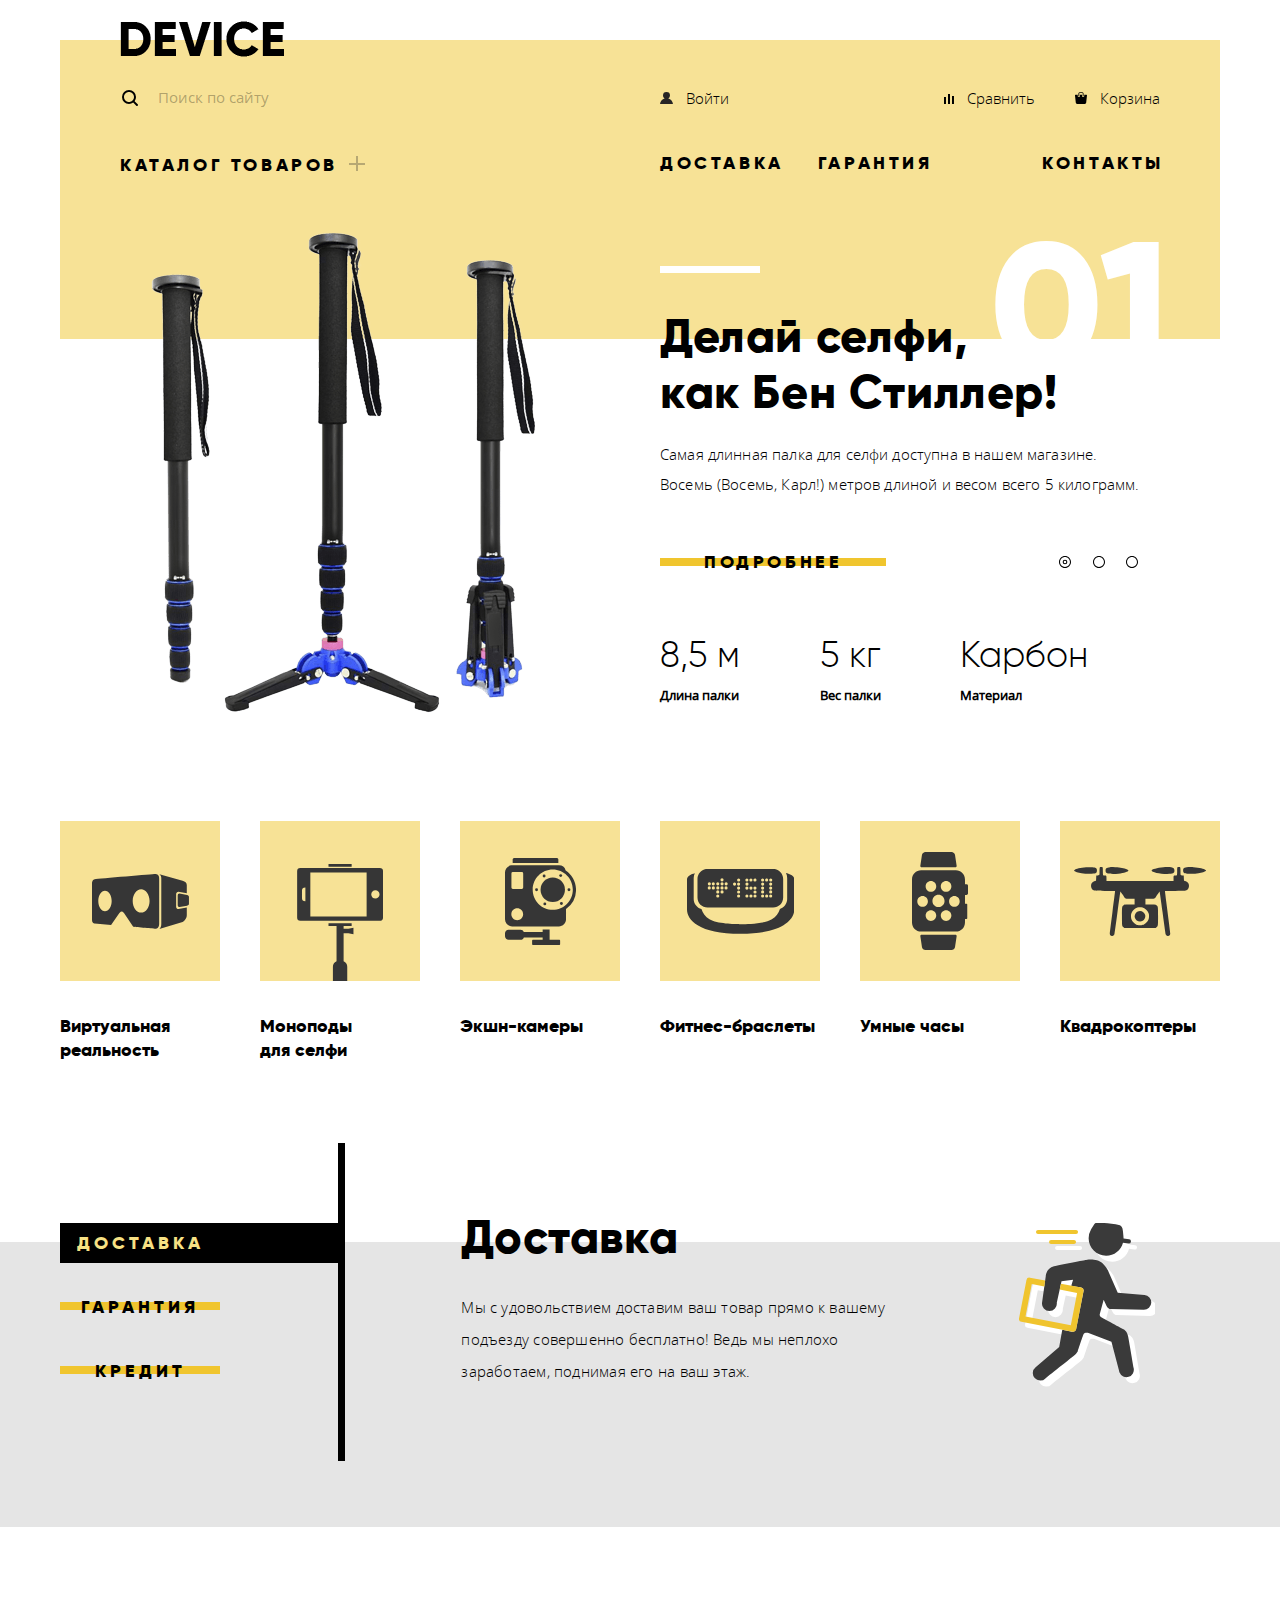
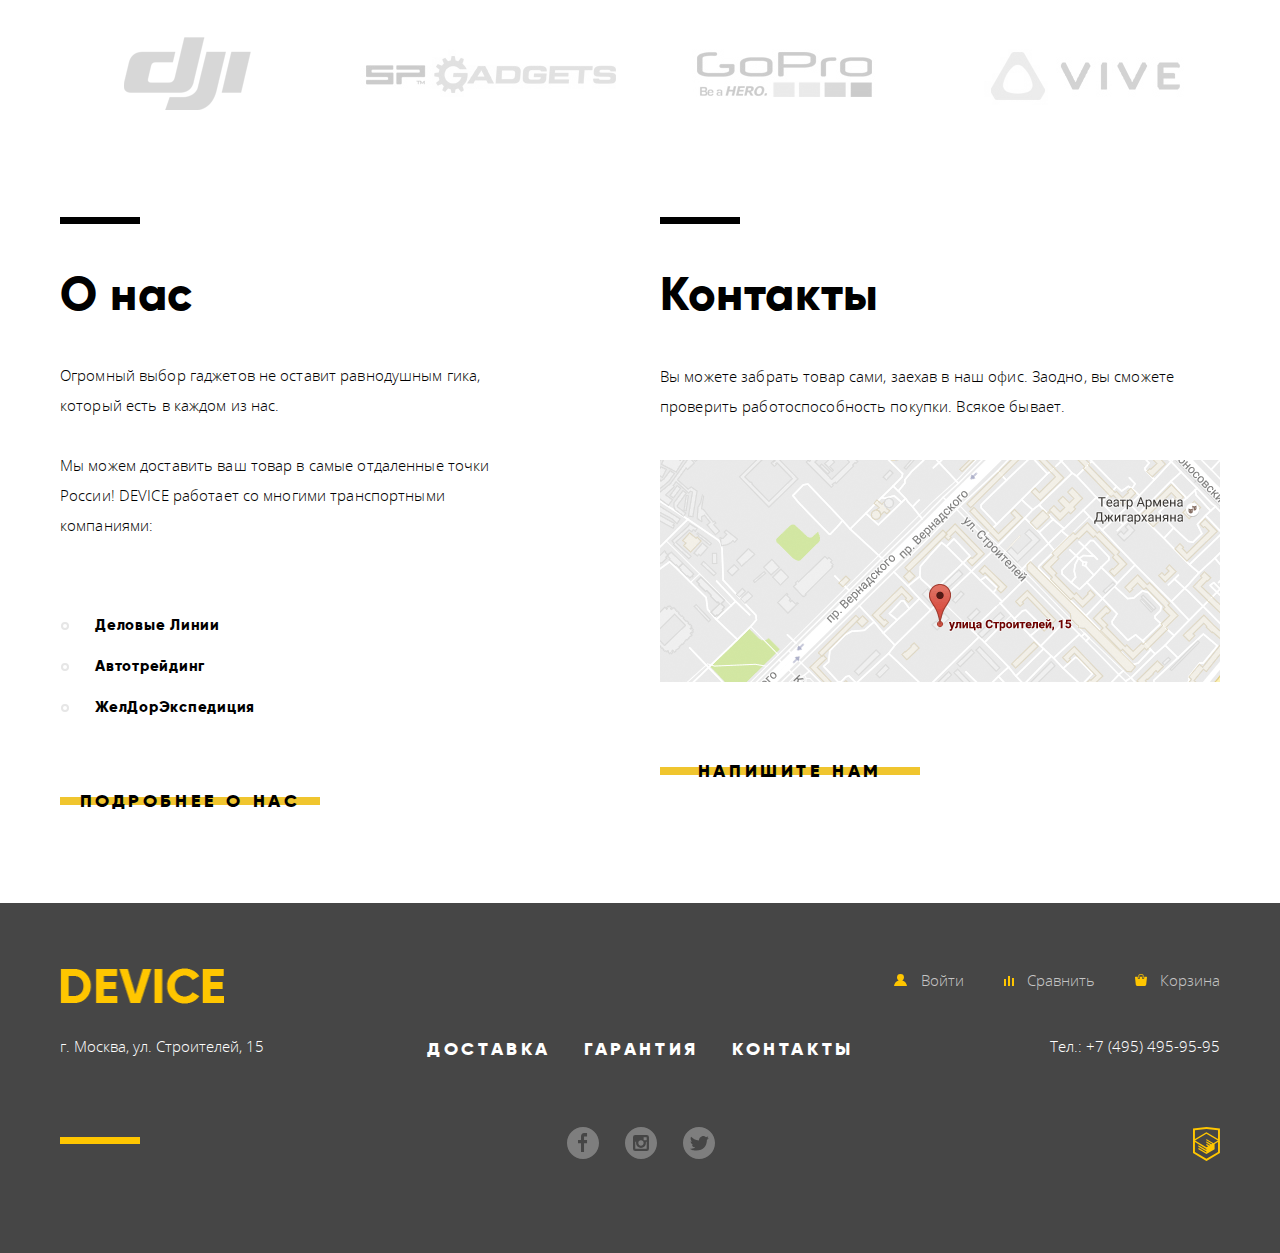
==== commit 5d6b875a: "Сделал минификацию" ====
--- a/index.html
+++ b/index.html
@@ -6,7 +6,7 @@
   <meta name="format-detection" content="telephone=no">
   <title>HTML Academy: Девайс</title>
   <link rel="stylesheet" href="css/normalize.css">
-  <link rel="stylesheet" href="css/main.css">
+  <link rel="stylesheet" href="css/main.min.css">
 </head>
 
 <body class="main-page">
@@ -552,7 +552,7 @@
 
   </footer>
 
-  <script src="js/main.js"></script>
+  <script src="js/main.min.js"></script>
 
 </body>
 
--- a/css/main.min.css
+++ b/css/main.min.css
@@ -0,0 +1 @@
+@-webkit-keyframes bounce{0%,60%,75%,90%,to{-webkit-animation-timing-function:cubic-bezier(.215,.61,.355,1);animation-timing-function:cubic-bezier(.215,.61,.355,1)}0%{opacity:0;-webkit-transform:translate3d(0,-3000px,0);transform:translate3d(0,-3000px,0)}60%{opacity:1;-webkit-transform:translate3d(0,25px,0);transform:translate3d(0,25px,0)}75%{-webkit-transform:translate3d(0,-10px,0);transform:translate3d(0,-10px,0)}90%{-webkit-transform:translate3d(0,5px,0);transform:translate3d(0,5px,0)}to{-webkit-transform:none;transform:none}}@keyframes bounce{0%,60%,75%,90%,to{-webkit-animation-timing-function:cubic-bezier(.215,.61,.355,1);animation-timing-function:cubic-bezier(.215,.61,.355,1)}0%{opacity:0;-webkit-transform:translate3d(0,-3000px,0);transform:translate3d(0,-3000px,0)}60%{opacity:1;-webkit-transform:translate3d(0,25px,0);transform:translate3d(0,25px,0)}75%{-webkit-transform:translate3d(0,-10px,0);transform:translate3d(0,-10px,0)}90%{-webkit-transform:translate3d(0,5px,0);transform:translate3d(0,5px,0)}to{-webkit-transform:none;transform:none}}@font-face{font-family:"Gilroy";src:url(../fonts/gilroyextrabold.woff) format("woff"),url(../fonts/gilroyextrabold.woff2) format("woff2");font-weight:700;font-style:normal}@font-face{font-family:"Gilroy";src:url(../fonts/gilroylight.woff) format("woff"),url(../fonts/gilroylight.woff2) format("woff2");font-weight:300;font-style:normal}@font-face{font-family:"Open Sans";src:url(../fonts/opensans.woff) format("woff"),url(../fonts/opensans.woff2) format("woff2");font-weight:400;font-style:normal}@font-face{font-family:"Open Sans";src:url(../fonts/opensanslight.woff) format("woff"),url(../fonts/opensanslight.woff2) format("woff2");font-weight:300;font-style:normal}body{margin:0;padding:0;font-family:"Gilroy",Arial,sans-serif;font-weight:700;font-size:15px;line-height:24px;color:#000}.catalog-page,.main-page{min-width:1160px}a{text-decoration:none}.visually-hidden,input[type=checkbox].visually-hidden,input[type=radio].visually-hidden{position:absolute;width:1px;height:1px;margin:-1px;padding:0;border:0;white-space:nowrap;-webkit-clip-path:inset(100%);clip-path:inset(100%);clip:rect(0 0 0 0);overflow:hidden}.btn{display:inline-block;position:relative;padding:14px 44px;font-size:18px;line-height:24px;letter-spacing:3.6px;text-transform:uppercase;vertical-align:baseline}.btn_fix-width{width:260px;padding:14px 0;text-align:center}.btn::before{display:block;position:absolute;top:22px;left:0;content:"";height:8px;width:100%;z-index:-1;-webkit-transition:top .3s,height .3s;-o-transition:top .3s,height .3s;transition:top .3s,height .3s;background-color:#f0c52e}.btn:hover::before{top:0;height:100%;-webkit-transition:.3s;-o-transition:.3s;transition:.3s}.btn,.contacts__link,.nfo-about-us a,.promo-slider__content a,.site-nav a,.user-action a{color:#000}.btn:active,.contacts__link:active,.info-about-us a:active,.promo-slider__content a:active{color:rgba(0,0,0,.3)}*,* after,* before{-webkit-box-sizing:inherit;box-sizing:inherit}html{-webkit-box-sizing:border-box;box-sizing:border-box}.content-box-component{-webkit-box-sizing:content-box;box-sizing:content-box}.container{position:relative;width:1160px;margin:auto}.container_flex{display:-webkit-box;display:-ms-flexbox;display:flex;-webkit-box-orient:horizontal;-webkit-box-direction:normal;-ms-flex-direction:row;flex-direction:row}.main-header{position:relative;margin-top:40px}.catalog-page .main-header{margin-bottom:38px}.main-header .container{display:-webkit-box;display:-ms-flexbox;display:flex;-webkit-box-orient:horizontal;-webkit-box-direction:normal;-ms-flex-direction:row;flex-direction:row;-ms-flex-wrap:wrap;flex-wrap:wrap;padding:43px 60px 155px;min-height:299px;background-color:#f7e296}.catalog-page .main-header__container{min-height:185px;padding-bottom:41px}.main-header__logo{position:absolute;top:-19px;left:60px}.form-filters__color label:focus::before,.form-filters__color label:hover::before,.logo:focus,.logo:hover{opacity:.6}.logo:active{opacity:.3}.site-nav,.user-action{padding:0}.catalog,.site-nav,.user-action{margin:0;list-style:none}.catalog__list,.sub-catalog{padding:0;margin:0;list-style:none}.user-action-form{margin-top:-8px}.main-header__user-action-form{width:50%;margin-right:20px}.user-action-form__btn{display:none;padding:12px 19px 14px;margin-left:-5px;vertical-align:baseline;background-color:transparent;border:2px solid transparent}.user-action-form__user-search{padding-left:38px;width:355px;min-height:48px;color:#000;background-color:transparent;background-image:url(../img/search.svg);background-repeat:no-repeat;background-position:2px 15px;border:0;border-bottom:2px solid transparent}.user-action-form__user-search::-webkit-input-placeholder{color:rgba(0,0,0,.3)}.user-action-form__user-search::placeholder{color:rgba(0,0,0,.3)}.user-action-form__user-search:-ms-input-placeholder,.user-action-form__user-search::-ms-input-placeholder{color:rgba(0,0,0,.3)}.user-action-form__user-search:hover::-webkit-input-placeholder{color:rgba(0,0,0,.6)}.user-action-form__user-search:hover::placeholder{color:rgba(0,0,0,.6)}.user-action-form__user-search:hover:-ms-input-placeholder,.user-action-form__user-search:hover::-ms-input-placeholder{color:rgba(0,0,0,.6)}.user-action-form__user-search:focus{opacity:1;outline:inherit;border-bottom:2px solid #000}.user-action-form__user-search:focus+.user-action-form__btn{display:inline-block;vertical-align:baseline;border:2px solid #000}.user-action-form__btn:focus,.user-action-form__btn:hover{display:inline-block;color:#e9e9e9;background-color:#000}.user-action-form__btn:active{color:#6a6a6a;background-color:#000}.catalog,.user-action,.user-action-form{font-family:"Open Sans",Arial,sans-serif;font-weight:300}.user-action,.user-action-form{line-height:30px}.main-header__user-action{-webkit-box-flex:1;-ms-flex-positive:1;flex-grow:1}.user-action{display:-webkit-box;display:-ms-flexbox;display:flex;-webkit-box-orient:horizontal;-webkit-box-direction:normal;-ms-flex-direction:row;flex-direction:row;-ms-flex-wrap:wrap;flex-wrap:wrap}.user-action__item:first-child{-webkit-box-flex:1;-ms-flex-positive:1;flex-grow:1;margin-left:0}.user-action__item{margin-left:40px}.user-action__logout{margin-left:0;-webkit-box-flex:1;-ms-flex-positive:1;flex-grow:1}.user-action__account-link::before,.user-action__cart-link::before,.user-action__compare-link::before,.user-action__login-link::before{display:inline-block;content:"";width:13px;height:12px;margin-right:13px;vertical-align:baseline;background-image:url(../img/user.svg);background-position:0;background-repeat:no-repeat}.user-action__cart-link::before,.user-action__compare-link::before{width:10px;height:10px;background-image:url(../img/compare.svg)}.user-action__cart-link::before{width:12px;height:12px;background-image:url(../img/cart.svg)}.main-header__site-nav{margin-top:20px;width:100%}.site-nav{display:-webkit-box;display:-ms-flexbox;display:flex;-webkit-box-orient:horizontal;-webkit-box-direction:normal;-ms-flex-direction:row;flex-direction:row;letter-spacing:3.6px}.site-nav__item:first-child{width:50%;margin-right:20px}.site-nav__item:first-child .site-nav__link::after{display:inline-block;content:"";width:20px;height:20px;margin-left:11px;vertical-align:baseline;background-image:url(../img/plus.svg);background-repeat:no-repeat;background-position:0 5px;opacity:.3}.site-nav__item{position:relative;margin-right:34px;font-size:18px;text-transform:uppercase}.site-nav__item:last-child{-webkit-box-flex:1;-ms-flex-positive:1;flex-grow:1;margin-right:-4px;text-align:right}.site-nav a:focus,.site-nav a:hover,.user-action a:focus,.user-action a:hover{color:rgba(0,0,0,.6)}.site-nav a:active,.user-action a:active{color:rgba(0,0,0,.3)}.catalog{display:-webkit-box;display:-ms-flexbox;display:flex;-webkit-box-orient:horizontal;-webkit-box-direction:normal;-ms-flex-direction:row;flex-direction:row;visibility:hidden;position:absolute;top:20px;left:-60px;width:1160px;line-height:36px;font-size:15px;text-transform:none;letter-spacing:normal;padding:19px 0 41px 60px;z-index:2;background-color:#f7e296}.catalog:hover,.site-nav__link:focus+.catalog,.site-nav__link:hover+.catalog{visibility:visible}.catalog>.catalog__item{margin-right:62px}.catalog>.catalog__item:last-child{padding-left:15px}.promo-slider{position:relative;margin-bottom:10px;min-height:472px}.promo-slider>.container{min-height:465px}#promo-slide-1 .promo-slider__img{margin-left:91px;margin-top:-32px}#promo-slide-2 .promo-slider__img{margin-left:116px;margin-top:-20px}#promo-slide-3 .promo-slider__img{margin-left:31px;margin-top:31px}.promo-slider__item{display:none;position:relative;top:-78px;left:0}.promo-slider__item .container{width:50%;margin:0 20px 0 0}.promo-slider__content{position:relative;width:48%;padding-right:54px}.promo-slider__content::before{content:"";position:absolute;width:100px;height:7px;top:5px;left:0;background-color:#fff}.promo-slider__lead{margin-top:47px;margin-bottom:0;position:relative;z-index:1;font-size:47px;line-height:56px;letter-spacing:.6px}.promo-slider__description{margin-top:19px;margin-bottom:37px;padding-right:20px;font-family:"Open Sans",Arial,sans-serif;font-weight:300;line-height:30px;letter-spacing:.15px}.promo-slider__advantage,.promo-slider__advantage .container{display:-webkit-box;display:-ms-flexbox;display:flex;-webkit-box-orient:horizontal;-webkit-box-direction:normal;-ms-flex-direction:row;flex-direction:row;margin:43px 0 0}.promo-slider__advantage .container{-webkit-box-orient:vertical;-webkit-box-direction:reverse;-ms-flex-direction:column-reverse;flex-direction:column-reverse;-ms-flex-preferred-size:160px;flex-basis:160px;margin:0}.promo-slider__advantage .advantage-description__item_margin-left{margin-left:-20px}.advantage-description__definition{margin-left:0;font-family:"Gilroy",Arial,sans-serif;font-weight:300;font-size:36px;line-height:48px}.advantage-description__name{margin-top:6px;font-family:"Open Sans",Arial,sans-serif;font-size:13px;line-height:20px}.promo-slider__control{display:-webkit-box;display:-ms-flexbox;display:flex;-webkit-box-pack:justify;-ms-flex-pack:justify;justify-content:space-between;position:absolute;top:202px;right:82px;width:79px}.slider-control{list-style:none;padding:0}#promo-slide-1 .promo-slider__content::after,#promo-slide-2 .promo-slider__content::after,#promo-slide-3 .promo-slider__content::after{position:absolute;top:33px;right:46px;font-size:179px;color:#fff}#promo-slide-1 .promo-slider__content::after{content:"01"}#promo-slide-2 .promo-slider__content::after{content:"02"}#promo-slide-3 .promo-slider__content::after{content:"03"}#promo-slider-btn-1:checked~#promo-slide-1,#promo-slider-btn-2:checked~#promo-slide-2,#promo-slider-btn-3:checked~#promo-slide-3{display:-webkit-box;display:-ms-flexbox;display:flex}.slider-control__btn{display:block;width:12px;height:12px;background-image:url(../img/slider-button-empty.svg);background-repeat:no-repeat;background-position:center;background-size:cover}#promo-slider-btn-1:checked~.slider-control #promo-slider-control-btn-1,#promo-slider-btn-2:checked~.slider-control #promo-slider-control-btn-2,#promo-slider-btn-3:checked~.slider-control #promo-slider-control-btn-3{background-image:url(../img/slider-button.svg)}.product-nav{margin-bottom:180px}.product-nav__list{display:-webkit-box;display:-ms-flexbox;display:flex;-webkit-box-orient:horizontal;-webkit-box-direction:normal;-ms-flex-direction:row;flex-direction:row;padding:0;margin:0;list-style:none;font-size:18px}.product-nav__item{-webkit-box-flex:1;-ms-flex:1;flex:1;margin:0 20px}.product-nav__item:first-child{margin-left:0}.product-nav__item:last-child{margin-right:0}.product-nav__item a{display:block;width:100%;height:100%;color:#000}.product-nav__link:focus{color:rgba(0,0,0,.3)}.product-nav__link:focus .product-nav__img{opacity:.3}.product-nav__img_marg-top{margin-top:42px}.product-nav__link .container{display:-webkit-box;display:-ms-flexbox;display:flex;-webkit-box-orient:horizontal;-webkit-box-direction:normal;-ms-flex-direction:row;flex-direction:row;-webkit-box-pack:center;-ms-flex-pack:center;justify-content:center;-webkit-box-align:center;-ms-flex-align:center;align-items:center;width:100%;height:160px;background-color:rgba(240,197,46,.5)}.product-nav__link:hover .container{background-color:#f0c52e}.product-nav__heading{margin:33px 0 0;font-size:18px}.breadcrumbs-nav{margin-bottom:44px}.breadcrumbs-nav .container{padding-left:59px}.breadcrumbs-nav__current-product{margin:0 0 24px;font-size:47px;line-height:48px;letter-spacing:.6px}.breadcrumbs{display:-webkit-box;display:-ms-flexbox;display:flex;-webkit-box-orient:horizontal;-webkit-box-direction:normal;-ms-flex-direction:row;flex-direction:row;margin:0;padding-left:0;list-style:none}.breadcrumbs__item{margin:0 9px 0 0;font-family:"Open Sans",Arial,sans-serif;font-weight:300;font-size:14px}.breadcrumbs__item+.breadcrumbs__item::before{display:inline-block;content:"";width:15px;height:13px;margin-right:15px;vertical-align:baseline;background-image:url(../img/nav-arrow.svg);background-repeat:no-repeat;background-position:8px 5px}.breadcrumbs__item,.breadcrumbs__link{color:rgba(0,0,0,.3)}.breadcrumbs__link:focus,.breadcrumbs__link:hover{color:rgba(0,0,0,.6)}.breadcrumbs__link:active{color:rgba(0,0,0,.1)}.products-container__header{background-color:#ebebeb;height:71px}.products-container__header .container,.sorting{display:-webkit-box;display:-ms-flexbox;display:flex;-webkit-box-orient:horizontal;-webkit-box-direction:normal;-ms-flex-direction:row;flex-direction:row}.products-container__header .container{height:100%}.sorting{-webkit-box-align:center;-ms-flex-align:center;align-items:center;-webkit-box-flex:1;-ms-flex-positive:1;flex-grow:1}.sorting__heading{margin:0;font-size:16px;text-transform:uppercase;letter-spacing:3.6px}.sorting .sorting__heading{margin-left:72px}.content__header{position:relative}.content__header:first-child .sorting__heading{padding:25px 0 0 60px}.content__header:first-child::before{content:"";position:absolute;top:0;left:-150%;height:100%;width:150%;background-color:inherit}.sorting__list{display:-webkit-box;display:-ms-flexbox;display:flex;-webkit-box-orient:horizontal;-webkit-box-direction:normal;-ms-flex-direction:row;flex-direction:row;-webkit-box-pack:justify;-ms-flex-pack:justify;justify-content:space-between;margin:0 0 0 20px;padding:0;list-style:none}.sorting__item{margin-left:30px}.content__header:first-child{width:28.3%;background-color:#dcdcdc}.sorting__link{font-family:"Open Sans",Arial,sans-serif;font-size:14px;color:rgba(0,0,0,.3)}.sorting__link_active{color:#000}.sorting__link:focus,.sorting__link:hover{color:rgba(0,0,0,.6)}.sorting__link:active{color:#000}.sorting__icon{margin-left:auto}.sorting__icon-down-link,.sorting__icon-up-link{display:inline-block;width:11px;height:10px;vertical-align:baseline;opacity:.2}.sorting__icon_active{opacity:1}.sorting__icon-down-link,.sorting__icon-up-link{background-repeat:no-repeat;background-position:0}.sorting__icon-up-link{margin-right:16px;background-image:url(../img/icon-up-dir.svg)}.sorting__icon-down-link{background-image:url(../img/icon-down-dir.svg)}.sorting__icon-down-link:focus,.sorting__icon-down-link:hover,.sorting__icon-up-link:focus,.sorting__icon-up-link:hover{opacity:.4}.form-filters__ckeckbox:active+label::before,.form-filters__color label:active::before,.form-filters__radio:active+label::before,.sorting__icon-down-link:active,.sorting__icon-up-link:active{opacity:1}.products-container__filters{position:relative;width:28.3%;padding:69px 68px 69px 59px;z-index:0}.products-container__filters::before{content:"";position:absolute;top:0;left:-150%;height:100%;width:150%;background-color:inherit}.form-filters__item,.product-container__content .container{display:-webkit-box;display:-ms-flexbox;display:flex;-webkit-box-direction:normal}.product-container__content .container{-ms-flex-wrap:wrap;flex-wrap:wrap;-webkit-box-orient:horizontal;-ms-flex-direction:row;flex-direction:row}.filters{background-color:#eee}.form-filters__item{-webkit-box-orient:vertical;-ms-flex-direction:column;flex-direction:column;position:relative;margin:0;padding:0 0 28px;border:0}.form-filters__heading{width:100%;padding-top:13px;margin-bottom:14px;font-size:18px;border-top:2px solid #000}.form-filters__item label{display:block}.range-filter{margin-top:-25px}.range-filter__controls{position:relative}.range-filter__scale{position:relative;margin:43px 0 15px;padding:0;width:100%;height:2px;background-color:#dbdbdb}.range-filter__bar{position:absolute;top:0;left:0;width:125px;height:2px;background-color:#91c92f}.range-filter__toggle{width:22px;height:22px;border:8px solid #fff;background-color:#ababab;-webkit-box-shadow:0 2px 1px 0 #cfcfcf;box-shadow:0 2px 1px 0 #cfcfcf;border-radius:50%;cursor:pointer}.toggle-max,.toggle-min{position:absolute;top:-9px}.toggle-max:active,.toggle-min:active{-webkit-transform:scale(1.1);-ms-transform:scale(1.1);transform:scale(1.1)}.toggle-min{left:0}.toggle-max{right:66px}.range-filter input,.range-filter label{font-family:"Gilroy",Arial,sans-serif;font-weight:300;color:rgba(0,0,0,.2)}.range-filter label{display:inline-block;padding:0;margin:0;vertical-align:baseline;width:90px}.range-filter input{width:60px;background-color:transparent;border:0}.form-filters__bluetooth label,.form-filters__color label{position:relative;padding-left:39px;font-family:"Open Sans",Arial,sans-serif;font-weight:300;font-size:14px;line-height:40px}.form-filters__color label::before{-webkit-box-sizing:border-box;box-sizing:border-box;content:"";position:absolute;top:10px;left:0;height:26px;width:26px;background-image:url(../img/checkbox-off.svg);background-repeat:no-repeat;background-position:0 0}.form-filters__ckeckbox:disabled+label,.form-filters__radio:disabled+label{opacity:.25}.form-filters__ckeckbox:checked+label::before{border:0;background-image:url(../img/checkbox-on.svg)}.form-filters__bluetooth label::before{-webkit-box-sizing:border-box;box-sizing:border-box;content:"";position:absolute;top:7px;left:0;height:26px;width:26px;background-image:url(../img/radio-off.svg);background-repeat:no-repeat;background-position:0 0}.form-filters__bluetooth label:focus::before,.form-filters__bluetooth label:hover::before{opacity:.6}.form-filters__bluetooth label:active::before{opacity:1}.form-filters__radio:checked+label::before{border:0;background-image:url(../img/radio-on.svg)}.form-filters__btn{background-color:transparent;font-family:inherit;font-weight:700;border:0;padding:14px 40px}.products-cart{display:-webkit-box;display:-ms-flexbox;display:flex;-webkit-box-orient:horizontal;-webkit-box-direction:normal;-ms-flex-direction:row;flex-direction:row;-ms-flex-wrap:wrap;flex-wrap:wrap;-webkit-box-pack:justify;-ms-flex-pack:justify;justify-content:space-between;width:71.7%;padding:70px 0 75px 72px}.products-cart__item{position:relative;-ms-flex-preferred-size:360px;flex-basis:360px;margin-bottom:45px}.products-cart__new-product::after{-webkit-box-sizing:border-box;box-sizing:border-box;content:"new";position:absolute;top:29px;right:27px;width:60px;height:60px;padding-top:17px;font-size:14px;text-transform:uppercase;text-align:center;color:#d8d8d8;border:2px solid #d8d8d8;border-radius:50%}.products-cart__img{margin-bottom:25px}.products-cart__add{visibility:hidden;position:absolute;top:180px;left:80px;z-index:1}.products-cart__compare{visibility:hidden;position:absolute;top:229px;left:109px}.products-cart__item:hover .products-cart__img{opacity:.5}.products-cart__item:hover .products-cart__add,.products-cart__item:hover .products-cart__compare{visibility:visible}.products-cart__name{display:inline-block;max-width:260px;font-size:18px;color:#000;letter-spacing:.2px;vertical-align:baseline}.products-cart__price{float:right;font-family:"Gilroy",Arial,sans-serif;font-weight:300;font-size:16px;color:#464646}.products-cart__compare:hover{color:#000}.products-cart__compare{font-family:"Open Sans",Arial,sans-serif;font-weight:300;font-size:13px;line-height:20px;color:rgba(0,0,0,.5)}.products-cart__compare:focus,.products-cart__compare:hover{color:#000}.products-cart__compare:active{color:rgba(0,0,0,.2)}.pagination,.pagination__list{display:-webkit-box;display:-ms-flexbox;display:flex;-webkit-box-orient:horizontal;-webkit-box-direction:normal;-ms-flex-direction:row;flex-direction:row;-webkit-box-pack:justify;-ms-flex-pack:justify;justify-content:space-between}.pagination{-webkit-box-align:center;-ms-flex-align:center;align-items:center;width:100%;height:70px;margin-top:-9px;background-color:#ebebeb}.pagination__list{list-style:none}.pagination__list .list__item{margin-right:32px}.pagination__back,.pagination__next{font-size:16px;letter-spacing:4px;text-transform:uppercase;color:#000;text-align:center;height:100%;padding:22px 26px}.pagination__back:focus,.pagination__back:hover,.pagination__next:focus,.pagination__next:hover{background-color:#d9d9d9}.pagination__back:active,.pagination__item,.pagination__next:active{color:rgba(0,0,0,.3)}.pagination__item{font-size:16px}.pagination__item:hover{color:rgba(0,0,0,.6)}.pagination__item:active,.pagination__item_active{font-size:16px;color:#000}.purchase-details{min-height:285px;margin-bottom:98px;background-color:#e5e5e5}.purchase-details .container{display:-webkit-box;display:-ms-flexbox;display:flex;-webkit-box-orient:horizontal;-webkit-box-direction:reverse;-ms-flex-direction:row-reverse;flex-direction:row-reverse;position:relative;top:-104px;left:0}.purchase-details__credit,.purchase-details__delivery,.purchase-details__warranty{display:none;padding-left:116px;padding-top:75px;width:75.4%}.purchase-details__delivery::after{content:"";position:absolute;width:136px;height:164px;top:85px;right:65px;background-image:url(../img/delivery.svg)}.purchase-details__credit::after,.purchase-details__warranty::after{content:"";position:absolute;width:171px;height:194px;top:61px;right:45px;background-image:url(../img/warranty.svg)}.purchase-details__credit::after{width:156px;height:186px;background-image:url(../img/credit.svg)}.purchase-details__heading{margin-top:0;margin-bottom:30px;font-size:47px;line-height:48px;letter-spacing:.6px}.purchase-details__description{padding-right:330px;margin-top:0;font-family:"Open Sans",Arial,sans-serif;font-weight:300;line-height:32px;letter-spacing:.22px}.purchase-details__control{position:relative;margin:0;padding-top:85px;width:24.6%}.purchase-details__control::after{content:"";position:absolute;top:5px;right:0;width:7px;height:318px;background-color:#000}.slider-control__btn-text{display:block;position:relative;width:160px;padding:8px 0;margin-bottom:24px;z-index:1;font-size:18px;letter-spacing:4px;text-transform:uppercase;text-align:center}.slider-control__btn-text.btn::before{top:15px;width:100%}.slider-control__btn-text.btn:hover::before{top:0}.slider-control__btn-text:active{color:#000}#purchase-details-btn-1:checked~.slider-control #purchase-details-control-1,#purchase-details-btn-2:checked~.slider-control #purchase-details-control-2,#purchase-details-btn-3:checked~.slider-control #purchase-details-control-3{color:#f7e184;background-color:#000}#purchase-details-btn-1:checked~.slider-control #purchase-details-control-1.btn::before,#purchase-details-btn-2:checked~.slider-control #purchase-details-control-2.btn::before,#purchase-details-btn-3:checked~.slider-control #purchase-details-control-3.btn::before{top:0;width:280px;height:100%;background-color:#000;-webkit-transition:0s;-o-transition:0s;transition:0s}#purchase-details-btn-1:checked~#delivery,#purchase-details-btn-2:checked~#warranty,#purchase-details-btn-3:checked~#credit{display:block}.brands-logotypes{margin-bottom:80px}.brands-logotypes__list{display:-webkit-box;display:-ms-flexbox;display:flex;-webkit-box-orient:horizontal;-webkit-box-direction:normal;-ms-flex-direction:row;flex-direction:row;-webkit-box-pack:justify;-ms-flex-pack:justify;justify-content:space-between;padding-left:0;margin:0;list-style:none}.brands-logotypes__link{display:block;position:relative;height:auto}.brands-logotypes__img_color_b-w{opacity:.2}.brands-logotypes__img_color_colorful{position:absolute;top:0;left:0;z-index:1;opacity:0}.brands-logotypes__img_color_b-w:hover+.brands-logotypes__img_color_colorful,.brands-logotypes__img_color_colorful:focus,.brands-logotypes__img_color_colorful:hover,.brands-logotypes__link:focus .brands-logotypes__img_color_colorful{opacity:1}.bounce{-webkit-animation-name:bounce;animation-name:bounce;-webkit-animation-duration:.75s;animation-duration:.75s}.info-about-us{position:relative;padding-top:58px;padding-right:100px;width:50%}.info-about-us::before{content:"";position:absolute;width:80px;height:7px;top:5px;left:0;background-color:#000}.info-about-us__heading{margin:0;font-size:47px;line-height:48px;letter-spacing:.6px}.info-about-us__heading+.info-about-us__description{margin-top:42px}.info-about-us__description{margin-top:30px;margin-bottom:0;font-family:"Open Sans",Arial,sans-serif;font-weight:300;line-height:30px;letter-spacing:.12px}.info-about-us__list{margin-top:73px;margin-bottom:56px;padding-left:35px;list-style:none}.list__item{position:relative;letter-spacing:.75px}.info-about-us__list .list__item::before{content:"";position:absolute;width:4px;height:4px;top:9px;left:-34px;border:2px solid #e6e6e6;border-radius:50%}.info-about-us__list .list__item:not(:last-child){margin-bottom:17px}.contacts{position:relative;width:50%;padding-left:20px;padding-top:58px}.contacts::before{content:"";position:absolute;width:80px;height:7px;top:5px;left:20px;background-color:#000}.contacts__heading{margin:0;font-size:47px;line-height:48px;letter-spacing:.6px}.contacts__description{margin-top:43px;margin-bottom:39px;font-family:"Open Sans",Arial,sans-serif;font-weight:300;line-height:30px;letter-spacing:.12px}.contacts__maps-link{display:block;margin-bottom:56px}.modal-overlay{display:none;position:fixed;top:0;left:0;width:100%;height:100%;z-index:1;background-color:rgba(0,0,0,.6)}.modal-form label{font-size:18px}.modal-form input[type=email],.modal-form input[type=text],.modal-form textarea{font-family:"Open Sans",Arial,sans-serif;color:rgba(0,0,0,.4);border:0;background-color:#eaeaea}.modal-form input[type=email]:focus,.modal-form input[type=text]:focus,.modal-form textarea:focus{color:#000;outline:3px solid #f7e296;background-color:transparent}.modal-write-us{display:none;position:fixed;top:50%;left:50%;width:960px;margin-top:-289px;margin-left:-480px;padding:95px 100px 85px;z-index:2;-webkit-box-shadow:0 1px 15px 10px rgba(0,0,0,.2);box-shadow:0 1px 15px 10px rgba(0,0,0,.2);background-color:#fff}.modal-form,.modal-form__container,.modal-form__container>.container{display:-webkit-box;display:-ms-flexbox;display:flex;-webkit-box-direction:normal}.modal-form{-ms-flex-wrap:wrap;flex-wrap:wrap;-webkit-box-pack:justify;-ms-flex-pack:justify;justify-content:space-between;-webkit-box-orient:horizontal;-ms-flex-direction:row;flex-direction:row}.modal-form__container,.modal-form__container>.container{-webkit-box-orient:vertical;-ms-flex-direction:column;flex-direction:column}.modal-form__container{-webkit-box-orient:horizontal;-ms-flex-direction:row;flex-direction:row;-webkit-box-flex:1;-ms-flex-positive:1;flex-grow:1;margin:0}.modal-form__container .container:first-child{margin-right:30px}.modal-form__user-message{width:100%}.modal-form__container .container{width:48%}.modal-form__email,.modal-form__message,.modal-form__name{margin-top:5px;margin-bottom:28px;padding:19px 20px}.modal-form__message{min-height:160px;width:100%}.modal-form__submit{background-color:transparent;border:0;font-family:inherit;font-weight:800}.modal__close{position:absolute;top:22px;right:22px;width:55px;height:55px;font-family:"Open Sans",Arial,sans-serif;font-weight:300;font-size:18px;background-color:rgba(240,197,46,.5);border:0;border-radius:50%}.modal__close:hover{background-color:#f0c52e}.modal__close:focus{background-color:rgba(240,197,46,.3)}.modal__close::after,.modal__close::before{content:"";position:absolute;top:26px;right:12px;width:30px;height:2px;background-color:#fff;-webkit-transform:rotate(45deg);-ms-transform:rotate(45deg);transform:rotate(45deg)}.modal__close::after{-webkit-transform:rotate(-45deg);-ms-transform:rotate(-45deg);transform:rotate(-45deg)}.yandex-map-modal{display:none;position:fixed;top:50%;left:50%;width:960px;height:560px;margin-top:-279px;margin-left:-480px;z-index:2;-webkit-box-shadow:0 1px 15px 10px rgba(0,0,0,.2);box-shadow:0 1px 15px 10px rgba(0,0,0,.2)}.yandex-map-modal iframe{border:0}.footer{padding:65px 0;margin-top:76px;min-height:323px;color:#fff;background-color:#464646}.catalog-page .footer{margin-top:0}.footer__item{display:-webkit-box;display:-ms-flexbox;display:flex;-webkit-box-orient:horizontal;-webkit-box-direction:normal;-ms-flex-direction:row;flex-direction:row;-ms-flex-wrap:wrap;flex-wrap:wrap;-webkit-box-pack:justify;-ms-flex-pack:justify;justify-content:space-between;margin-bottom:20px}.footer__item:last-child{margin-top:50px}.footer-nav,.footer-user-action{list-style:none}.footer-user-action{display:-webkit-box;display:-ms-flexbox;display:flex;-webkit-box-pack:justify;-ms-flex-pack:justify;justify-content:space-between;margin:0;padding-left:0}.footer-user-action__item{margin-left:40px}.catalog-page .footer-user-action__item:first-child{margin-left:0;margin-right:-19px}.footer-user-action a{font-family:"Open Sans",Arial,sans-serif;font-weight:300;color:rgba(255,255,255,.7)}.footer-user-action a:focus,.footer-user-action a:hover{color:#fff}.footer-user-action .footer-user-action__logout,.footer-user-action a:active{color:rgba(255,255,255,.3)}.footer-user-action__account::before,.footer-user-action__cart::before,.footer-user-action__compare::before,.footer-user-action__login::before{display:inline-block;content:"";width:13px;height:12px;margin-right:14px;vertical-align:baseline;background-image:url(../img/user-yellow.svg);background-repeat:no-repeat;background-position:0}.footer-user-action__cart::before,.footer-user-action__compare::before{width:10px;height:10px;margin-right:13px;background-image:url(../img/compare-yellow.svg)}.footer-user-action__cart::before{width:12px;height:12px;background-image:url(../img/cart-yellow.svg)}.footer-user-action__item .footer-user-action__account:hover::before,.footer-user-action__item .footer-user-action__cart:hover::before,.footer-user-action__item .footer-user-action__compare:hover::before,.footer-user-action__item .footer-user-action__login:hover::before,.social-icon__item:hover{opacity:.6}.footer-user-action__item .footer-user-action__account:focus::before,.footer-user-action__item .footer-user-action__cart:focus::before,.footer-user-action__item .footer-user-action__compare:focus::before,.footer-user-action__item .footer-user-action__login:focus::before{opacity:.3}.footer-nav{display:-webkit-box;display:-ms-flexbox;display:flex;-webkit-box-orient:horizontal;-webkit-box-direction:normal;-ms-flex-direction:row;flex-direction:row;-webkit-box-pack:justify;-ms-flex-pack:justify;justify-content:space-between;margin-top:6px;padding-left:0}.footer-nav__item{margin-right:33px}.footer-nav a{font-size:18px;letter-spacing:3.6px;color:#fff;text-transform:uppercase}.footer-nav a:focus,.footer-nav a:hover{opacity:.6}.footer-nav a:active{opacity:.3}.footer__address,.footer__tel-number{font-family:"Open Sans",Arial,sans-serif;font-weight:300;line-height:30px;font-style:normal}.footer__tel-number{margin:0;text-align:right}.social-icon{-webkit-box-flex:1;-ms-flex-positive:1;flex-grow:1;position:relative;padding-left:6px;text-align:center}.social-icon::before{content:"";position:absolute;top:10px;left:0;width:80px;height:7px;background-color:#ffc600}.social-icon__item{margin-left:22px;opacity:.3}.social-icon__item:focus{opacity:.1}.html-logo:hover{opacity:.6}.html-logo:focus{opacity:.3}
